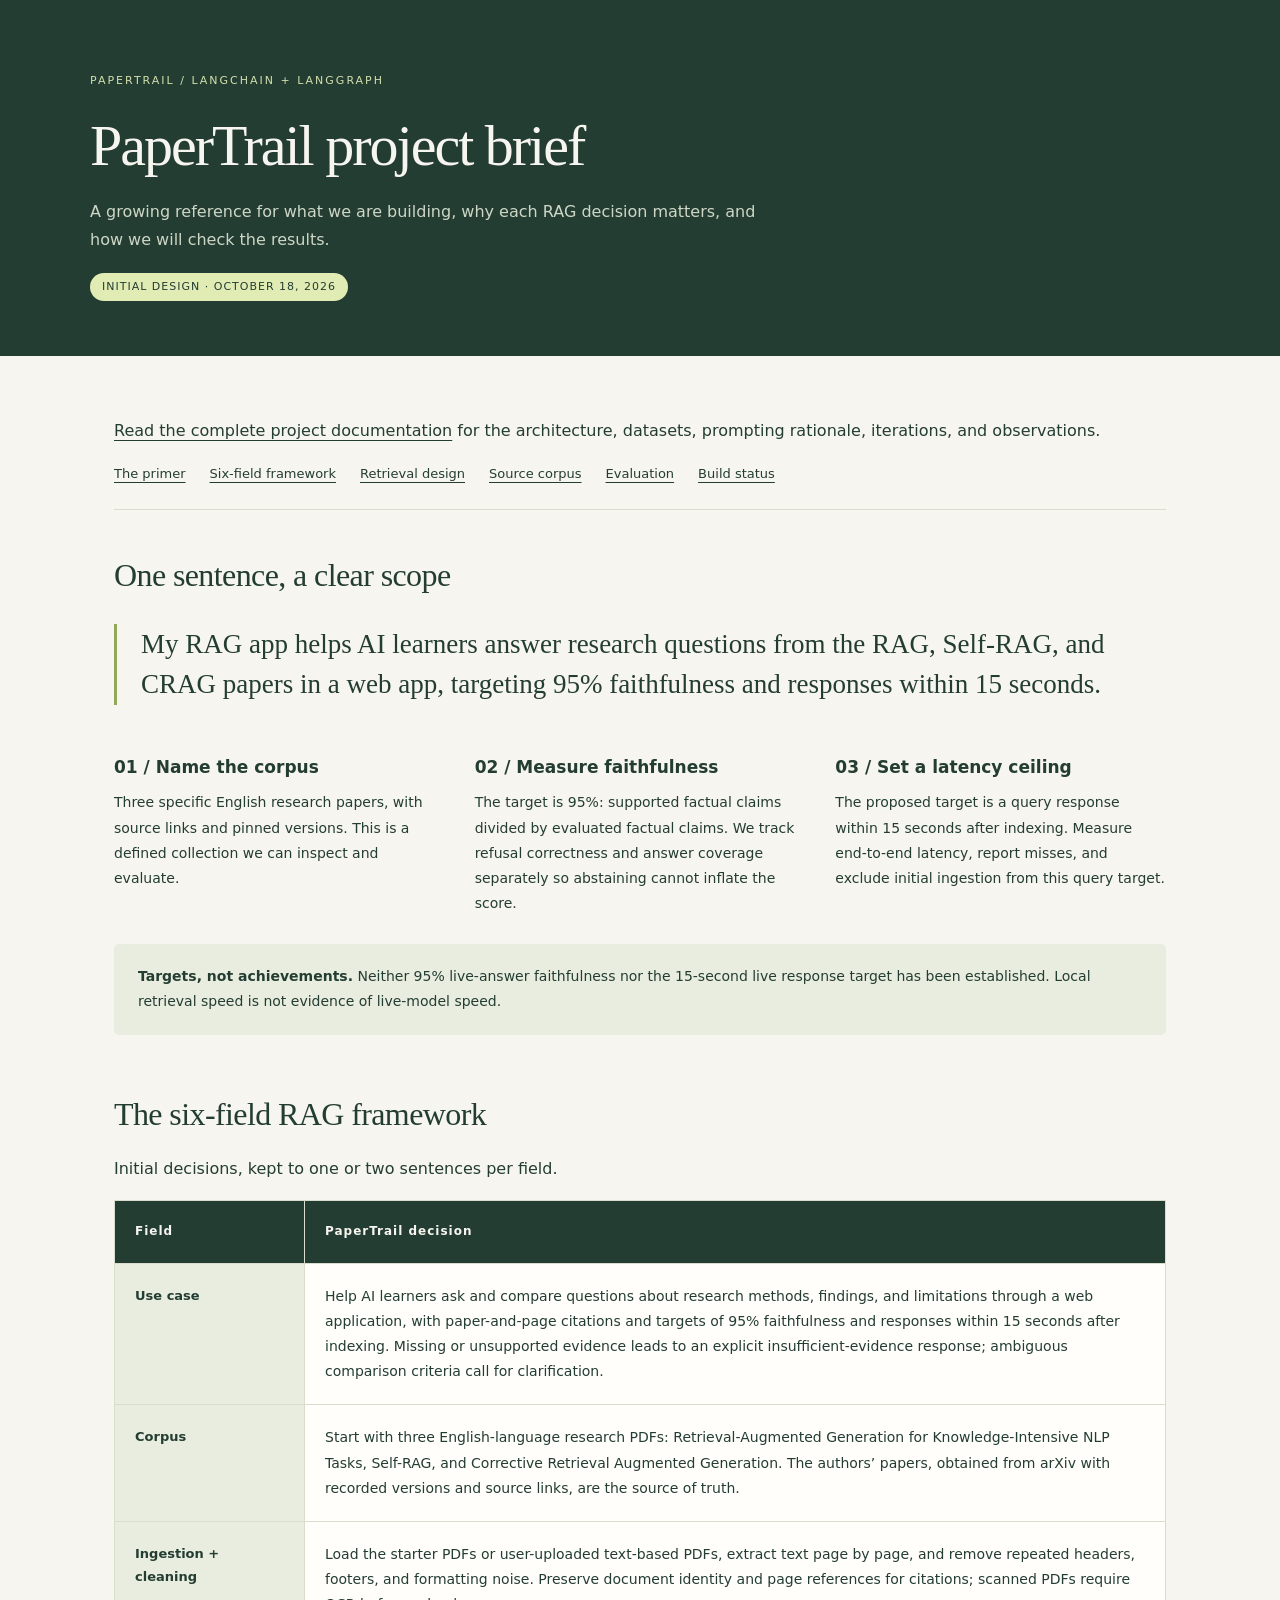
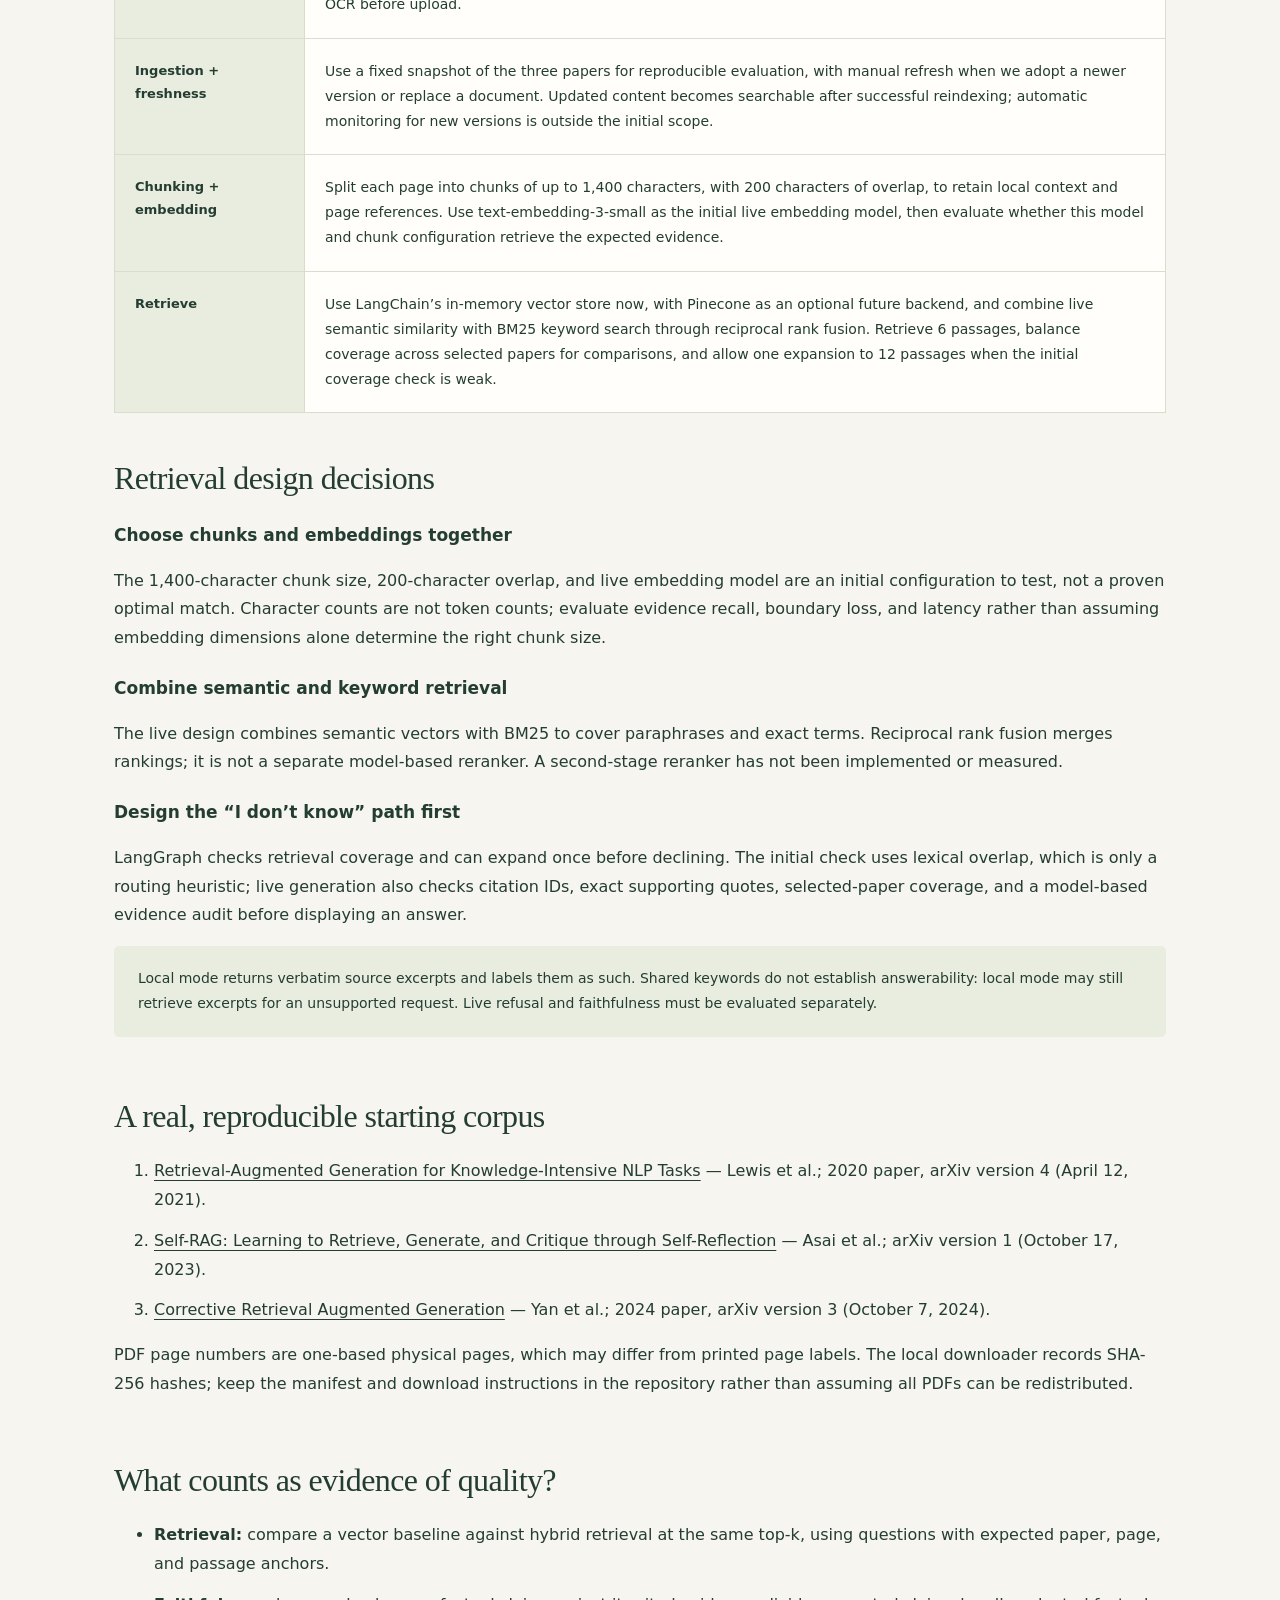
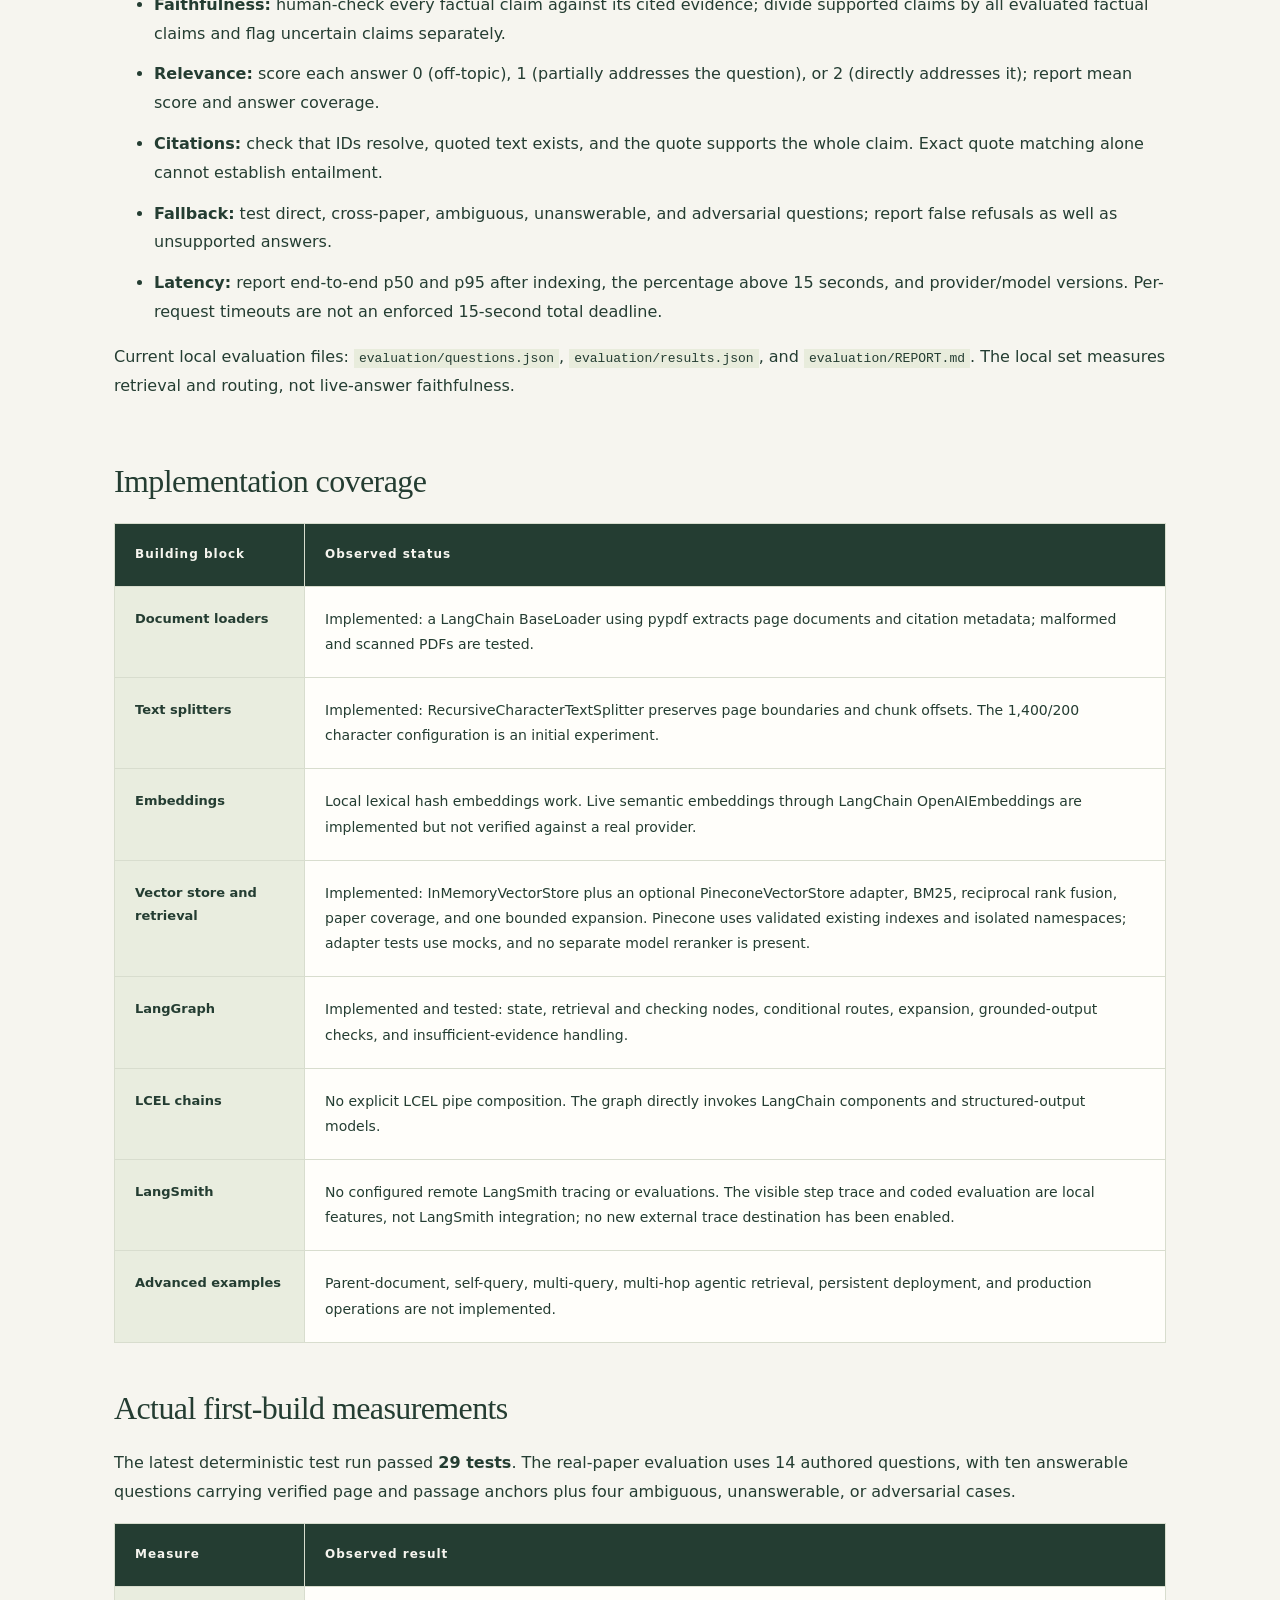
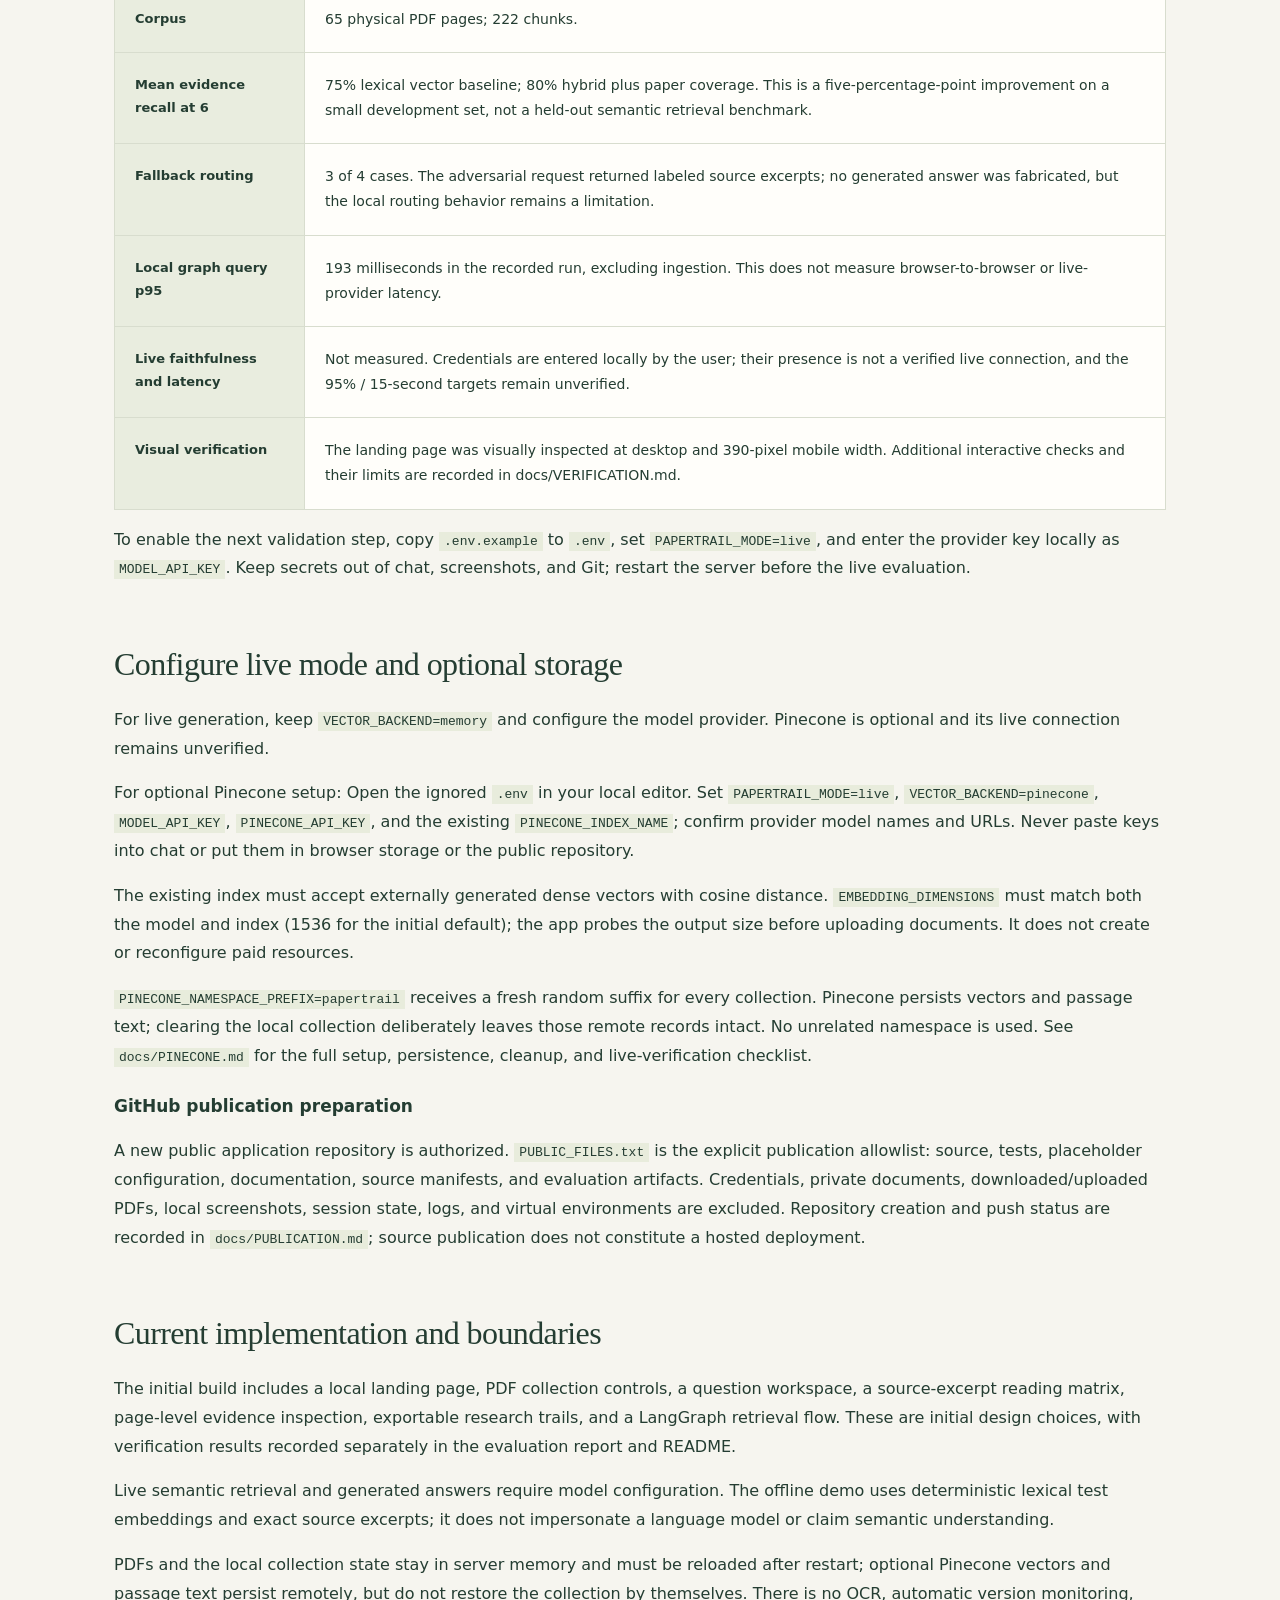
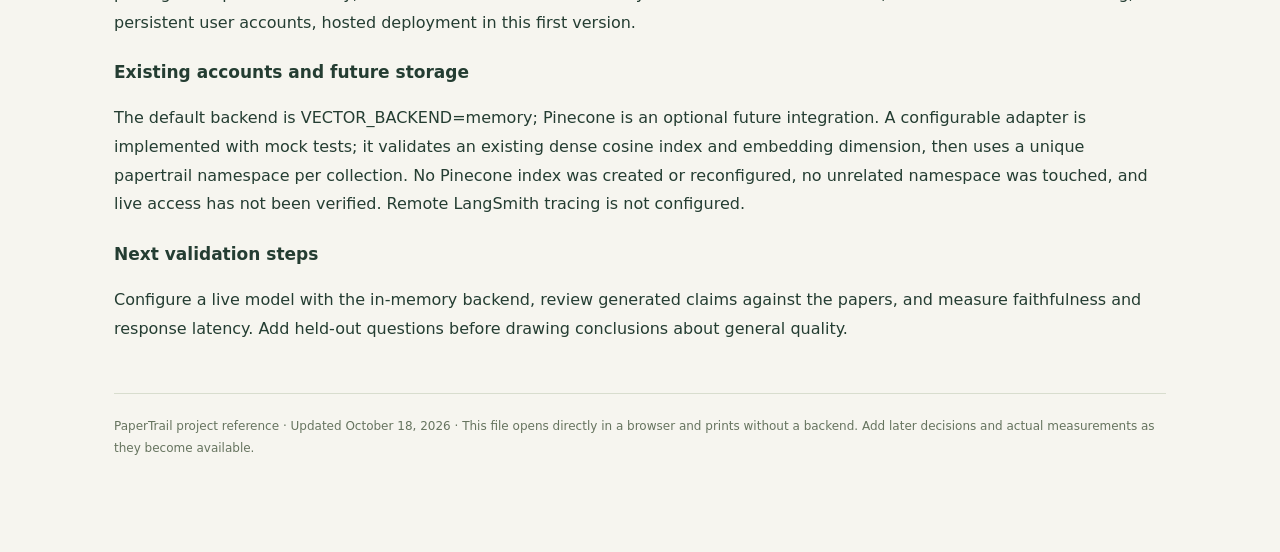
==== docs/project-brief.html @ 325f9eb8 "Build PaperTrail research workspace with cited retrieval and evaluation" ====
<!doctype html>
<html lang="en"><head><meta charset="utf-8"><meta name="viewport" content="width=device-width,initial-scale=1"><title>PaperTrail project brief</title><style>
:root{--ink:#243d32;--paper:#f6f5ef;--line:#d8ddce;--accent:#e1ecb5}*{box-sizing:border-box}body{margin:0;background:var(--paper);color:var(--ink);font:16px/1.8 system-ui,-apple-system,Segoe UI,sans-serif}header{background:var(--ink);color:var(--paper);padding:65px max(6%,calc((100vw - 1100px)/2)) 55px}header small{font-size:11px;letter-spacing:2px;color:#d2dfac}h1{font:normal 58px/1.1 Georgia,serif;letter-spacing:-2px;margin:20px 0}header p{max-width:700px;color:#ced7c6}main{max-width:1100px;margin:auto;padding:45px 24px 80px}nav{display:flex;gap:24px;flex-wrap:wrap;border-bottom:1px solid var(--line);padding-bottom:24px;font-size:13px}a{color:inherit;text-underline-offset:4px}section{padding-top:45px}h2{font:normal 32px/1.3 Georgia,serif;letter-spacing:-.6px;margin:0 0 20px}h3{font-size:17px;margin:20px 0 8px}.primer{font:normal 27px/1.5 Georgia,serif;border-left:3px solid #8fa85a;padding-left:24px}.note{background:#e9eddf;padding:20px 24px;font-size:14px;border-radius:5px}.rules{display:grid;grid-template-columns:repeat(3,1fr);gap:30px}.rules p{font-size:14px;margin-top:5px}table{width:100%;border-collapse:collapse;font-size:14px}th,td{text-align:left;vertical-align:top;padding:20px;border:1px solid var(--line)}thead th{background:var(--ink);color:var(--paper);font-size:12px;letter-spacing:1px}tbody th{width:190px;background:#e9eddf;font-size:13px}tbody td{background:#fffefa}li{margin-bottom:12px}code{background:#e8ecdc;padding:2px 5px;font-size:13px}.status{font-size:11px;text-transform:uppercase;letter-spacing:1px;display:inline-block;background:var(--accent);color:var(--ink);border-radius:20px;padding:4px 12px}.footer{font-size:12px;border-top:1px solid var(--line);margin-top:50px;padding-top:22px;color:#66745f}@media(max-width:700px){header{padding:40px 24px}h1{font-size:43px}.rules{display:block}.primer{font-size:23px}main{padding:30px 18px}table{font-size:12px}th,td{padding:12px}tbody th{width:100px}h2{font-size:28px}}@media print{body{background:white;font-size:11pt}header{background:white;color:var(--ink);padding:20px 0}header p,header small{color:var(--ink)}h1{font-size:32pt}main{padding:0}nav{display:none}section{padding-top:20px}h2{font-size:21pt}table{font-size:10pt}tr,.note{break-inside:avoid}thead{display:table-header-group}a{color:inherit}h2,h3{break-after:avoid}}
</style></head><body><header><small>PAPERTRAIL / LANGCHAIN + LANGGRAPH</small><h1>PaperTrail project brief</h1><p>A growing reference for what we are building, why each RAG decision matters, and how we will check the results.</p><span class="status">Initial design · October 18, 2026</span></header><main>
<p><a href="https://github.com/krish339-ai/evidence-atlas-rag/blob/main/docs/PROJECT_DOCUMENTATION.md">Read the complete project documentation</a> for the architecture, datasets, prompting rationale, iterations, and observations.</p><nav aria-label="Contents"><a href="#primer">The primer</a><a href="#framework">Six-field framework</a><a href="#tips">Retrieval design</a><a href="#sources">Source corpus</a><a href="#evaluation">Evaluation</a><a href="#status">Build status</a></nav>
<section id="primer"><h2>One sentence, a clear scope</h2><p class="primer">My RAG app helps AI learners answer research questions from the RAG, Self-RAG, and CRAG papers in a web app, targeting 95% faithfulness and responses within 15 seconds.</p><div class="rules"><div><h3>01 / Name the corpus</h3><p>Three specific English research papers, with source links and pinned versions. This is a defined collection we can inspect and evaluate.</p></div><div><h3>02 / Measure faithfulness</h3><p>The target is 95%: supported factual claims divided by evaluated factual claims. We track refusal correctness and answer coverage separately so abstaining cannot inflate the score.</p></div><div><h3>03 / Set a latency ceiling</h3><p>The proposed target is a query response within 15 seconds after indexing. Measure end-to-end latency, report misses, and exclude initial ingestion from this query target.</p></div></div><p class="note"><strong>Targets, not achievements.</strong> Neither 95% live-answer faithfulness nor the 15-second live response target has been established. Local retrieval speed is not evidence of live-model speed.</p></section>
<section id="framework"><h2>The six-field RAG framework</h2><p>Initial decisions, kept to one or two sentences per field.</p><table><thead><tr><th scope="col">Field</th><th scope="col">PaperTrail decision</th></tr></thead><tbody>
<tr><th scope="row">Use case</th><td>Help AI learners ask and compare questions about research methods, findings, and limitations through a web application, with paper-and-page citations and targets of 95% faithfulness and responses within 15 seconds after indexing. Missing or unsupported evidence leads to an explicit insufficient-evidence response; ambiguous comparison criteria call for clarification.</td></tr>
<tr><th scope="row">Corpus</th><td>Start with three English-language research PDFs: Retrieval-Augmented Generation for Knowledge-Intensive NLP Tasks, Self-RAG, and Corrective Retrieval Augmented Generation. The authors’ papers, obtained from arXiv with recorded versions and source links, are the source of truth.</td></tr>
<tr><th scope="row">Ingestion + cleaning</th><td>Load the starter PDFs or user-uploaded text-based PDFs, extract text page by page, and remove repeated headers, footers, and formatting noise. Preserve document identity and page references for citations; scanned PDFs require OCR before upload.</td></tr>
<tr><th scope="row">Ingestion + freshness</th><td>Use a fixed snapshot of the three papers for reproducible evaluation, with manual refresh when we adopt a newer version or replace a document. Updated content becomes searchable after successful reindexing; automatic monitoring for new versions is outside the initial scope.</td></tr>
<tr><th scope="row">Chunking + embedding</th><td>Split each page into chunks of up to 1,400 characters, with 200 characters of overlap, to retain local context and page references. Use text-embedding-3-small as the initial live embedding model, then evaluate whether this model and chunk configuration retrieve the expected evidence.</td></tr>
<tr><th scope="row">Retrieve</th><td>Use LangChain’s in-memory vector store now, with Pinecone as an optional future backend, and combine live semantic similarity with BM25 keyword search through reciprocal rank fusion. Retrieve 6 passages, balance coverage across selected papers for comparisons, and allow one expansion to 12 passages when the initial coverage check is weak.</td></tr>
</tbody></table></section>
<section id="tips"><h2>Retrieval design decisions</h2><h3>Choose chunks and embeddings together</h3><p>The 1,400-character chunk size, 200-character overlap, and live embedding model are an initial configuration to test, not a proven optimal match. Character counts are not token counts; evaluate evidence recall, boundary loss, and latency rather than assuming embedding dimensions alone determine the right chunk size.</p><h3>Combine semantic and keyword retrieval</h3><p>The live design combines semantic vectors with BM25 to cover paraphrases and exact terms. Reciprocal rank fusion merges rankings; it is not a separate model-based reranker. A second-stage reranker has not been implemented or measured.</p><h3>Design the “I don’t know” path first</h3><p>LangGraph checks retrieval coverage and can expand once before declining. The initial check uses lexical overlap, which is only a routing heuristic; live generation also checks citation IDs, exact supporting quotes, selected-paper coverage, and a model-based evidence audit before displaying an answer.</p><p class="note">Local mode returns verbatim source excerpts and labels them as such. Shared keywords do not establish answerability: local mode may still retrieve excerpts for an unsupported request. Live refusal and faithfulness must be evaluated separately.</p></section>
<section id="sources"><h2>A real, reproducible starting corpus</h2><ol><li><a href="https://arxiv.org/abs/2005.11401v4">Retrieval-Augmented Generation for Knowledge-Intensive NLP Tasks</a> — Lewis et al.; 2020 paper, arXiv version 4 (April 12, 2021).</li><li><a href="https://arxiv.org/abs/2310.11511v1">Self-RAG: Learning to Retrieve, Generate, and Critique through Self-Reflection</a> — Asai et al.; arXiv version 1 (October 17, 2023).</li><li><a href="https://arxiv.org/abs/2401.15884v3">Corrective Retrieval Augmented Generation</a> — Yan et al.; 2024 paper, arXiv version 3 (October 7, 2024).</li></ol><p>PDF page numbers are one-based physical pages, which may differ from printed page labels. The local downloader records SHA-256 hashes; keep the manifest and download instructions in the repository rather than assuming all PDFs can be redistributed.</p></section>
<section id="evaluation"><h2>What counts as evidence of quality?</h2><ul><li><strong>Retrieval:</strong> compare a vector baseline against hybrid retrieval at the same top-k, using questions with expected paper, page, and passage anchors.</li><li><strong>Faithfulness:</strong> human-check every factual claim against its cited evidence; divide supported claims by all evaluated factual claims and flag uncertain claims separately.</li><li><strong>Relevance:</strong> score each answer 0 (off-topic), 1 (partially addresses the question), or 2 (directly addresses it); report mean score and answer coverage.</li><li><strong>Citations:</strong> check that IDs resolve, quoted text exists, and the quote supports the whole claim. Exact quote matching alone cannot establish entailment.</li><li><strong>Fallback:</strong> test direct, cross-paper, ambiguous, unanswerable, and adversarial questions; report false refusals as well as unsupported answers.</li><li><strong>Latency:</strong> report end-to-end p50 and p95 after indexing, the percentage above 15 seconds, and provider/model versions. Per-request timeouts are not an enforced 15-second total deadline.</li></ul><p>Current local evaluation files: <code>evaluation/questions.json</code>, <code>evaluation/results.json</code>, and <code>evaluation/REPORT.md</code>. The local set measures retrieval and routing, not live-answer faithfulness.</p></section>
<section id="coverage"><h2>Implementation coverage</h2><table><thead><tr><th>Building block</th><th>Observed status</th></tr></thead><tbody><tr><th>Document loaders</th><td>Implemented: a LangChain BaseLoader using pypdf extracts page documents and citation metadata; malformed and scanned PDFs are tested.</td></tr><tr><th>Text splitters</th><td>Implemented: RecursiveCharacterTextSplitter preserves page boundaries and chunk offsets. The 1,400/200 character configuration is an initial experiment.</td></tr><tr><th>Embeddings</th><td>Local lexical hash embeddings work. Live semantic embeddings through LangChain OpenAIEmbeddings are implemented but not verified against a real provider.</td></tr><tr><th>Vector store and retrieval</th><td>Implemented: InMemoryVectorStore plus an optional PineconeVectorStore adapter, BM25, reciprocal rank fusion, paper coverage, and one bounded expansion. Pinecone uses validated existing indexes and isolated namespaces; adapter tests use mocks, and no separate model reranker is present.</td></tr><tr><th>LangGraph</th><td>Implemented and tested: state, retrieval and checking nodes, conditional routes, expansion, grounded-output checks, and insufficient-evidence handling.</td></tr><tr><th>LCEL chains</th><td>No explicit LCEL pipe composition. The graph directly invokes LangChain components and structured-output models.</td></tr><tr><th>LangSmith</th><td>No configured remote LangSmith tracing or evaluations. The visible step trace and coded evaluation are local features, not LangSmith integration; no new external trace destination has been enabled.</td></tr><tr><th>Advanced examples</th><td>Parent-document, self-query, multi-query, multi-hop agentic retrieval, persistent deployment, and production operations are not implemented.</td></tr></tbody></table></section>
<section id="measurements"><h2>Actual first-build measurements</h2><p>The latest deterministic test run passed <strong>29 tests</strong>. The real-paper evaluation uses 14 authored questions, with ten answerable questions carrying verified page and passage anchors plus four ambiguous, unanswerable, or adversarial cases.</p><table><thead><tr><th>Measure</th><th>Observed result</th></tr></thead><tbody><tr><th>Corpus</th><td>65 physical PDF pages; 222 chunks.</td></tr><tr><th>Mean evidence recall at 6</th><td>75% lexical vector baseline; 80% hybrid plus paper coverage. This is a five-percentage-point improvement on a small development set, not a held-out semantic retrieval benchmark.</td></tr><tr><th>Fallback routing</th><td>3 of 4 cases. The adversarial request returned labeled source excerpts; no generated answer was fabricated, but the local routing behavior remains a limitation.</td></tr><tr><th>Local graph query p95</th><td>193 milliseconds in the recorded run, excluding ingestion. This does not measure browser-to-browser or live-provider latency.</td></tr><tr><th>Live faithfulness and latency</th><td>Not measured. Credentials are entered locally by the user; their presence is not a verified live connection, and the 95% / 15-second targets remain unverified.</td></tr><tr><th>Visual verification</th><td>The landing page was visually inspected at desktop and 390-pixel mobile width. Additional interactive checks and their limits are recorded in docs/VERIFICATION.md.</td></tr></tbody></table><p>To enable the next validation step, copy <code>.env.example</code> to <code>.env</code>, set <code>PAPERTRAIL_MODE=live</code>, and enter the provider key locally as <code>MODEL_API_KEY</code>. Keep secrets out of chat, screenshots, and Git; restart the server before the live evaluation.</p></section><section id="configuration"><h2>Configure live mode and optional storage</h2><p>For live generation, keep <code>VECTOR_BACKEND=memory</code> and configure the model provider. Pinecone is optional and its live connection remains unverified.</p><p>For optional Pinecone setup: Open the ignored <code>.env</code> in your local editor. Set <code>PAPERTRAIL_MODE=live</code>, <code>VECTOR_BACKEND=pinecone</code>, <code>MODEL_API_KEY</code>, <code>PINECONE_API_KEY</code>, and the existing <code>PINECONE_INDEX_NAME</code>; confirm provider model names and URLs. Never paste keys into chat or put them in browser storage or the public repository.</p><p>The existing index must accept externally generated dense vectors with cosine distance. <code>EMBEDDING_DIMENSIONS</code> must match both the model and index (1536 for the initial default); the app probes the output size before uploading documents. It does not create or reconfigure paid resources.</p><p><code>PINECONE_NAMESPACE_PREFIX=papertrail</code> receives a fresh random suffix for every collection. Pinecone persists vectors and passage text; clearing the local collection deliberately leaves those remote records intact. No unrelated namespace is used. See <code>docs/PINECONE.md</code> for the full setup, persistence, cleanup, and live-verification checklist.</p><h3>GitHub publication preparation</h3><p>A new public application repository is authorized. <code>PUBLIC_FILES.txt</code> is the explicit publication allowlist: source, tests, placeholder configuration, documentation, source manifests, and evaluation artifacts. Credentials, private documents, downloaded/uploaded PDFs, local screenshots, session state, logs, and virtual environments are excluded. Repository creation and push status are recorded in <code>docs/PUBLICATION.md</code>; source publication does not constitute a hosted deployment.</p></section><section id="status"><h2>Current implementation and boundaries</h2><p>The initial build includes a local landing page, PDF collection controls, a question workspace, a source-excerpt reading matrix, page-level evidence inspection, exportable research trails, and a LangGraph retrieval flow. These are initial design choices, with verification results recorded separately in the evaluation report and README.</p><p>Live semantic retrieval and generated answers require model configuration. The offline demo uses deterministic lexical test embeddings and exact source excerpts; it does not impersonate a language model or claim semantic understanding.</p><p>PDFs and the local collection state stay in server memory and must be reloaded after restart; optional Pinecone vectors and passage text persist remotely, but do not restore the collection by themselves. There is no OCR, automatic version monitoring, persistent user accounts, hosted deployment in this first version.</p><h3>Existing accounts and future storage</h3><p>The default backend is VECTOR_BACKEND=memory; Pinecone is an optional future integration. A configurable adapter is implemented with mock tests; it validates an existing dense cosine index and embedding dimension, then uses a unique papertrail namespace per collection. No Pinecone index was created or reconfigured, no unrelated namespace was touched, and live access has not been verified. Remote LangSmith tracing is not configured.</p><h3>Next validation steps</h3><p>Configure a live model with the in-memory backend, review generated claims against the papers, and measure faithfulness and response latency. Add held-out questions before drawing conclusions about general quality.</p></section>
<p class="footer">PaperTrail project reference · Updated October 18, 2026 · This file opens directly in a browser and prints without a backend. Add later decisions and actual measurements as they become available.</p>
</main></body></html>
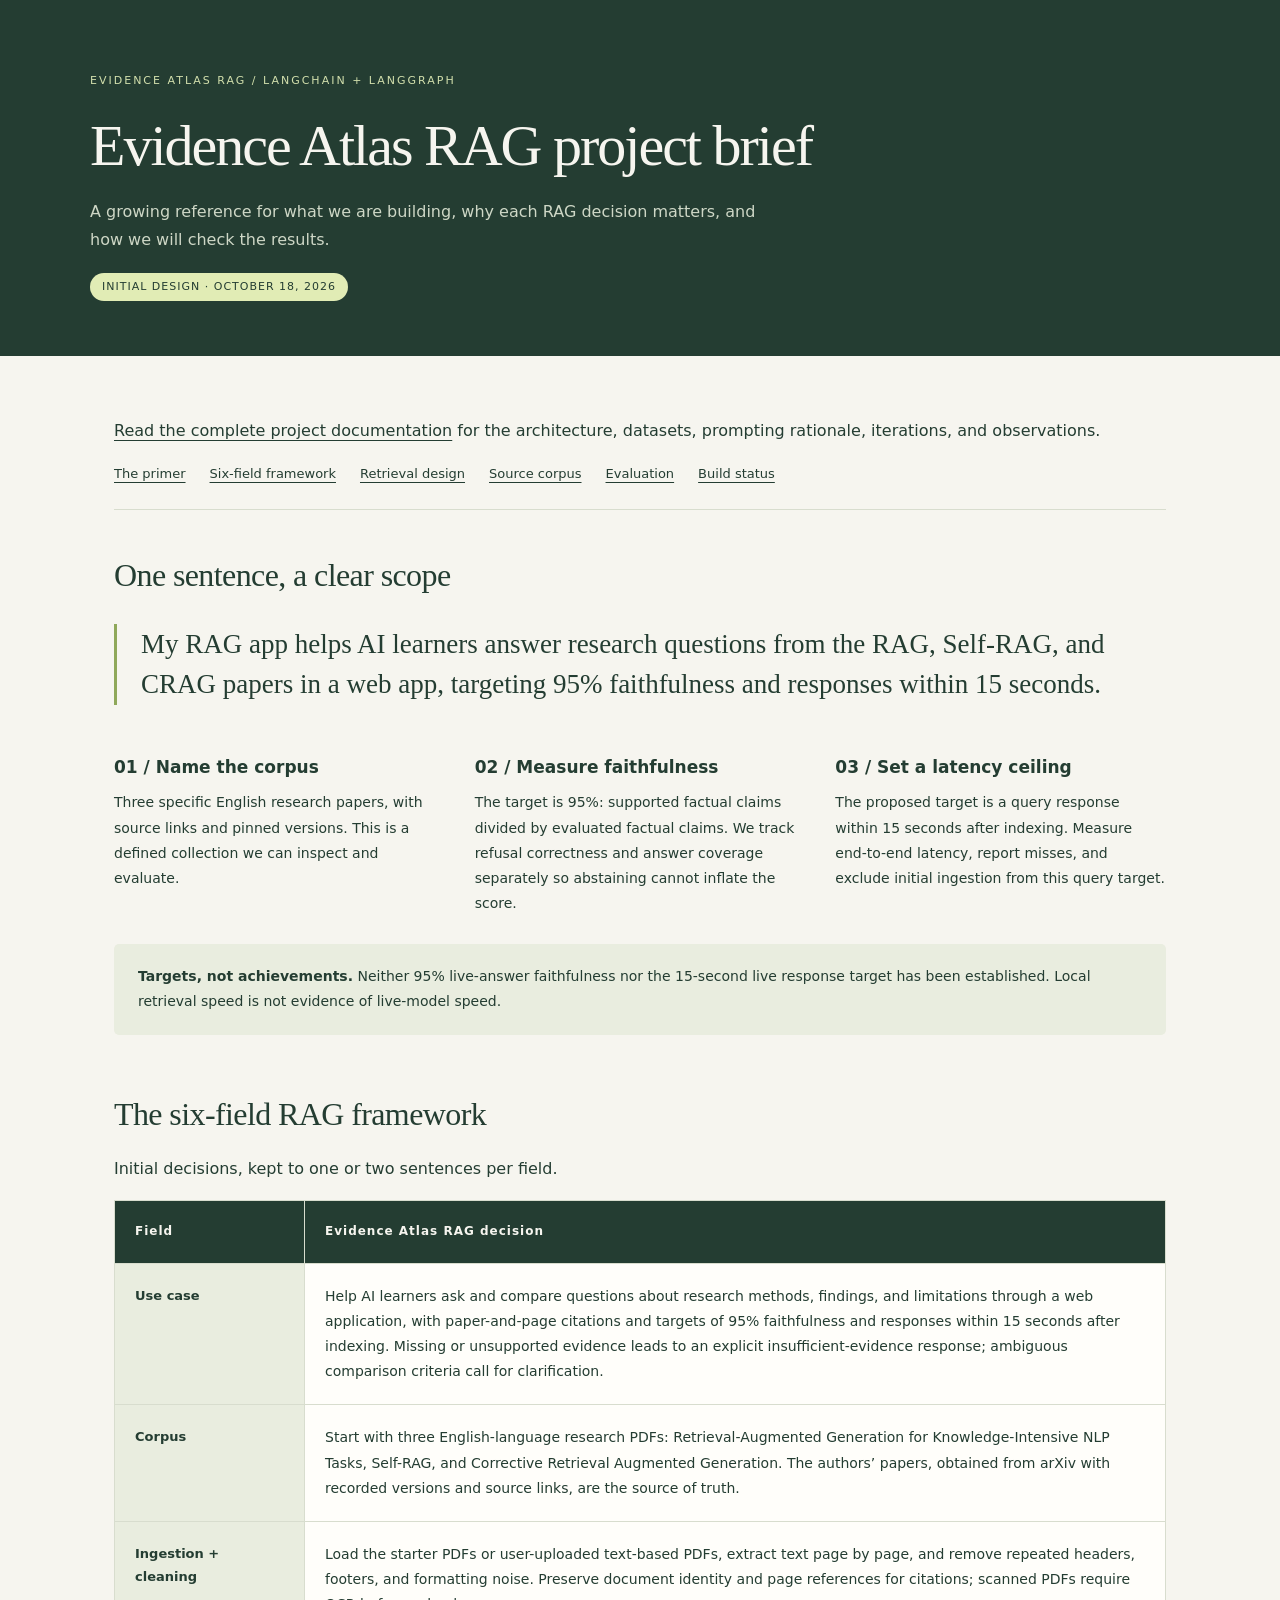
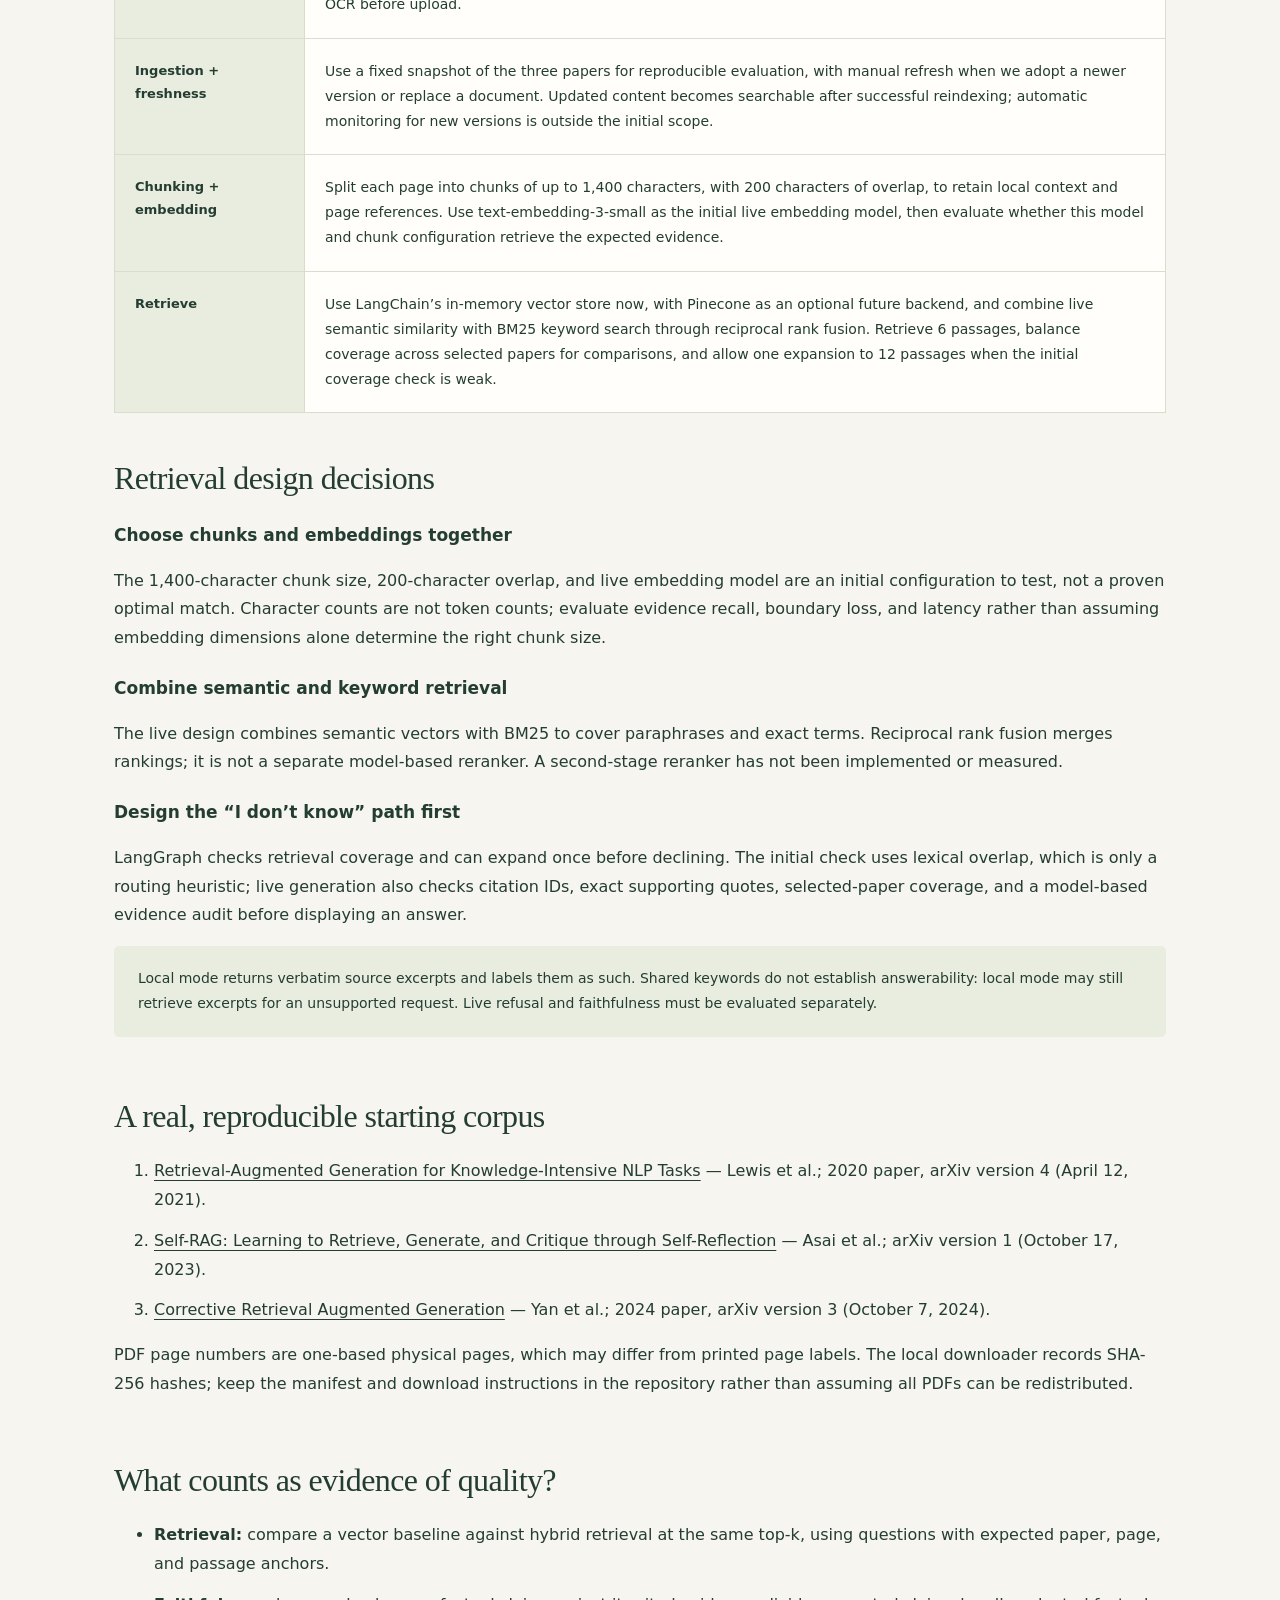
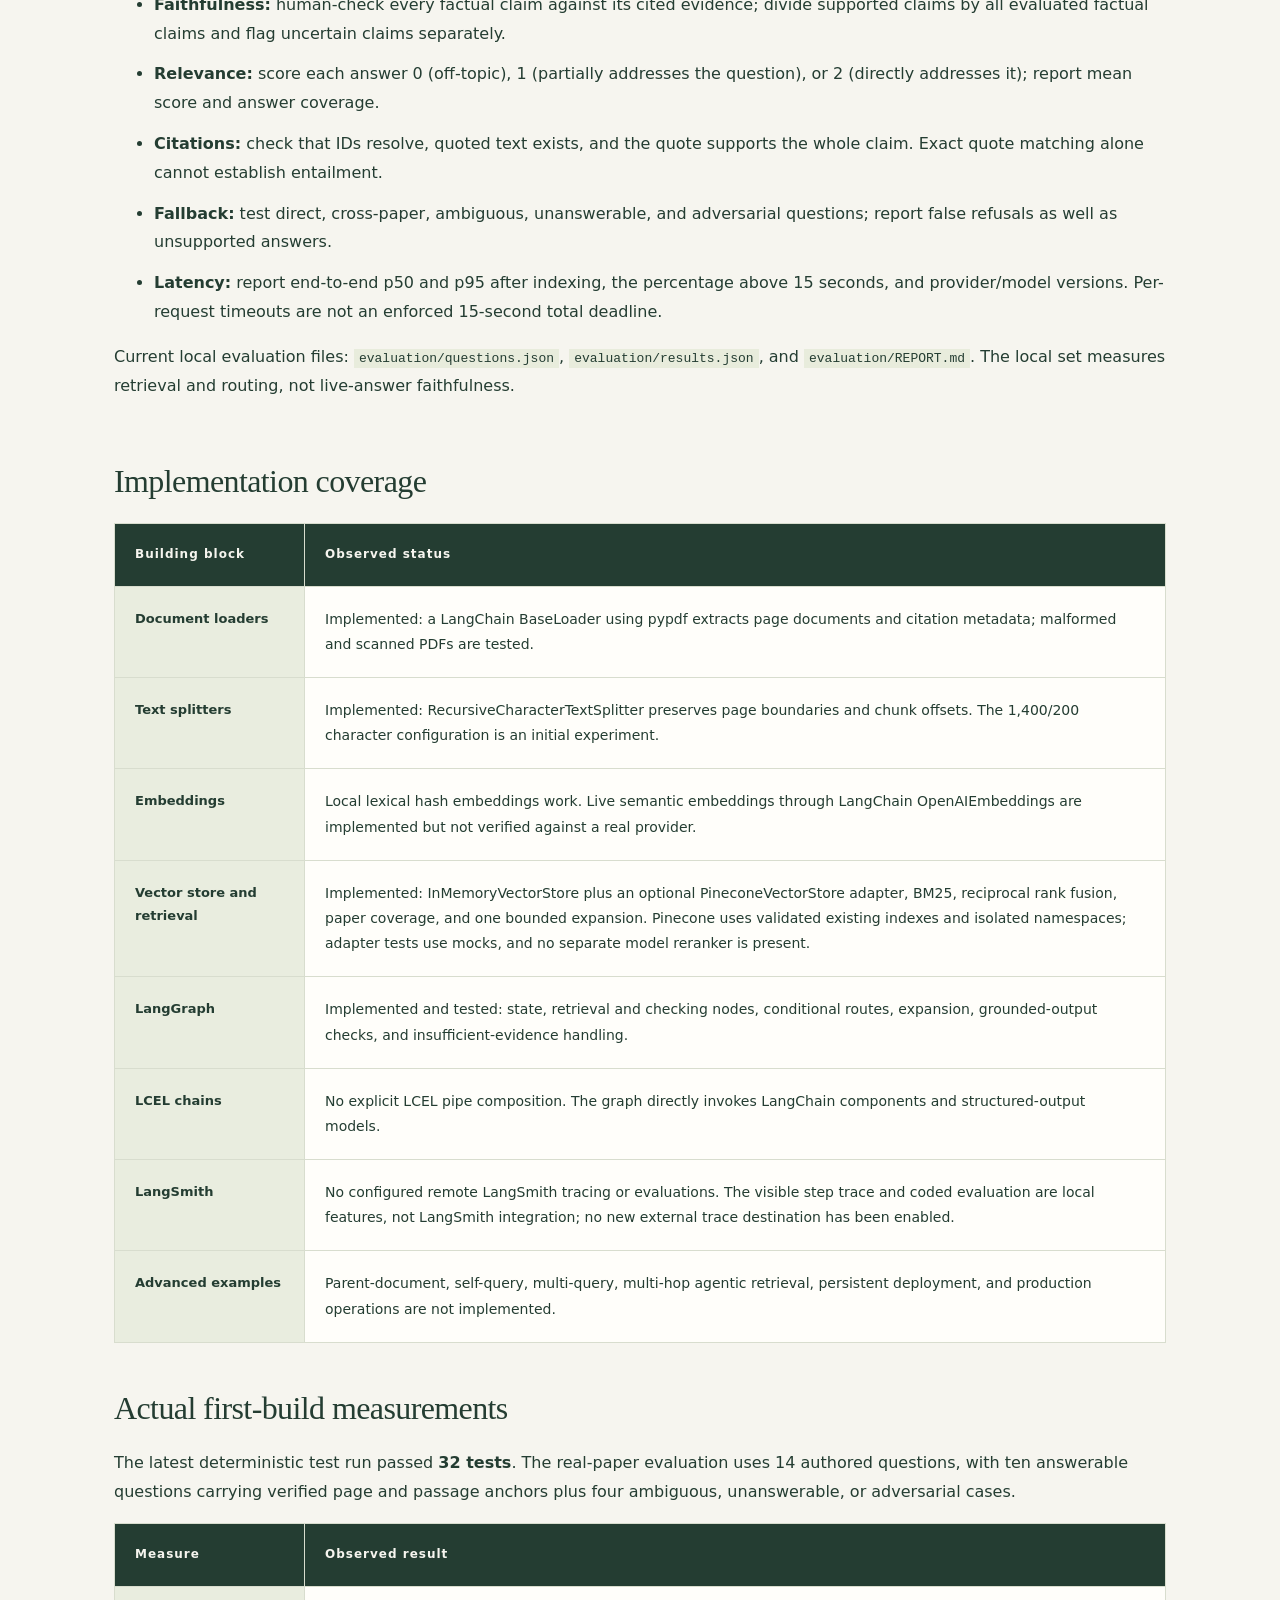
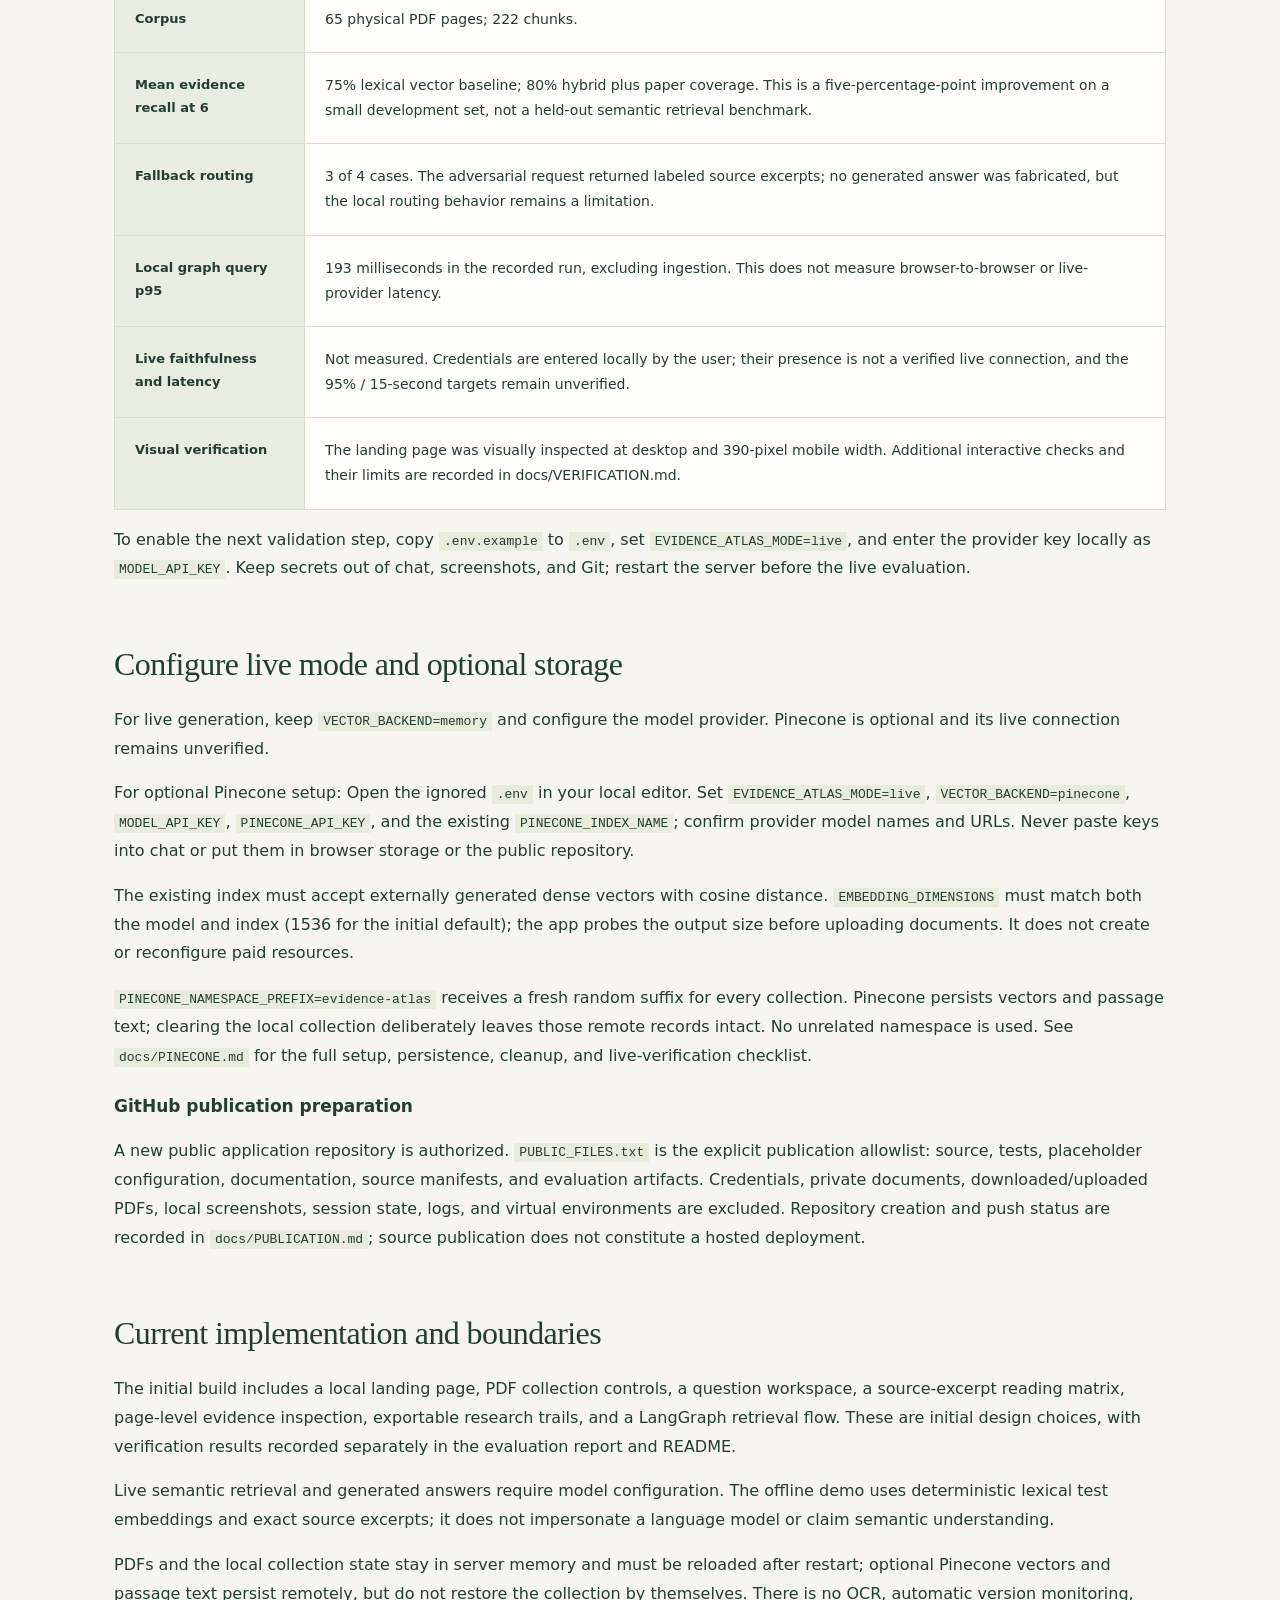
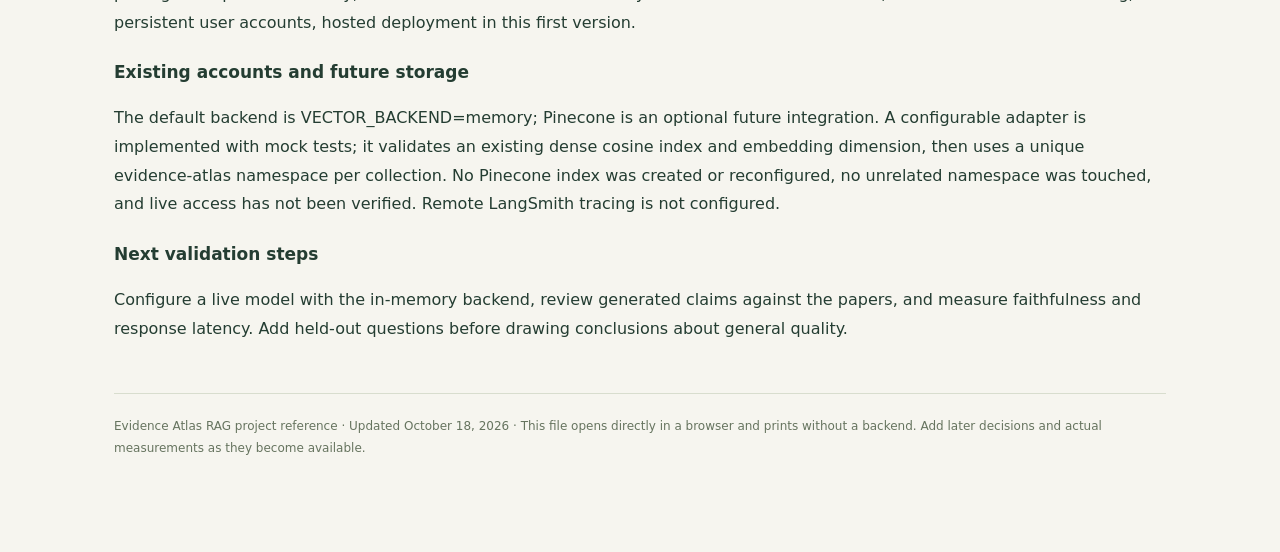
==== commit e00ed806: "Use Evidence Atlas RAG branding throughout the product and docs" ====
--- a/docs/project-brief.html
+++ b/docs/project-brief.html
@@ -1,10 +1,10 @@
 <!doctype html>
-<html lang="en"><head><meta charset="utf-8"><meta name="viewport" content="width=device-width,initial-scale=1"><title>PaperTrail project brief</title><style>
+<html lang="en"><head><meta charset="utf-8"><meta name="viewport" content="width=device-width,initial-scale=1"><title>Evidence Atlas RAG project brief</title><style>
 :root{--ink:#243d32;--paper:#f6f5ef;--line:#d8ddce;--accent:#e1ecb5}*{box-sizing:border-box}body{margin:0;background:var(--paper);color:var(--ink);font:16px/1.8 system-ui,-apple-system,Segoe UI,sans-serif}header{background:var(--ink);color:var(--paper);padding:65px max(6%,calc((100vw - 1100px)/2)) 55px}header small{font-size:11px;letter-spacing:2px;color:#d2dfac}h1{font:normal 58px/1.1 Georgia,serif;letter-spacing:-2px;margin:20px 0}header p{max-width:700px;color:#ced7c6}main{max-width:1100px;margin:auto;padding:45px 24px 80px}nav{display:flex;gap:24px;flex-wrap:wrap;border-bottom:1px solid var(--line);padding-bottom:24px;font-size:13px}a{color:inherit;text-underline-offset:4px}section{padding-top:45px}h2{font:normal 32px/1.3 Georgia,serif;letter-spacing:-.6px;margin:0 0 20px}h3{font-size:17px;margin:20px 0 8px}.primer{font:normal 27px/1.5 Georgia,serif;border-left:3px solid #8fa85a;padding-left:24px}.note{background:#e9eddf;padding:20px 24px;font-size:14px;border-radius:5px}.rules{display:grid;grid-template-columns:repeat(3,1fr);gap:30px}.rules p{font-size:14px;margin-top:5px}table{width:100%;border-collapse:collapse;font-size:14px}th,td{text-align:left;vertical-align:top;padding:20px;border:1px solid var(--line)}thead th{background:var(--ink);color:var(--paper);font-size:12px;letter-spacing:1px}tbody th{width:190px;background:#e9eddf;font-size:13px}tbody td{background:#fffefa}li{margin-bottom:12px}code{background:#e8ecdc;padding:2px 5px;font-size:13px}.status{font-size:11px;text-transform:uppercase;letter-spacing:1px;display:inline-block;background:var(--accent);color:var(--ink);border-radius:20px;padding:4px 12px}.footer{font-size:12px;border-top:1px solid var(--line);margin-top:50px;padding-top:22px;color:#66745f}@media(max-width:700px){header{padding:40px 24px}h1{font-size:43px}.rules{display:block}.primer{font-size:23px}main{padding:30px 18px}table{font-size:12px}th,td{padding:12px}tbody th{width:100px}h2{font-size:28px}}@media print{body{background:white;font-size:11pt}header{background:white;color:var(--ink);padding:20px 0}header p,header small{color:var(--ink)}h1{font-size:32pt}main{padding:0}nav{display:none}section{padding-top:20px}h2{font-size:21pt}table{font-size:10pt}tr,.note{break-inside:avoid}thead{display:table-header-group}a{color:inherit}h2,h3{break-after:avoid}}
-</style></head><body><header><small>PAPERTRAIL / LANGCHAIN + LANGGRAPH</small><h1>PaperTrail project brief</h1><p>A growing reference for what we are building, why each RAG decision matters, and how we will check the results.</p><span class="status">Initial design · October 18, 2026</span></header><main>
+</style></head><body><header><small>EVIDENCE ATLAS RAG / LANGCHAIN + LANGGRAPH</small><h1>Evidence Atlas RAG project brief</h1><p>A growing reference for what we are building, why each RAG decision matters, and how we will check the results.</p><span class="status">Initial design · October 18, 2026</span></header><main>
 <p><a href="https://github.com/krish339-ai/evidence-atlas-rag/blob/main/docs/PROJECT_DOCUMENTATION.md">Read the complete project documentation</a> for the architecture, datasets, prompting rationale, iterations, and observations.</p><nav aria-label="Contents"><a href="#primer">The primer</a><a href="#framework">Six-field framework</a><a href="#tips">Retrieval design</a><a href="#sources">Source corpus</a><a href="#evaluation">Evaluation</a><a href="#status">Build status</a></nav>
 <section id="primer"><h2>One sentence, a clear scope</h2><p class="primer">My RAG app helps AI learners answer research questions from the RAG, Self-RAG, and CRAG papers in a web app, targeting 95% faithfulness and responses within 15 seconds.</p><div class="rules"><div><h3>01 / Name the corpus</h3><p>Three specific English research papers, with source links and pinned versions. This is a defined collection we can inspect and evaluate.</p></div><div><h3>02 / Measure faithfulness</h3><p>The target is 95%: supported factual claims divided by evaluated factual claims. We track refusal correctness and answer coverage separately so abstaining cannot inflate the score.</p></div><div><h3>03 / Set a latency ceiling</h3><p>The proposed target is a query response within 15 seconds after indexing. Measure end-to-end latency, report misses, and exclude initial ingestion from this query target.</p></div></div><p class="note"><strong>Targets, not achievements.</strong> Neither 95% live-answer faithfulness nor the 15-second live response target has been established. Local retrieval speed is not evidence of live-model speed.</p></section>
-<section id="framework"><h2>The six-field RAG framework</h2><p>Initial decisions, kept to one or two sentences per field.</p><table><thead><tr><th scope="col">Field</th><th scope="col">PaperTrail decision</th></tr></thead><tbody>
+<section id="framework"><h2>The six-field RAG framework</h2><p>Initial decisions, kept to one or two sentences per field.</p><table><thead><tr><th scope="col">Field</th><th scope="col">Evidence Atlas RAG decision</th></tr></thead><tbody>
 <tr><th scope="row">Use case</th><td>Help AI learners ask and compare questions about research methods, findings, and limitations through a web application, with paper-and-page citations and targets of 95% faithfulness and responses within 15 seconds after indexing. Missing or unsupported evidence leads to an explicit insufficient-evidence response; ambiguous comparison criteria call for clarification.</td></tr>
 <tr><th scope="row">Corpus</th><td>Start with three English-language research PDFs: Retrieval-Augmented Generation for Knowledge-Intensive NLP Tasks, Self-RAG, and Corrective Retrieval Augmented Generation. The authors’ papers, obtained from arXiv with recorded versions and source links, are the source of truth.</td></tr>
 <tr><th scope="row">Ingestion + cleaning</th><td>Load the starter PDFs or user-uploaded text-based PDFs, extract text page by page, and remove repeated headers, footers, and formatting noise. Preserve document identity and page references for citations; scanned PDFs require OCR before upload.</td></tr>
@@ -16,6 +16,6 @@
 <section id="sources"><h2>A real, reproducible starting corpus</h2><ol><li><a href="https://arxiv.org/abs/2005.11401v4">Retrieval-Augmented Generation for Knowledge-Intensive NLP Tasks</a> — Lewis et al.; 2020 paper, arXiv version 4 (April 12, 2021).</li><li><a href="https://arxiv.org/abs/2310.11511v1">Self-RAG: Learning to Retrieve, Generate, and Critique through Self-Reflection</a> — Asai et al.; arXiv version 1 (October 17, 2023).</li><li><a href="https://arxiv.org/abs/2401.15884v3">Corrective Retrieval Augmented Generation</a> — Yan et al.; 2024 paper, arXiv version 3 (October 7, 2024).</li></ol><p>PDF page numbers are one-based physical pages, which may differ from printed page labels. The local downloader records SHA-256 hashes; keep the manifest and download instructions in the repository rather than assuming all PDFs can be redistributed.</p></section>
 <section id="evaluation"><h2>What counts as evidence of quality?</h2><ul><li><strong>Retrieval:</strong> compare a vector baseline against hybrid retrieval at the same top-k, using questions with expected paper, page, and passage anchors.</li><li><strong>Faithfulness:</strong> human-check every factual claim against its cited evidence; divide supported claims by all evaluated factual claims and flag uncertain claims separately.</li><li><strong>Relevance:</strong> score each answer 0 (off-topic), 1 (partially addresses the question), or 2 (directly addresses it); report mean score and answer coverage.</li><li><strong>Citations:</strong> check that IDs resolve, quoted text exists, and the quote supports the whole claim. Exact quote matching alone cannot establish entailment.</li><li><strong>Fallback:</strong> test direct, cross-paper, ambiguous, unanswerable, and adversarial questions; report false refusals as well as unsupported answers.</li><li><strong>Latency:</strong> report end-to-end p50 and p95 after indexing, the percentage above 15 seconds, and provider/model versions. Per-request timeouts are not an enforced 15-second total deadline.</li></ul><p>Current local evaluation files: <code>evaluation/questions.json</code>, <code>evaluation/results.json</code>, and <code>evaluation/REPORT.md</code>. The local set measures retrieval and routing, not live-answer faithfulness.</p></section>
 <section id="coverage"><h2>Implementation coverage</h2><table><thead><tr><th>Building block</th><th>Observed status</th></tr></thead><tbody><tr><th>Document loaders</th><td>Implemented: a LangChain BaseLoader using pypdf extracts page documents and citation metadata; malformed and scanned PDFs are tested.</td></tr><tr><th>Text splitters</th><td>Implemented: RecursiveCharacterTextSplitter preserves page boundaries and chunk offsets. The 1,400/200 character configuration is an initial experiment.</td></tr><tr><th>Embeddings</th><td>Local lexical hash embeddings work. Live semantic embeddings through LangChain OpenAIEmbeddings are implemented but not verified against a real provider.</td></tr><tr><th>Vector store and retrieval</th><td>Implemented: InMemoryVectorStore plus an optional PineconeVectorStore adapter, BM25, reciprocal rank fusion, paper coverage, and one bounded expansion. Pinecone uses validated existing indexes and isolated namespaces; adapter tests use mocks, and no separate model reranker is present.</td></tr><tr><th>LangGraph</th><td>Implemented and tested: state, retrieval and checking nodes, conditional routes, expansion, grounded-output checks, and insufficient-evidence handling.</td></tr><tr><th>LCEL chains</th><td>No explicit LCEL pipe composition. The graph directly invokes LangChain components and structured-output models.</td></tr><tr><th>LangSmith</th><td>No configured remote LangSmith tracing or evaluations. The visible step trace and coded evaluation are local features, not LangSmith integration; no new external trace destination has been enabled.</td></tr><tr><th>Advanced examples</th><td>Parent-document, self-query, multi-query, multi-hop agentic retrieval, persistent deployment, and production operations are not implemented.</td></tr></tbody></table></section>
-<section id="measurements"><h2>Actual first-build measurements</h2><p>The latest deterministic test run passed <strong>29 tests</strong>. The real-paper evaluation uses 14 authored questions, with ten answerable questions carrying verified page and passage anchors plus four ambiguous, unanswerable, or adversarial cases.</p><table><thead><tr><th>Measure</th><th>Observed result</th></tr></thead><tbody><tr><th>Corpus</th><td>65 physical PDF pages; 222 chunks.</td></tr><tr><th>Mean evidence recall at 6</th><td>75% lexical vector baseline; 80% hybrid plus paper coverage. This is a five-percentage-point improvement on a small development set, not a held-out semantic retrieval benchmark.</td></tr><tr><th>Fallback routing</th><td>3 of 4 cases. The adversarial request returned labeled source excerpts; no generated answer was fabricated, but the local routing behavior remains a limitation.</td></tr><tr><th>Local graph query p95</th><td>193 milliseconds in the recorded run, excluding ingestion. This does not measure browser-to-browser or live-provider latency.</td></tr><tr><th>Live faithfulness and latency</th><td>Not measured. Credentials are entered locally by the user; their presence is not a verified live connection, and the 95% / 15-second targets remain unverified.</td></tr><tr><th>Visual verification</th><td>The landing page was visually inspected at desktop and 390-pixel mobile width. Additional interactive checks and their limits are recorded in docs/VERIFICATION.md.</td></tr></tbody></table><p>To enable the next validation step, copy <code>.env.example</code> to <code>.env</code>, set <code>PAPERTRAIL_MODE=live</code>, and enter the provider key locally as <code>MODEL_API_KEY</code>. Keep secrets out of chat, screenshots, and Git; restart the server before the live evaluation.</p></section><section id="configuration"><h2>Configure live mode and optional storage</h2><p>For live generation, keep <code>VECTOR_BACKEND=memory</code> and configure the model provider. Pinecone is optional and its live connection remains unverified.</p><p>For optional Pinecone setup: Open the ignored <code>.env</code> in your local editor. Set <code>PAPERTRAIL_MODE=live</code>, <code>VECTOR_BACKEND=pinecone</code>, <code>MODEL_API_KEY</code>, <code>PINECONE_API_KEY</code>, and the existing <code>PINECONE_INDEX_NAME</code>; confirm provider model names and URLs. Never paste keys into chat or put them in browser storage or the public repository.</p><p>The existing index must accept externally generated dense vectors with cosine distance. <code>EMBEDDING_DIMENSIONS</code> must match both the model and index (1536 for the initial default); the app probes the output size before uploading documents. It does not create or reconfigure paid resources.</p><p><code>PINECONE_NAMESPACE_PREFIX=papertrail</code> receives a fresh random suffix for every collection. Pinecone persists vectors and passage text; clearing the local collection deliberately leaves those remote records intact. No unrelated namespace is used. See <code>docs/PINECONE.md</code> for the full setup, persistence, cleanup, and live-verification checklist.</p><h3>GitHub publication preparation</h3><p>A new public application repository is authorized. <code>PUBLIC_FILES.txt</code> is the explicit publication allowlist: source, tests, placeholder configuration, documentation, source manifests, and evaluation artifacts. Credentials, private documents, downloaded/uploaded PDFs, local screenshots, session state, logs, and virtual environments are excluded. Repository creation and push status are recorded in <code>docs/PUBLICATION.md</code>; source publication does not constitute a hosted deployment.</p></section><section id="status"><h2>Current implementation and boundaries</h2><p>The initial build includes a local landing page, PDF collection controls, a question workspace, a source-excerpt reading matrix, page-level evidence inspection, exportable research trails, and a LangGraph retrieval flow. These are initial design choices, with verification results recorded separately in the evaluation report and README.</p><p>Live semantic retrieval and generated answers require model configuration. The offline demo uses deterministic lexical test embeddings and exact source excerpts; it does not impersonate a language model or claim semantic understanding.</p><p>PDFs and the local collection state stay in server memory and must be reloaded after restart; optional Pinecone vectors and passage text persist remotely, but do not restore the collection by themselves. There is no OCR, automatic version monitoring, persistent user accounts, hosted deployment in this first version.</p><h3>Existing accounts and future storage</h3><p>The default backend is VECTOR_BACKEND=memory; Pinecone is an optional future integration. A configurable adapter is implemented with mock tests; it validates an existing dense cosine index and embedding dimension, then uses a unique papertrail namespace per collection. No Pinecone index was created or reconfigured, no unrelated namespace was touched, and live access has not been verified. Remote LangSmith tracing is not configured.</p><h3>Next validation steps</h3><p>Configure a live model with the in-memory backend, review generated claims against the papers, and measure faithfulness and response latency. Add held-out questions before drawing conclusions about general quality.</p></section>
-<p class="footer">PaperTrail project reference · Updated October 18, 2026 · This file opens directly in a browser and prints without a backend. Add later decisions and actual measurements as they become available.</p>
+<section id="measurements"><h2>Actual first-build measurements</h2><p>The latest deterministic test run passed <strong>32 tests</strong>. The real-paper evaluation uses 14 authored questions, with ten answerable questions carrying verified page and passage anchors plus four ambiguous, unanswerable, or adversarial cases.</p><table><thead><tr><th>Measure</th><th>Observed result</th></tr></thead><tbody><tr><th>Corpus</th><td>65 physical PDF pages; 222 chunks.</td></tr><tr><th>Mean evidence recall at 6</th><td>75% lexical vector baseline; 80% hybrid plus paper coverage. This is a five-percentage-point improvement on a small development set, not a held-out semantic retrieval benchmark.</td></tr><tr><th>Fallback routing</th><td>3 of 4 cases. The adversarial request returned labeled source excerpts; no generated answer was fabricated, but the local routing behavior remains a limitation.</td></tr><tr><th>Local graph query p95</th><td>193 milliseconds in the recorded run, excluding ingestion. This does not measure browser-to-browser or live-provider latency.</td></tr><tr><th>Live faithfulness and latency</th><td>Not measured. Credentials are entered locally by the user; their presence is not a verified live connection, and the 95% / 15-second targets remain unverified.</td></tr><tr><th>Visual verification</th><td>The landing page was visually inspected at desktop and 390-pixel mobile width. Additional interactive checks and their limits are recorded in docs/VERIFICATION.md.</td></tr></tbody></table><p>To enable the next validation step, copy <code>.env.example</code> to <code>.env</code>, set <code>EVIDENCE_ATLAS_MODE=live</code>, and enter the provider key locally as <code>MODEL_API_KEY</code>. Keep secrets out of chat, screenshots, and Git; restart the server before the live evaluation.</p></section><section id="configuration"><h2>Configure live mode and optional storage</h2><p>For live generation, keep <code>VECTOR_BACKEND=memory</code> and configure the model provider. Pinecone is optional and its live connection remains unverified.</p><p>For optional Pinecone setup: Open the ignored <code>.env</code> in your local editor. Set <code>EVIDENCE_ATLAS_MODE=live</code>, <code>VECTOR_BACKEND=pinecone</code>, <code>MODEL_API_KEY</code>, <code>PINECONE_API_KEY</code>, and the existing <code>PINECONE_INDEX_NAME</code>; confirm provider model names and URLs. Never paste keys into chat or put them in browser storage or the public repository.</p><p>The existing index must accept externally generated dense vectors with cosine distance. <code>EMBEDDING_DIMENSIONS</code> must match both the model and index (1536 for the initial default); the app probes the output size before uploading documents. It does not create or reconfigure paid resources.</p><p><code>PINECONE_NAMESPACE_PREFIX=evidence-atlas</code> receives a fresh random suffix for every collection. Pinecone persists vectors and passage text; clearing the local collection deliberately leaves those remote records intact. No unrelated namespace is used. See <code>docs/PINECONE.md</code> for the full setup, persistence, cleanup, and live-verification checklist.</p><h3>GitHub publication preparation</h3><p>A new public application repository is authorized. <code>PUBLIC_FILES.txt</code> is the explicit publication allowlist: source, tests, placeholder configuration, documentation, source manifests, and evaluation artifacts. Credentials, private documents, downloaded/uploaded PDFs, local screenshots, session state, logs, and virtual environments are excluded. Repository creation and push status are recorded in <code>docs/PUBLICATION.md</code>; source publication does not constitute a hosted deployment.</p></section><section id="status"><h2>Current implementation and boundaries</h2><p>The initial build includes a local landing page, PDF collection controls, a question workspace, a source-excerpt reading matrix, page-level evidence inspection, exportable research trails, and a LangGraph retrieval flow. These are initial design choices, with verification results recorded separately in the evaluation report and README.</p><p>Live semantic retrieval and generated answers require model configuration. The offline demo uses deterministic lexical test embeddings and exact source excerpts; it does not impersonate a language model or claim semantic understanding.</p><p>PDFs and the local collection state stay in server memory and must be reloaded after restart; optional Pinecone vectors and passage text persist remotely, but do not restore the collection by themselves. There is no OCR, automatic version monitoring, persistent user accounts, hosted deployment in this first version.</p><h3>Existing accounts and future storage</h3><p>The default backend is VECTOR_BACKEND=memory; Pinecone is an optional future integration. A configurable adapter is implemented with mock tests; it validates an existing dense cosine index and embedding dimension, then uses a unique evidence-atlas namespace per collection. No Pinecone index was created or reconfigured, no unrelated namespace was touched, and live access has not been verified. Remote LangSmith tracing is not configured.</p><h3>Next validation steps</h3><p>Configure a live model with the in-memory backend, review generated claims against the papers, and measure faithfulness and response latency. Add held-out questions before drawing conclusions about general quality.</p></section>
+<p class="footer">Evidence Atlas RAG project reference · Updated October 18, 2026 · This file opens directly in a browser and prints without a backend. Add later decisions and actual measurements as they become available.</p>
 </main></body></html>
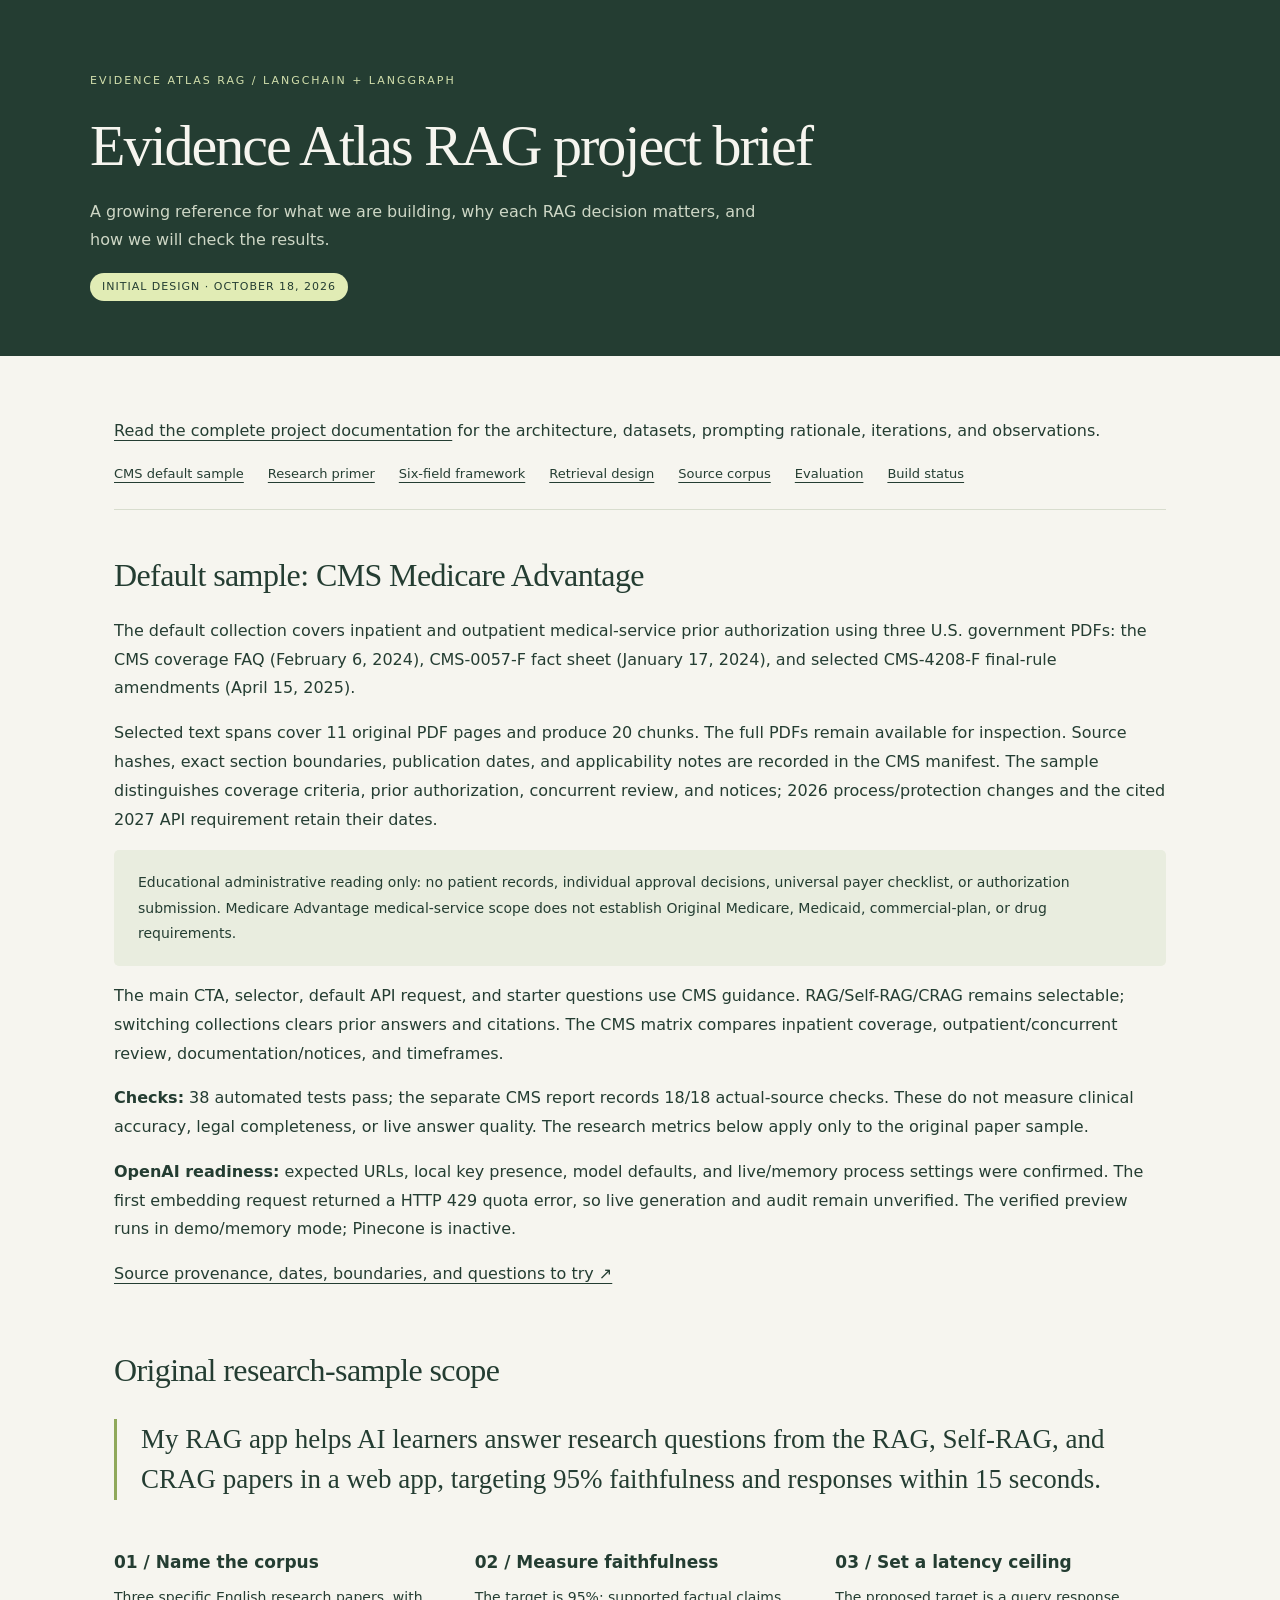
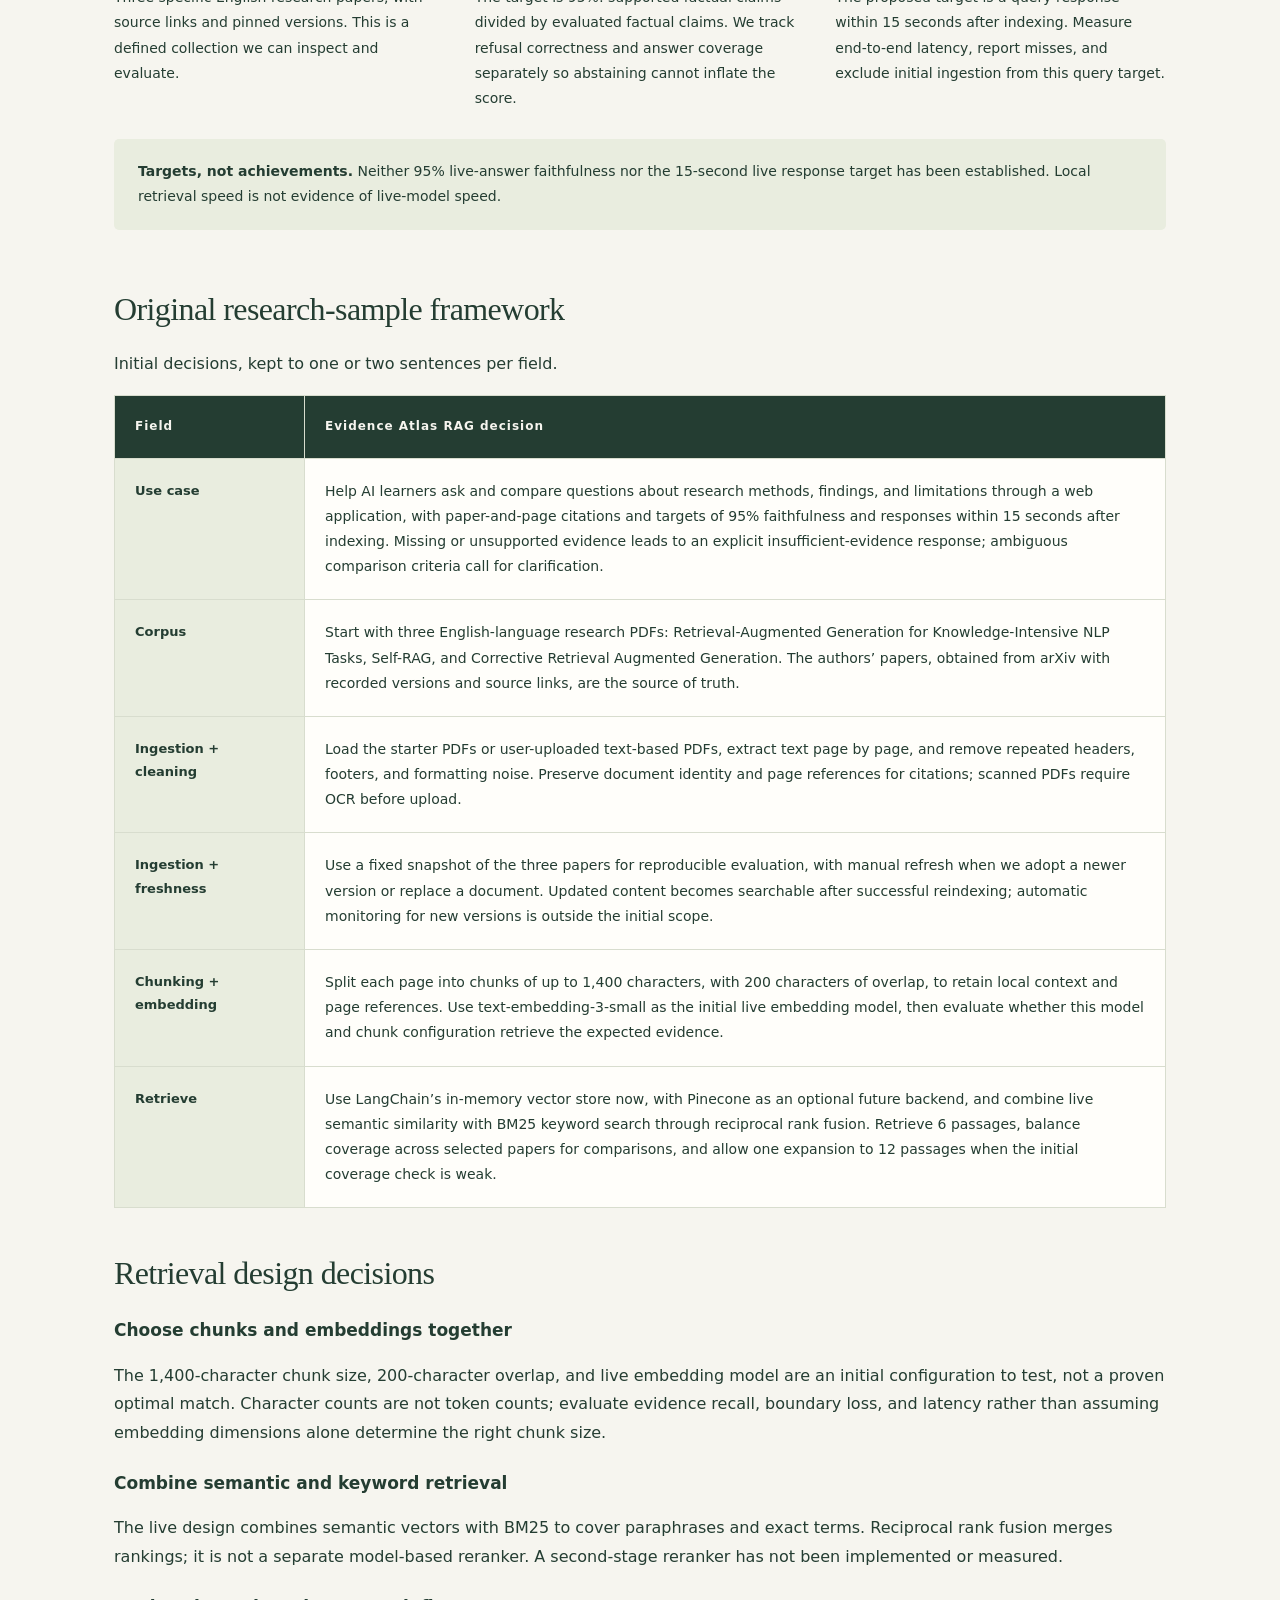
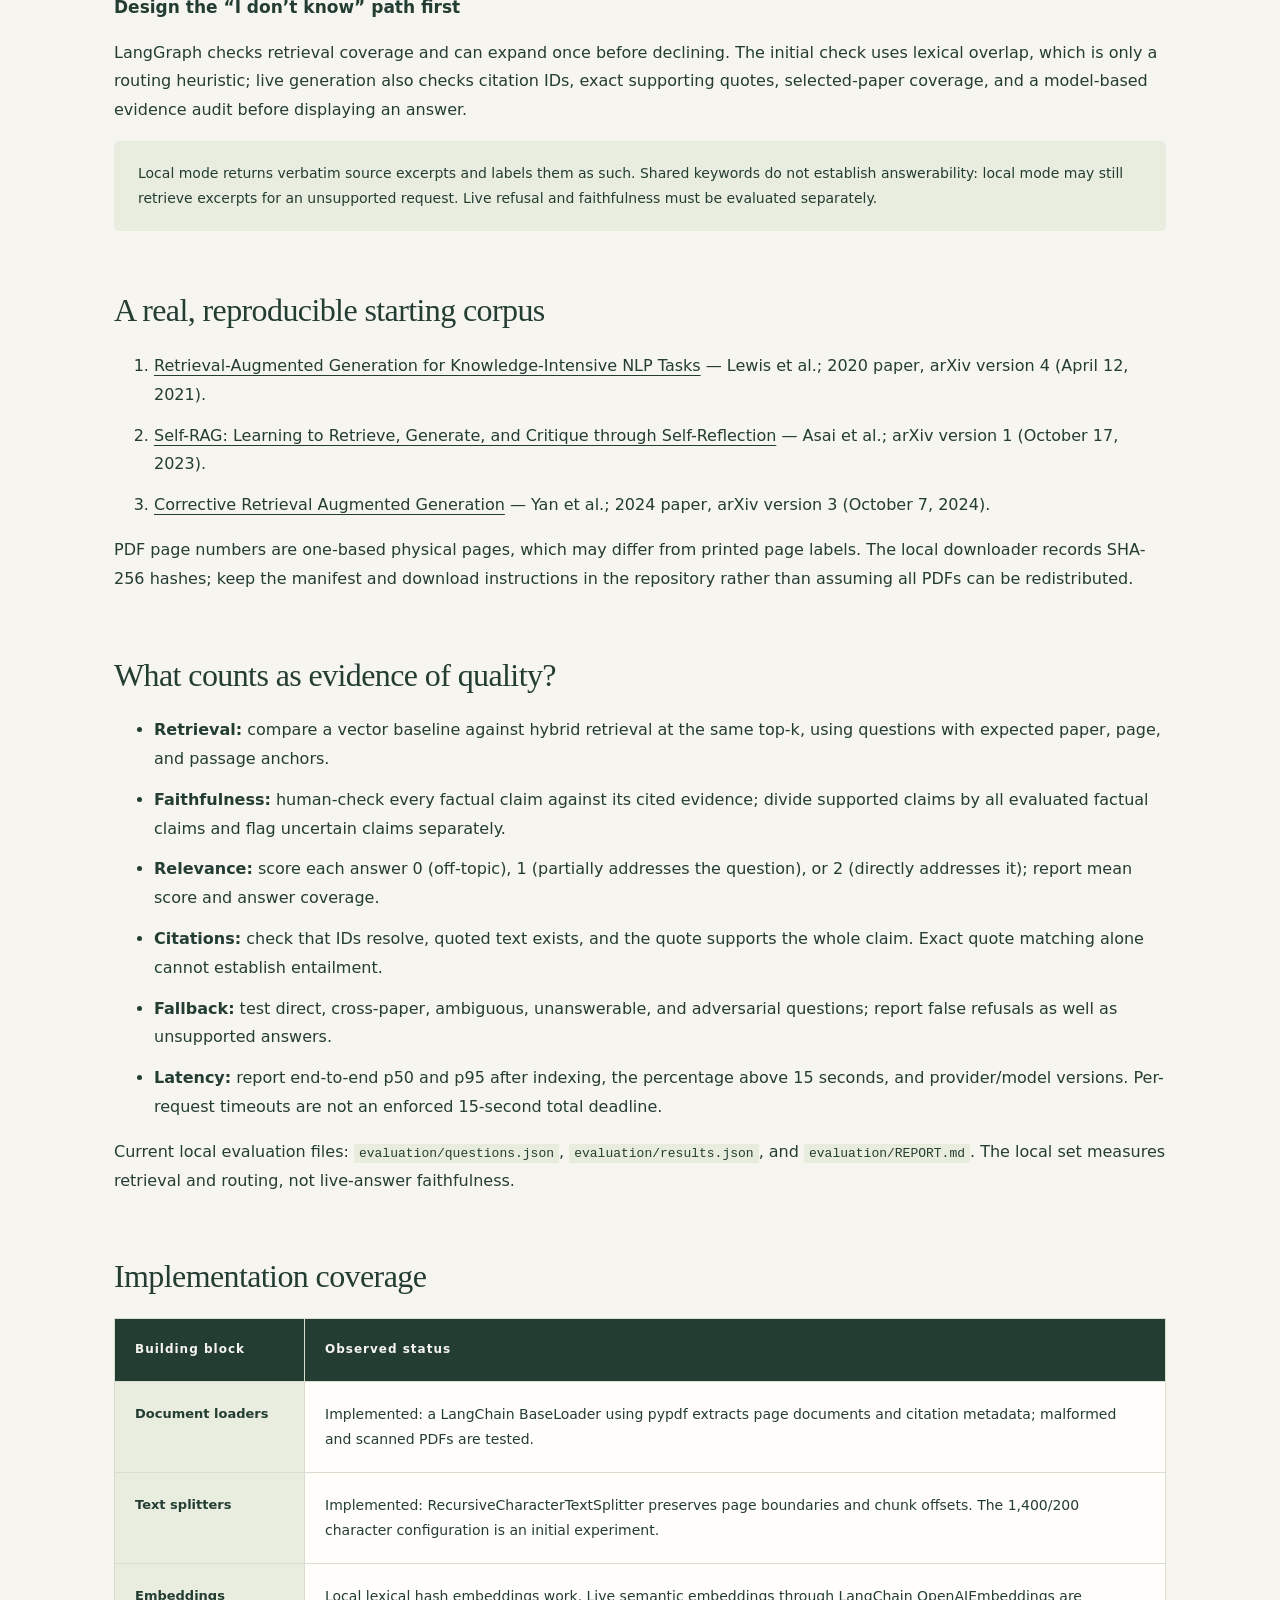
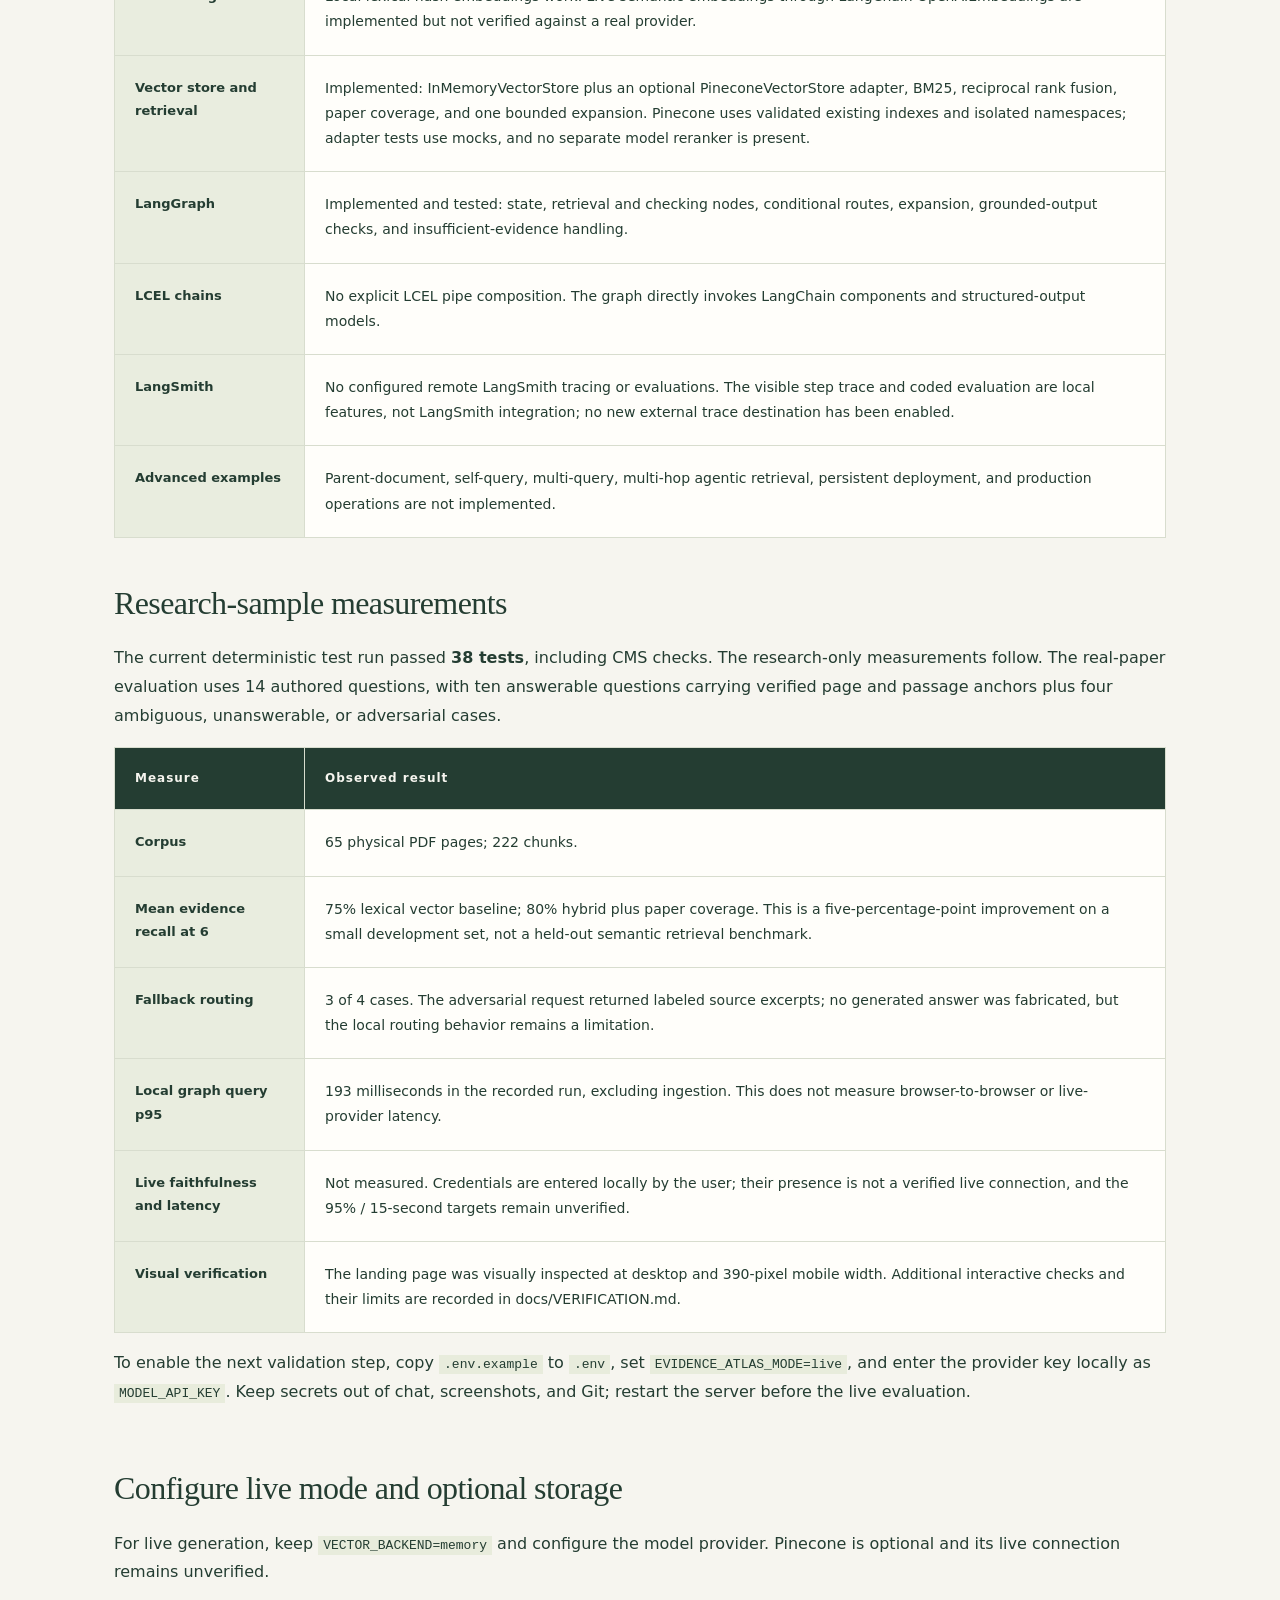
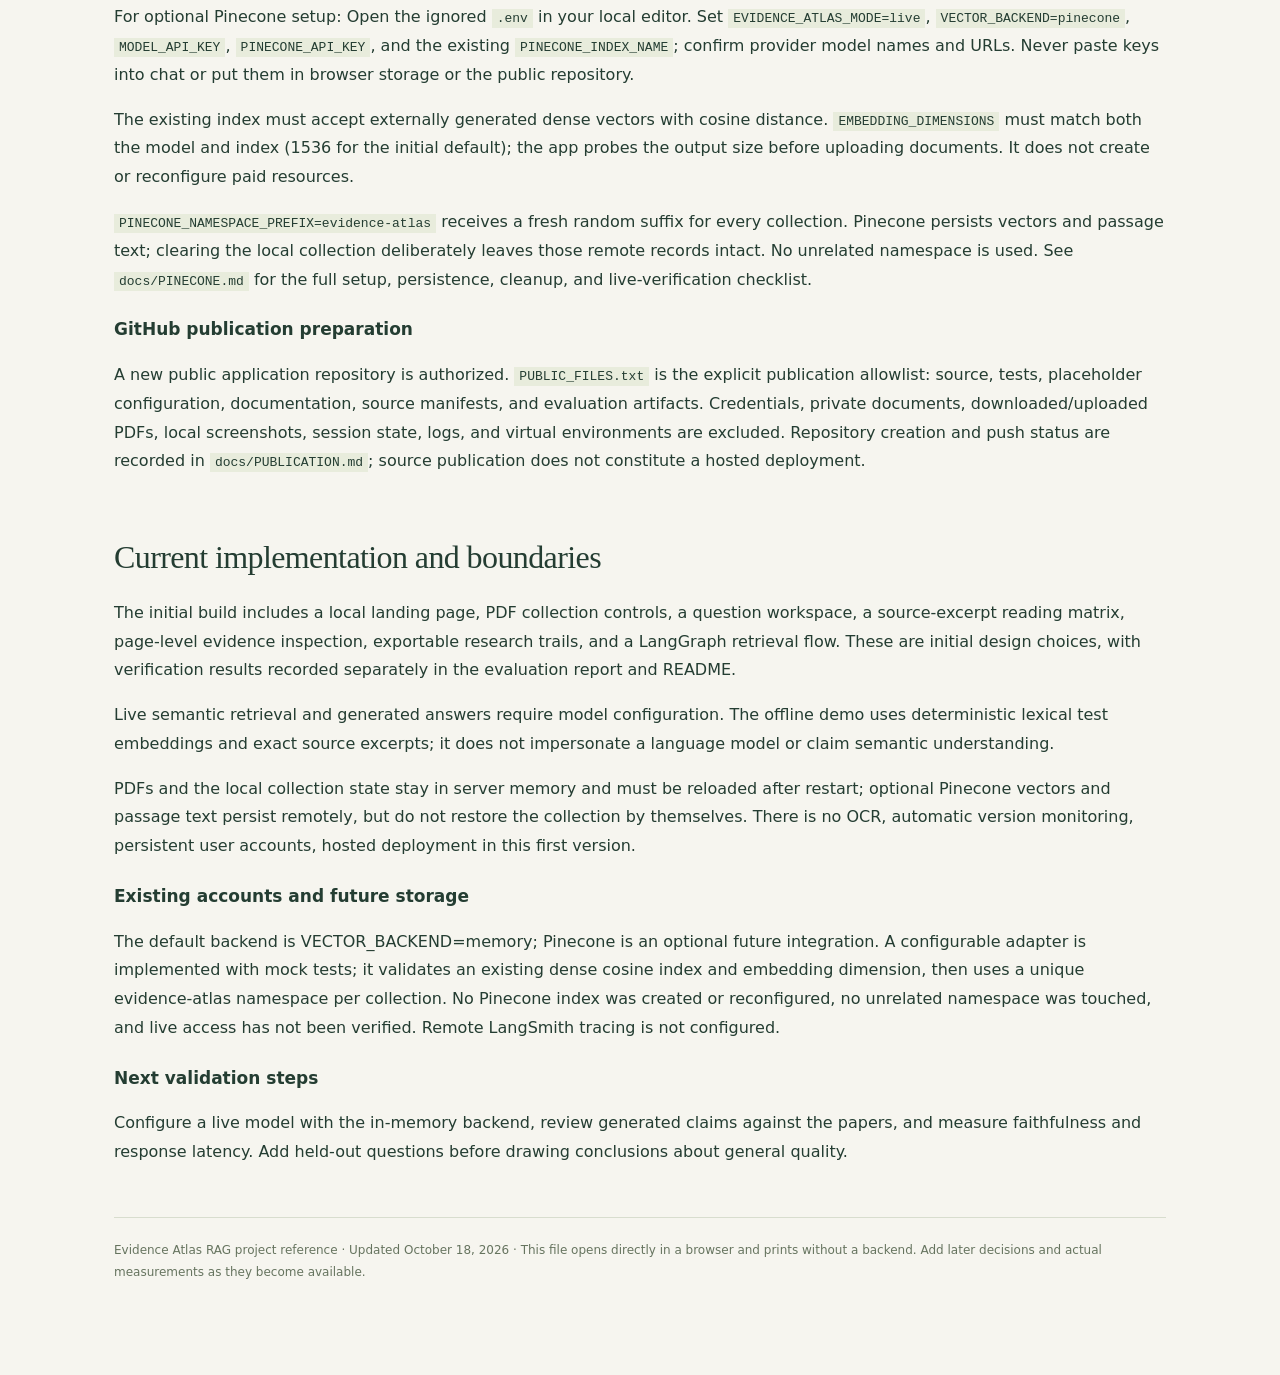
==== commit 48c802ee: "Add default CMS Medicare Advantage inpatient and outpatient evidence sample" ====
--- a/docs/project-brief.html
+++ b/docs/project-brief.html
@@ -2,9 +2,10 @@
 <html lang="en"><head><meta charset="utf-8"><meta name="viewport" content="width=device-width,initial-scale=1"><title>Evidence Atlas RAG project brief</title><style>
 :root{--ink:#243d32;--paper:#f6f5ef;--line:#d8ddce;--accent:#e1ecb5}*{box-sizing:border-box}body{margin:0;background:var(--paper);color:var(--ink);font:16px/1.8 system-ui,-apple-system,Segoe UI,sans-serif}header{background:var(--ink);color:var(--paper);padding:65px max(6%,calc((100vw - 1100px)/2)) 55px}header small{font-size:11px;letter-spacing:2px;color:#d2dfac}h1{font:normal 58px/1.1 Georgia,serif;letter-spacing:-2px;margin:20px 0}header p{max-width:700px;color:#ced7c6}main{max-width:1100px;margin:auto;padding:45px 24px 80px}nav{display:flex;gap:24px;flex-wrap:wrap;border-bottom:1px solid var(--line);padding-bottom:24px;font-size:13px}a{color:inherit;text-underline-offset:4px}section{padding-top:45px}h2{font:normal 32px/1.3 Georgia,serif;letter-spacing:-.6px;margin:0 0 20px}h3{font-size:17px;margin:20px 0 8px}.primer{font:normal 27px/1.5 Georgia,serif;border-left:3px solid #8fa85a;padding-left:24px}.note{background:#e9eddf;padding:20px 24px;font-size:14px;border-radius:5px}.rules{display:grid;grid-template-columns:repeat(3,1fr);gap:30px}.rules p{font-size:14px;margin-top:5px}table{width:100%;border-collapse:collapse;font-size:14px}th,td{text-align:left;vertical-align:top;padding:20px;border:1px solid var(--line)}thead th{background:var(--ink);color:var(--paper);font-size:12px;letter-spacing:1px}tbody th{width:190px;background:#e9eddf;font-size:13px}tbody td{background:#fffefa}li{margin-bottom:12px}code{background:#e8ecdc;padding:2px 5px;font-size:13px}.status{font-size:11px;text-transform:uppercase;letter-spacing:1px;display:inline-block;background:var(--accent);color:var(--ink);border-radius:20px;padding:4px 12px}.footer{font-size:12px;border-top:1px solid var(--line);margin-top:50px;padding-top:22px;color:#66745f}@media(max-width:700px){header{padding:40px 24px}h1{font-size:43px}.rules{display:block}.primer{font-size:23px}main{padding:30px 18px}table{font-size:12px}th,td{padding:12px}tbody th{width:100px}h2{font-size:28px}}@media print{body{background:white;font-size:11pt}header{background:white;color:var(--ink);padding:20px 0}header p,header small{color:var(--ink)}h1{font-size:32pt}main{padding:0}nav{display:none}section{padding-top:20px}h2{font-size:21pt}table{font-size:10pt}tr,.note{break-inside:avoid}thead{display:table-header-group}a{color:inherit}h2,h3{break-after:avoid}}
 </style></head><body><header><small>EVIDENCE ATLAS RAG / LANGCHAIN + LANGGRAPH</small><h1>Evidence Atlas RAG project brief</h1><p>A growing reference for what we are building, why each RAG decision matters, and how we will check the results.</p><span class="status">Initial design · October 18, 2026</span></header><main>
-<p><a href="https://github.com/krish339-ai/evidence-atlas-rag/blob/main/docs/PROJECT_DOCUMENTATION.md">Read the complete project documentation</a> for the architecture, datasets, prompting rationale, iterations, and observations.</p><nav aria-label="Contents"><a href="#primer">The primer</a><a href="#framework">Six-field framework</a><a href="#tips">Retrieval design</a><a href="#sources">Source corpus</a><a href="#evaluation">Evaluation</a><a href="#status">Build status</a></nav>
-<section id="primer"><h2>One sentence, a clear scope</h2><p class="primer">My RAG app helps AI learners answer research questions from the RAG, Self-RAG, and CRAG papers in a web app, targeting 95% faithfulness and responses within 15 seconds.</p><div class="rules"><div><h3>01 / Name the corpus</h3><p>Three specific English research papers, with source links and pinned versions. This is a defined collection we can inspect and evaluate.</p></div><div><h3>02 / Measure faithfulness</h3><p>The target is 95%: supported factual claims divided by evaluated factual claims. We track refusal correctness and answer coverage separately so abstaining cannot inflate the score.</p></div><div><h3>03 / Set a latency ceiling</h3><p>The proposed target is a query response within 15 seconds after indexing. Measure end-to-end latency, report misses, and exclude initial ingestion from this query target.</p></div></div><p class="note"><strong>Targets, not achievements.</strong> Neither 95% live-answer faithfulness nor the 15-second live response target has been established. Local retrieval speed is not evidence of live-model speed.</p></section>
-<section id="framework"><h2>The six-field RAG framework</h2><p>Initial decisions, kept to one or two sentences per field.</p><table><thead><tr><th scope="col">Field</th><th scope="col">Evidence Atlas RAG decision</th></tr></thead><tbody>
+<p><a href="https://github.com/krish339-ai/evidence-atlas-rag/blob/main/docs/PROJECT_DOCUMENTATION.md">Read the complete project documentation</a> for the architecture, datasets, prompting rationale, iterations, and observations.</p><nav aria-label="Contents"><a href="#healthcare">CMS default sample</a><a href="#primer">Research primer</a><a href="#framework">Six-field framework</a><a href="#tips">Retrieval design</a><a href="#sources">Source corpus</a><a href="#evaluation">Evaluation</a><a href="#status">Build status</a></nav>
+<section id="healthcare"><h2>Default sample: CMS Medicare Advantage</h2><p>The default collection covers inpatient and outpatient medical-service prior authorization using three U.S. government PDFs: the CMS coverage FAQ (February 6, 2024), CMS-0057-F fact sheet (January 17, 2024), and selected CMS-4208-F final-rule amendments (April 15, 2025).</p><p>Selected text spans cover 11 original PDF pages and produce 20 chunks. The full PDFs remain available for inspection. Source hashes, exact section boundaries, publication dates, and applicability notes are recorded in the CMS manifest. The sample distinguishes coverage criteria, prior authorization, concurrent review, and notices; 2026 process/protection changes and the cited 2027 API requirement retain their dates.</p><p class="note">Educational administrative reading only: no patient records, individual approval decisions, universal payer checklist, or authorization submission. Medicare Advantage medical-service scope does not establish Original Medicare, Medicaid, commercial-plan, or drug requirements.</p><p>The main CTA, selector, default API request, and starter questions use CMS guidance. RAG/Self-RAG/CRAG remains selectable; switching collections clears prior answers and citations. The CMS matrix compares inpatient coverage, outpatient/concurrent review, documentation/notices, and timeframes.</p><p><strong>Checks:</strong> 38 automated tests pass; the separate CMS report records 18/18 actual-source checks. These do not measure clinical accuracy, legal completeness, or live answer quality. The research metrics below apply only to the original paper sample.</p><p><strong>OpenAI readiness:</strong> expected URLs, local key presence, model defaults, and live/memory process settings were confirmed. The first embedding request returned a HTTP 429 quota error, so live generation and audit remain unverified. The verified preview runs in demo/memory mode; Pinecone is inactive.</p><p><a href="https://github.com/krish339-ai/evidence-atlas-rag/blob/main/docs/HEALTHCARE_SAMPLE.md">Source provenance, dates, boundaries, and questions to try ↗</a></p></section>
+<section id="primer"><h2>Original research-sample scope</h2><p class="primer">My RAG app helps AI learners answer research questions from the RAG, Self-RAG, and CRAG papers in a web app, targeting 95% faithfulness and responses within 15 seconds.</p><div class="rules"><div><h3>01 / Name the corpus</h3><p>Three specific English research papers, with source links and pinned versions. This is a defined collection we can inspect and evaluate.</p></div><div><h3>02 / Measure faithfulness</h3><p>The target is 95%: supported factual claims divided by evaluated factual claims. We track refusal correctness and answer coverage separately so abstaining cannot inflate the score.</p></div><div><h3>03 / Set a latency ceiling</h3><p>The proposed target is a query response within 15 seconds after indexing. Measure end-to-end latency, report misses, and exclude initial ingestion from this query target.</p></div></div><p class="note"><strong>Targets, not achievements.</strong> Neither 95% live-answer faithfulness nor the 15-second live response target has been established. Local retrieval speed is not evidence of live-model speed.</p></section>
+<section id="framework"><h2>Original research-sample framework</h2><p>Initial decisions, kept to one or two sentences per field.</p><table><thead><tr><th scope="col">Field</th><th scope="col">Evidence Atlas RAG decision</th></tr></thead><tbody>
 <tr><th scope="row">Use case</th><td>Help AI learners ask and compare questions about research methods, findings, and limitations through a web application, with paper-and-page citations and targets of 95% faithfulness and responses within 15 seconds after indexing. Missing or unsupported evidence leads to an explicit insufficient-evidence response; ambiguous comparison criteria call for clarification.</td></tr>
 <tr><th scope="row">Corpus</th><td>Start with three English-language research PDFs: Retrieval-Augmented Generation for Knowledge-Intensive NLP Tasks, Self-RAG, and Corrective Retrieval Augmented Generation. The authors’ papers, obtained from arXiv with recorded versions and source links, are the source of truth.</td></tr>
 <tr><th scope="row">Ingestion + cleaning</th><td>Load the starter PDFs or user-uploaded text-based PDFs, extract text page by page, and remove repeated headers, footers, and formatting noise. Preserve document identity and page references for citations; scanned PDFs require OCR before upload.</td></tr>
@@ -16,6 +17,6 @@
 <section id="sources"><h2>A real, reproducible starting corpus</h2><ol><li><a href="https://arxiv.org/abs/2005.11401v4">Retrieval-Augmented Generation for Knowledge-Intensive NLP Tasks</a> — Lewis et al.; 2020 paper, arXiv version 4 (April 12, 2021).</li><li><a href="https://arxiv.org/abs/2310.11511v1">Self-RAG: Learning to Retrieve, Generate, and Critique through Self-Reflection</a> — Asai et al.; arXiv version 1 (October 17, 2023).</li><li><a href="https://arxiv.org/abs/2401.15884v3">Corrective Retrieval Augmented Generation</a> — Yan et al.; 2024 paper, arXiv version 3 (October 7, 2024).</li></ol><p>PDF page numbers are one-based physical pages, which may differ from printed page labels. The local downloader records SHA-256 hashes; keep the manifest and download instructions in the repository rather than assuming all PDFs can be redistributed.</p></section>
 <section id="evaluation"><h2>What counts as evidence of quality?</h2><ul><li><strong>Retrieval:</strong> compare a vector baseline against hybrid retrieval at the same top-k, using questions with expected paper, page, and passage anchors.</li><li><strong>Faithfulness:</strong> human-check every factual claim against its cited evidence; divide supported claims by all evaluated factual claims and flag uncertain claims separately.</li><li><strong>Relevance:</strong> score each answer 0 (off-topic), 1 (partially addresses the question), or 2 (directly addresses it); report mean score and answer coverage.</li><li><strong>Citations:</strong> check that IDs resolve, quoted text exists, and the quote supports the whole claim. Exact quote matching alone cannot establish entailment.</li><li><strong>Fallback:</strong> test direct, cross-paper, ambiguous, unanswerable, and adversarial questions; report false refusals as well as unsupported answers.</li><li><strong>Latency:</strong> report end-to-end p50 and p95 after indexing, the percentage above 15 seconds, and provider/model versions. Per-request timeouts are not an enforced 15-second total deadline.</li></ul><p>Current local evaluation files: <code>evaluation/questions.json</code>, <code>evaluation/results.json</code>, and <code>evaluation/REPORT.md</code>. The local set measures retrieval and routing, not live-answer faithfulness.</p></section>
 <section id="coverage"><h2>Implementation coverage</h2><table><thead><tr><th>Building block</th><th>Observed status</th></tr></thead><tbody><tr><th>Document loaders</th><td>Implemented: a LangChain BaseLoader using pypdf extracts page documents and citation metadata; malformed and scanned PDFs are tested.</td></tr><tr><th>Text splitters</th><td>Implemented: RecursiveCharacterTextSplitter preserves page boundaries and chunk offsets. The 1,400/200 character configuration is an initial experiment.</td></tr><tr><th>Embeddings</th><td>Local lexical hash embeddings work. Live semantic embeddings through LangChain OpenAIEmbeddings are implemented but not verified against a real provider.</td></tr><tr><th>Vector store and retrieval</th><td>Implemented: InMemoryVectorStore plus an optional PineconeVectorStore adapter, BM25, reciprocal rank fusion, paper coverage, and one bounded expansion. Pinecone uses validated existing indexes and isolated namespaces; adapter tests use mocks, and no separate model reranker is present.</td></tr><tr><th>LangGraph</th><td>Implemented and tested: state, retrieval and checking nodes, conditional routes, expansion, grounded-output checks, and insufficient-evidence handling.</td></tr><tr><th>LCEL chains</th><td>No explicit LCEL pipe composition. The graph directly invokes LangChain components and structured-output models.</td></tr><tr><th>LangSmith</th><td>No configured remote LangSmith tracing or evaluations. The visible step trace and coded evaluation are local features, not LangSmith integration; no new external trace destination has been enabled.</td></tr><tr><th>Advanced examples</th><td>Parent-document, self-query, multi-query, multi-hop agentic retrieval, persistent deployment, and production operations are not implemented.</td></tr></tbody></table></section>
-<section id="measurements"><h2>Actual first-build measurements</h2><p>The latest deterministic test run passed <strong>32 tests</strong>. The real-paper evaluation uses 14 authored questions, with ten answerable questions carrying verified page and passage anchors plus four ambiguous, unanswerable, or adversarial cases.</p><table><thead><tr><th>Measure</th><th>Observed result</th></tr></thead><tbody><tr><th>Corpus</th><td>65 physical PDF pages; 222 chunks.</td></tr><tr><th>Mean evidence recall at 6</th><td>75% lexical vector baseline; 80% hybrid plus paper coverage. This is a five-percentage-point improvement on a small development set, not a held-out semantic retrieval benchmark.</td></tr><tr><th>Fallback routing</th><td>3 of 4 cases. The adversarial request returned labeled source excerpts; no generated answer was fabricated, but the local routing behavior remains a limitation.</td></tr><tr><th>Local graph query p95</th><td>193 milliseconds in the recorded run, excluding ingestion. This does not measure browser-to-browser or live-provider latency.</td></tr><tr><th>Live faithfulness and latency</th><td>Not measured. Credentials are entered locally by the user; their presence is not a verified live connection, and the 95% / 15-second targets remain unverified.</td></tr><tr><th>Visual verification</th><td>The landing page was visually inspected at desktop and 390-pixel mobile width. Additional interactive checks and their limits are recorded in docs/VERIFICATION.md.</td></tr></tbody></table><p>To enable the next validation step, copy <code>.env.example</code> to <code>.env</code>, set <code>EVIDENCE_ATLAS_MODE=live</code>, and enter the provider key locally as <code>MODEL_API_KEY</code>. Keep secrets out of chat, screenshots, and Git; restart the server before the live evaluation.</p></section><section id="configuration"><h2>Configure live mode and optional storage</h2><p>For live generation, keep <code>VECTOR_BACKEND=memory</code> and configure the model provider. Pinecone is optional and its live connection remains unverified.</p><p>For optional Pinecone setup: Open the ignored <code>.env</code> in your local editor. Set <code>EVIDENCE_ATLAS_MODE=live</code>, <code>VECTOR_BACKEND=pinecone</code>, <code>MODEL_API_KEY</code>, <code>PINECONE_API_KEY</code>, and the existing <code>PINECONE_INDEX_NAME</code>; confirm provider model names and URLs. Never paste keys into chat or put them in browser storage or the public repository.</p><p>The existing index must accept externally generated dense vectors with cosine distance. <code>EMBEDDING_DIMENSIONS</code> must match both the model and index (1536 for the initial default); the app probes the output size before uploading documents. It does not create or reconfigure paid resources.</p><p><code>PINECONE_NAMESPACE_PREFIX=evidence-atlas</code> receives a fresh random suffix for every collection. Pinecone persists vectors and passage text; clearing the local collection deliberately leaves those remote records intact. No unrelated namespace is used. See <code>docs/PINECONE.md</code> for the full setup, persistence, cleanup, and live-verification checklist.</p><h3>GitHub publication preparation</h3><p>A new public application repository is authorized. <code>PUBLIC_FILES.txt</code> is the explicit publication allowlist: source, tests, placeholder configuration, documentation, source manifests, and evaluation artifacts. Credentials, private documents, downloaded/uploaded PDFs, local screenshots, session state, logs, and virtual environments are excluded. Repository creation and push status are recorded in <code>docs/PUBLICATION.md</code>; source publication does not constitute a hosted deployment.</p></section><section id="status"><h2>Current implementation and boundaries</h2><p>The initial build includes a local landing page, PDF collection controls, a question workspace, a source-excerpt reading matrix, page-level evidence inspection, exportable research trails, and a LangGraph retrieval flow. These are initial design choices, with verification results recorded separately in the evaluation report and README.</p><p>Live semantic retrieval and generated answers require model configuration. The offline demo uses deterministic lexical test embeddings and exact source excerpts; it does not impersonate a language model or claim semantic understanding.</p><p>PDFs and the local collection state stay in server memory and must be reloaded after restart; optional Pinecone vectors and passage text persist remotely, but do not restore the collection by themselves. There is no OCR, automatic version monitoring, persistent user accounts, hosted deployment in this first version.</p><h3>Existing accounts and future storage</h3><p>The default backend is VECTOR_BACKEND=memory; Pinecone is an optional future integration. A configurable adapter is implemented with mock tests; it validates an existing dense cosine index and embedding dimension, then uses a unique evidence-atlas namespace per collection. No Pinecone index was created or reconfigured, no unrelated namespace was touched, and live access has not been verified. Remote LangSmith tracing is not configured.</p><h3>Next validation steps</h3><p>Configure a live model with the in-memory backend, review generated claims against the papers, and measure faithfulness and response latency. Add held-out questions before drawing conclusions about general quality.</p></section>
+<section id="measurements"><h2>Research-sample measurements</h2><p>The current deterministic test run passed <strong>38 tests</strong>, including CMS checks. The research-only measurements follow. The real-paper evaluation uses 14 authored questions, with ten answerable questions carrying verified page and passage anchors plus four ambiguous, unanswerable, or adversarial cases.</p><table><thead><tr><th>Measure</th><th>Observed result</th></tr></thead><tbody><tr><th>Corpus</th><td>65 physical PDF pages; 222 chunks.</td></tr><tr><th>Mean evidence recall at 6</th><td>75% lexical vector baseline; 80% hybrid plus paper coverage. This is a five-percentage-point improvement on a small development set, not a held-out semantic retrieval benchmark.</td></tr><tr><th>Fallback routing</th><td>3 of 4 cases. The adversarial request returned labeled source excerpts; no generated answer was fabricated, but the local routing behavior remains a limitation.</td></tr><tr><th>Local graph query p95</th><td>193 milliseconds in the recorded run, excluding ingestion. This does not measure browser-to-browser or live-provider latency.</td></tr><tr><th>Live faithfulness and latency</th><td>Not measured. Credentials are entered locally by the user; their presence is not a verified live connection, and the 95% / 15-second targets remain unverified.</td></tr><tr><th>Visual verification</th><td>The landing page was visually inspected at desktop and 390-pixel mobile width. Additional interactive checks and their limits are recorded in docs/VERIFICATION.md.</td></tr></tbody></table><p>To enable the next validation step, copy <code>.env.example</code> to <code>.env</code>, set <code>EVIDENCE_ATLAS_MODE=live</code>, and enter the provider key locally as <code>MODEL_API_KEY</code>. Keep secrets out of chat, screenshots, and Git; restart the server before the live evaluation.</p></section><section id="configuration"><h2>Configure live mode and optional storage</h2><p>For live generation, keep <code>VECTOR_BACKEND=memory</code> and configure the model provider. Pinecone is optional and its live connection remains unverified.</p><p>For optional Pinecone setup: Open the ignored <code>.env</code> in your local editor. Set <code>EVIDENCE_ATLAS_MODE=live</code>, <code>VECTOR_BACKEND=pinecone</code>, <code>MODEL_API_KEY</code>, <code>PINECONE_API_KEY</code>, and the existing <code>PINECONE_INDEX_NAME</code>; confirm provider model names and URLs. Never paste keys into chat or put them in browser storage or the public repository.</p><p>The existing index must accept externally generated dense vectors with cosine distance. <code>EMBEDDING_DIMENSIONS</code> must match both the model and index (1536 for the initial default); the app probes the output size before uploading documents. It does not create or reconfigure paid resources.</p><p><code>PINECONE_NAMESPACE_PREFIX=evidence-atlas</code> receives a fresh random suffix for every collection. Pinecone persists vectors and passage text; clearing the local collection deliberately leaves those remote records intact. No unrelated namespace is used. See <code>docs/PINECONE.md</code> for the full setup, persistence, cleanup, and live-verification checklist.</p><h3>GitHub publication preparation</h3><p>A new public application repository is authorized. <code>PUBLIC_FILES.txt</code> is the explicit publication allowlist: source, tests, placeholder configuration, documentation, source manifests, and evaluation artifacts. Credentials, private documents, downloaded/uploaded PDFs, local screenshots, session state, logs, and virtual environments are excluded. Repository creation and push status are recorded in <code>docs/PUBLICATION.md</code>; source publication does not constitute a hosted deployment.</p></section><section id="status"><h2>Current implementation and boundaries</h2><p>The initial build includes a local landing page, PDF collection controls, a question workspace, a source-excerpt reading matrix, page-level evidence inspection, exportable research trails, and a LangGraph retrieval flow. These are initial design choices, with verification results recorded separately in the evaluation report and README.</p><p>Live semantic retrieval and generated answers require model configuration. The offline demo uses deterministic lexical test embeddings and exact source excerpts; it does not impersonate a language model or claim semantic understanding.</p><p>PDFs and the local collection state stay in server memory and must be reloaded after restart; optional Pinecone vectors and passage text persist remotely, but do not restore the collection by themselves. There is no OCR, automatic version monitoring, persistent user accounts, hosted deployment in this first version.</p><h3>Existing accounts and future storage</h3><p>The default backend is VECTOR_BACKEND=memory; Pinecone is an optional future integration. A configurable adapter is implemented with mock tests; it validates an existing dense cosine index and embedding dimension, then uses a unique evidence-atlas namespace per collection. No Pinecone index was created or reconfigured, no unrelated namespace was touched, and live access has not been verified. Remote LangSmith tracing is not configured.</p><h3>Next validation steps</h3><p>Configure a live model with the in-memory backend, review generated claims against the papers, and measure faithfulness and response latency. Add held-out questions before drawing conclusions about general quality.</p></section>
 <p class="footer">Evidence Atlas RAG project reference · Updated October 18, 2026 · This file opens directly in a browser and prints without a backend. Add later decisions and actual measurements as they become available.</p>
 </main></body></html>
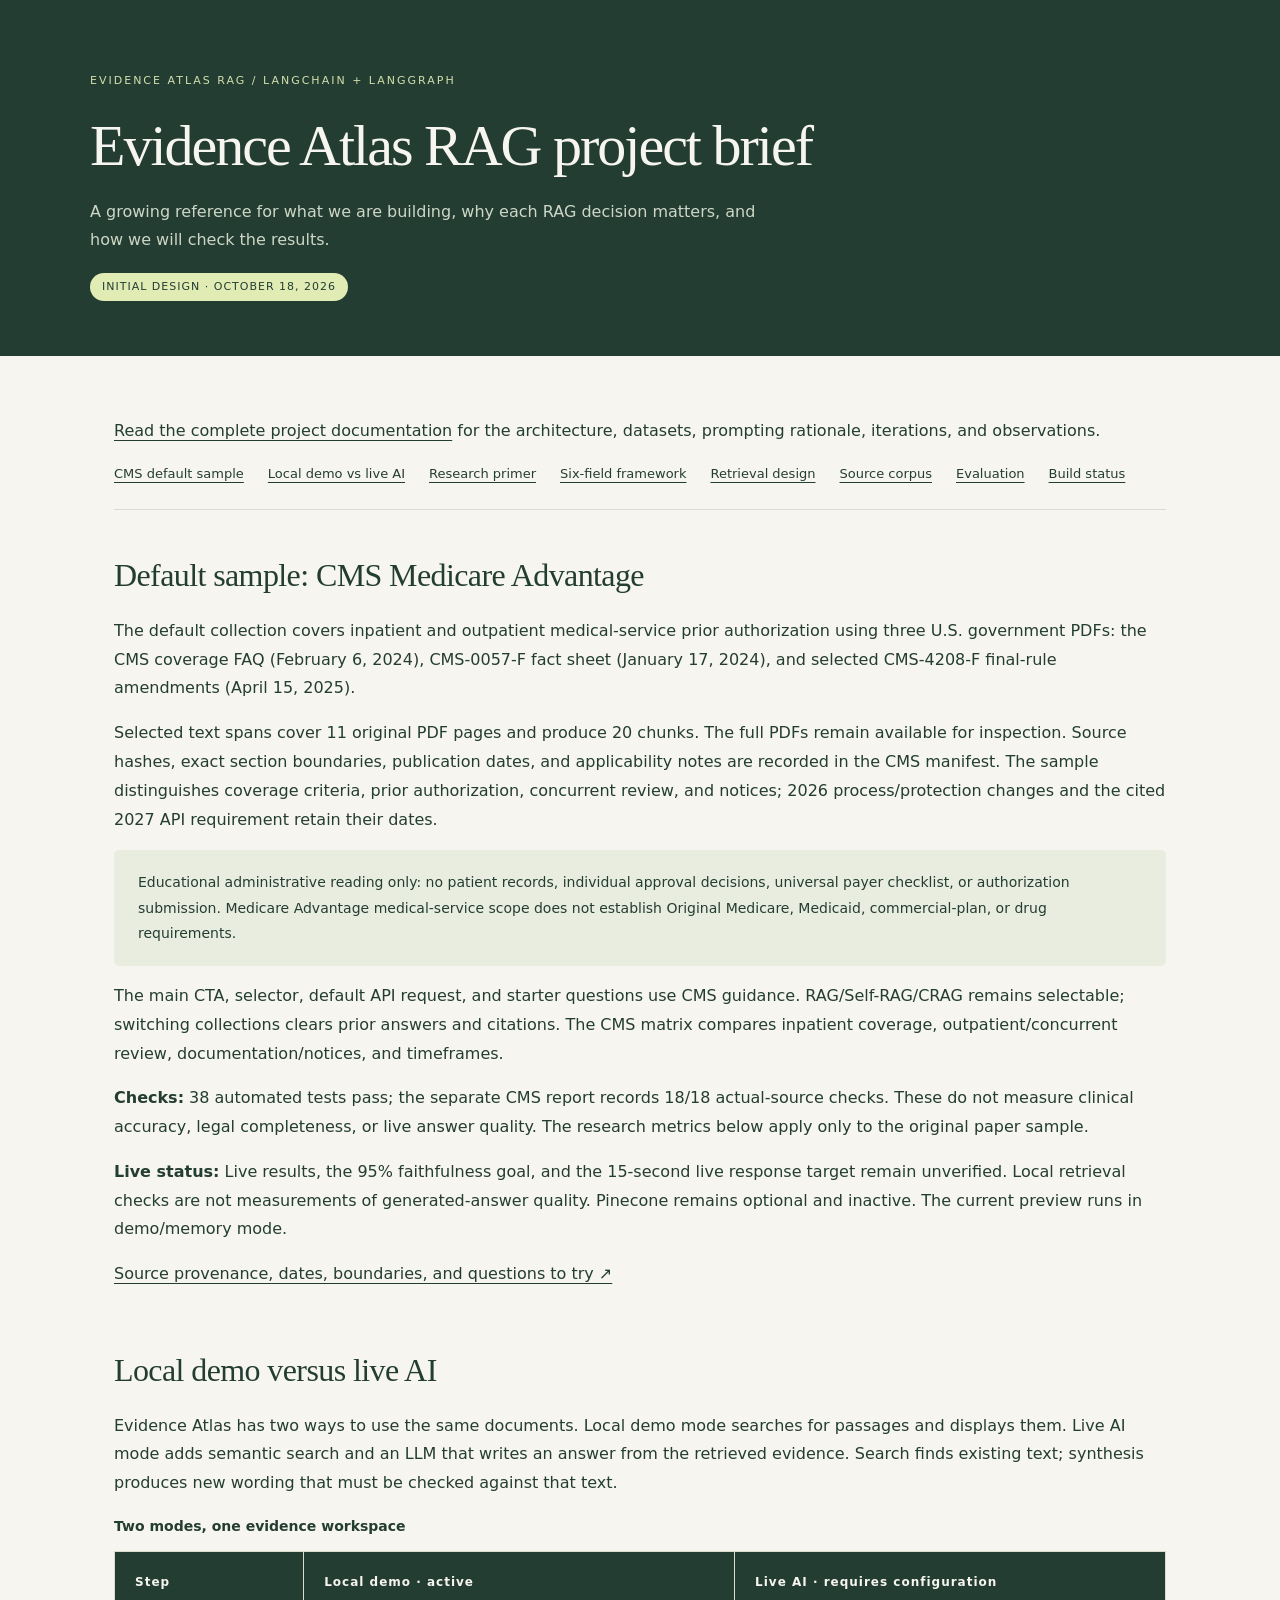
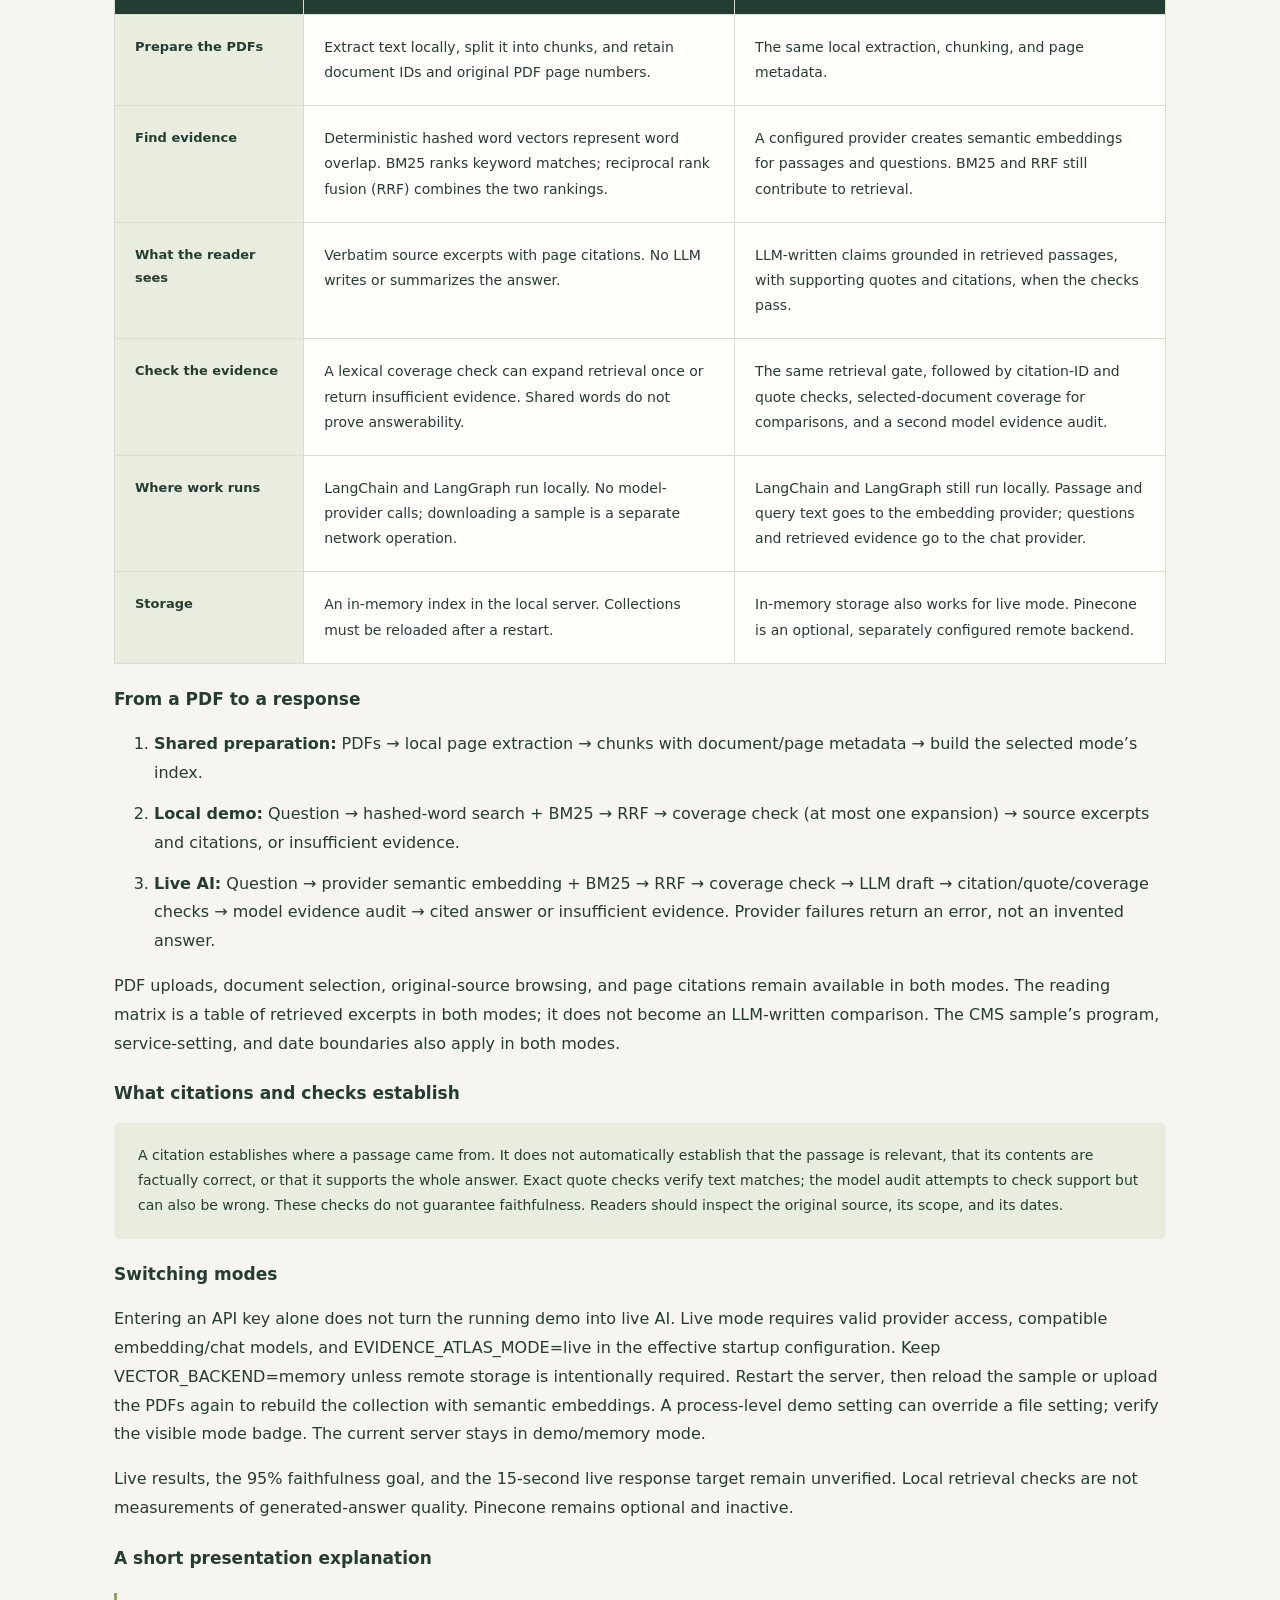
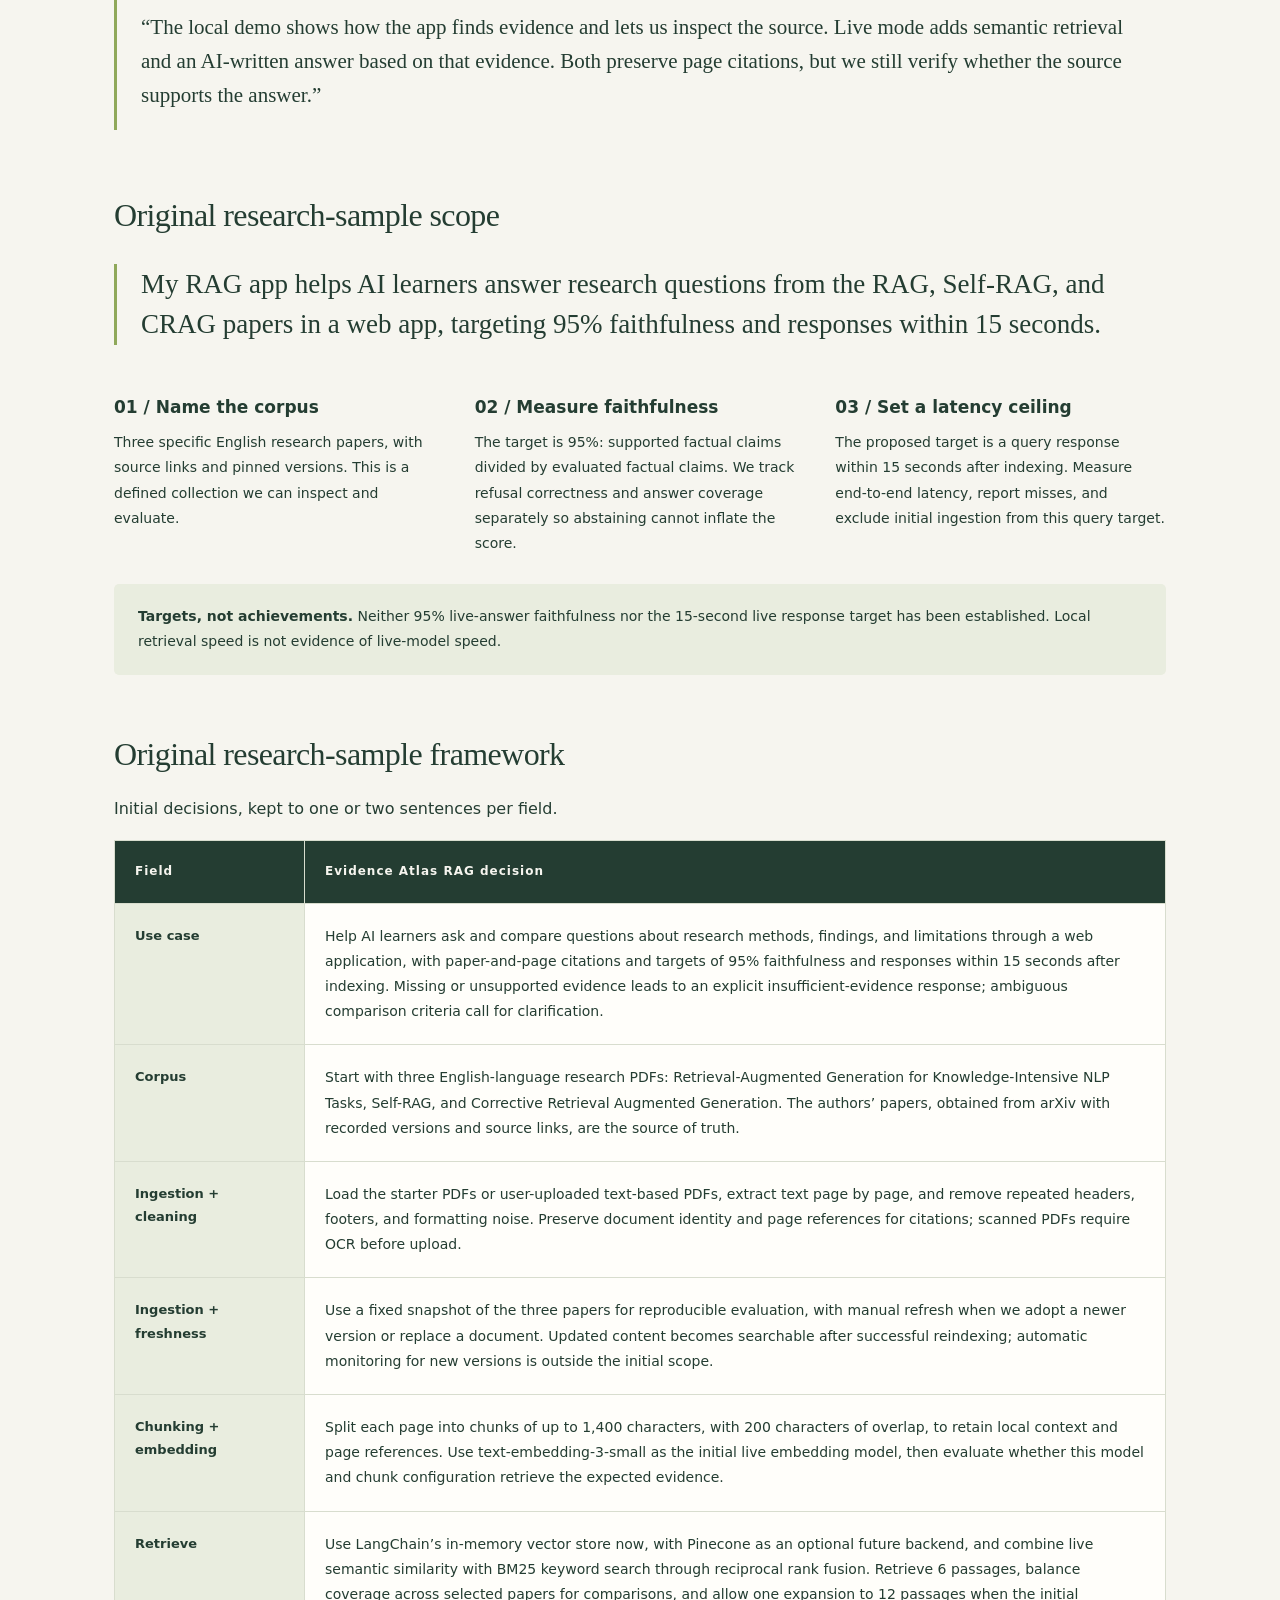
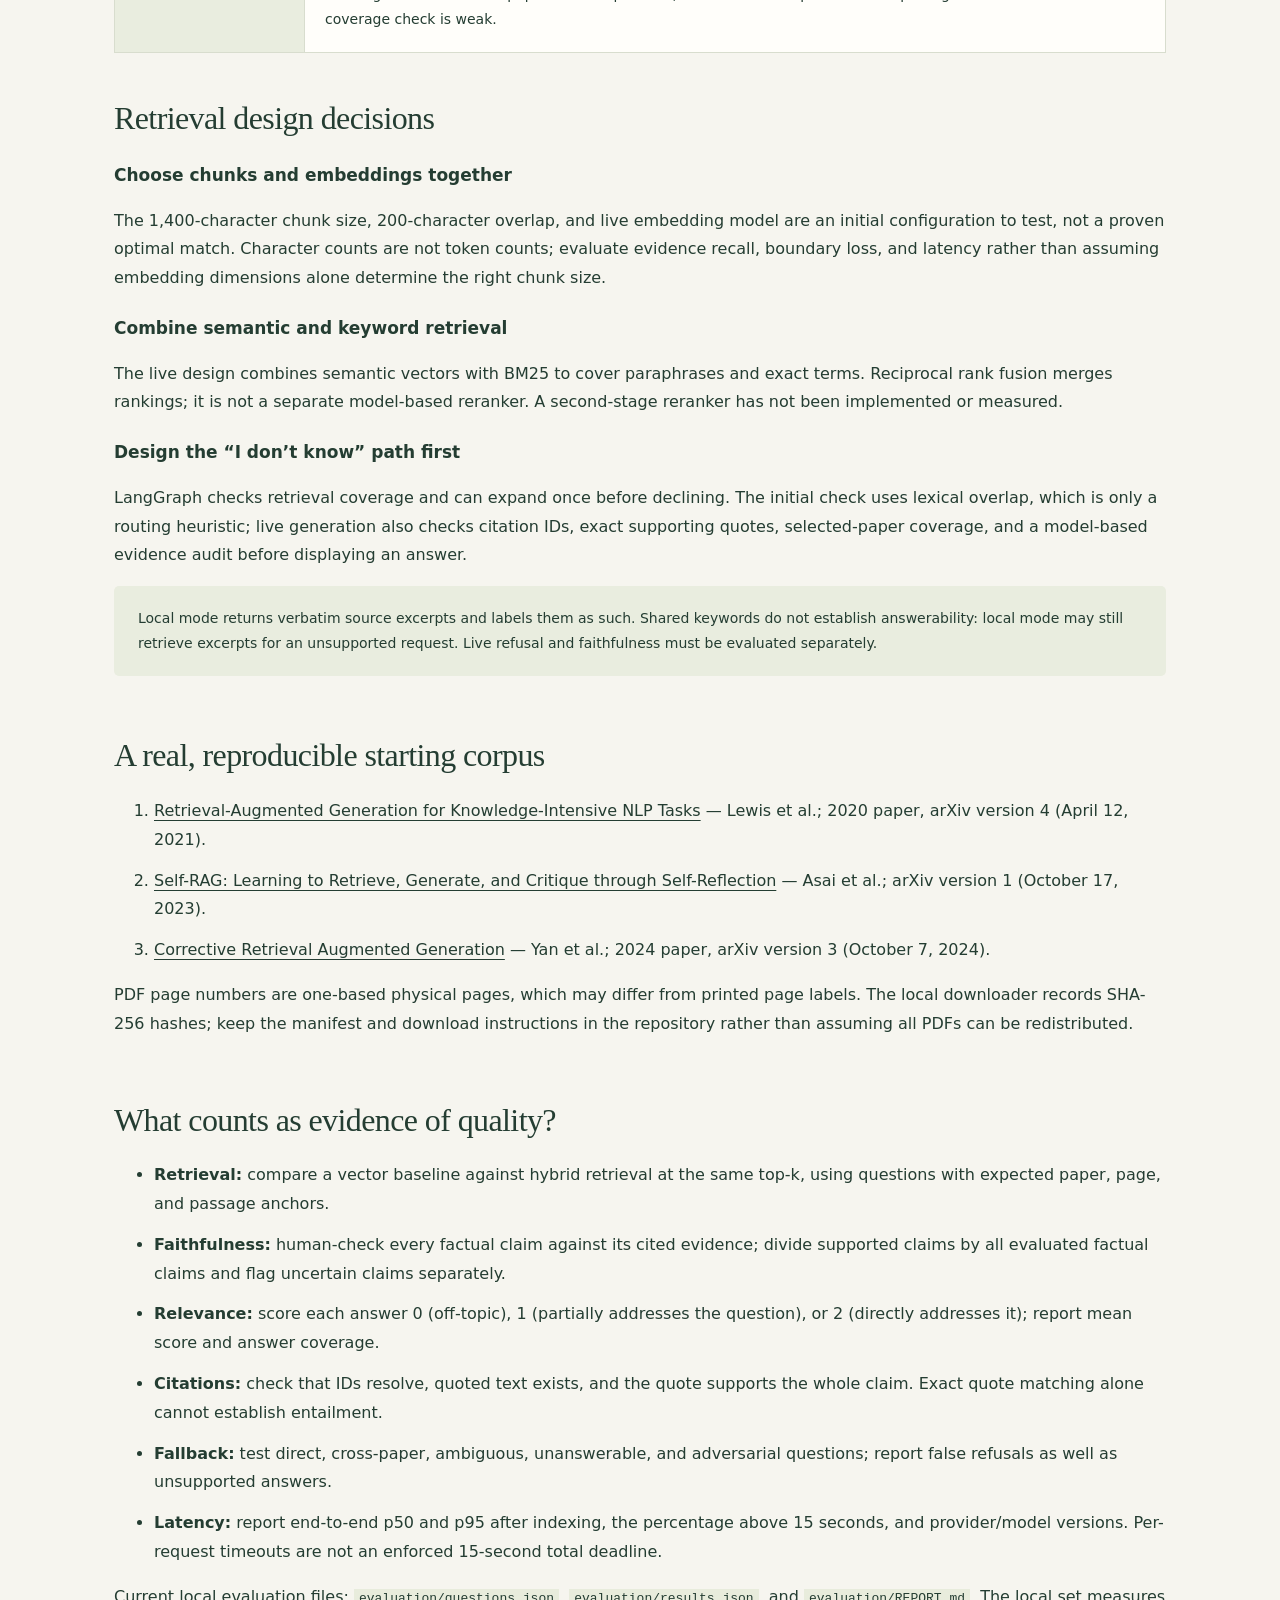
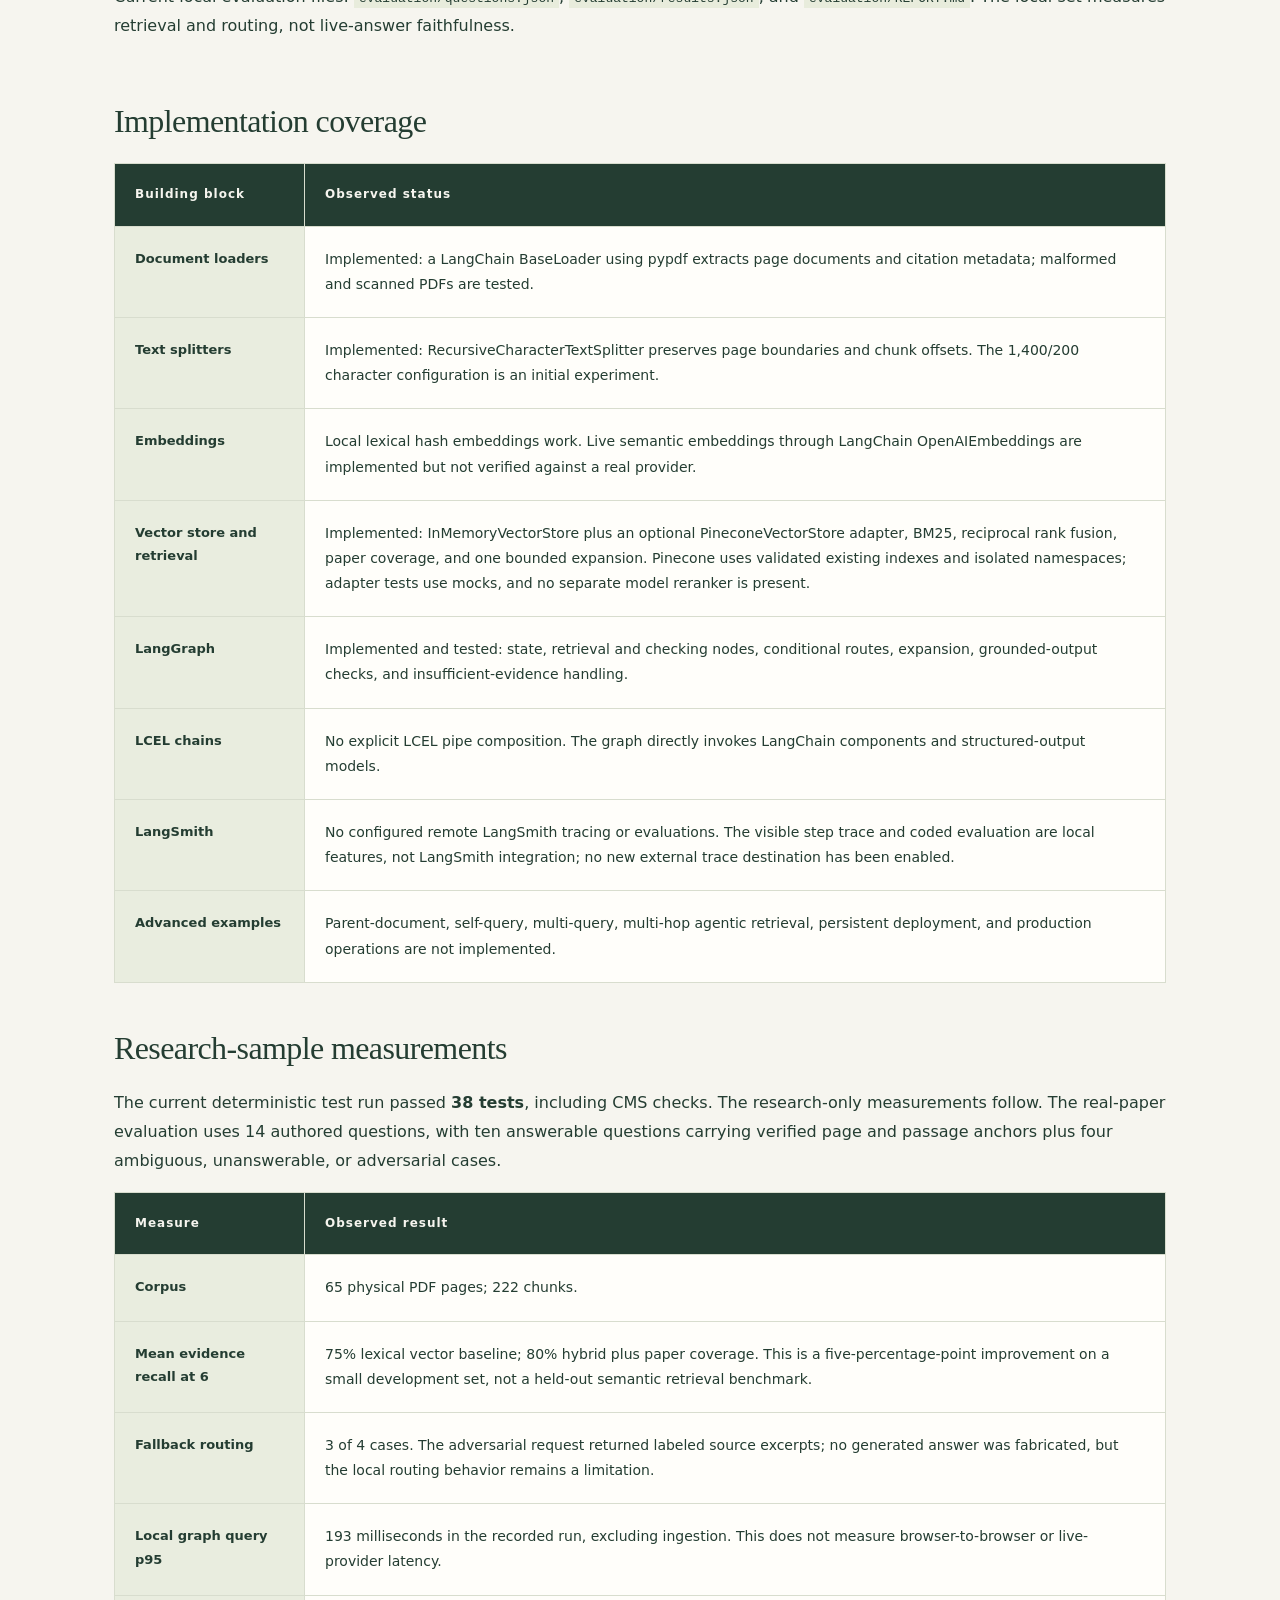
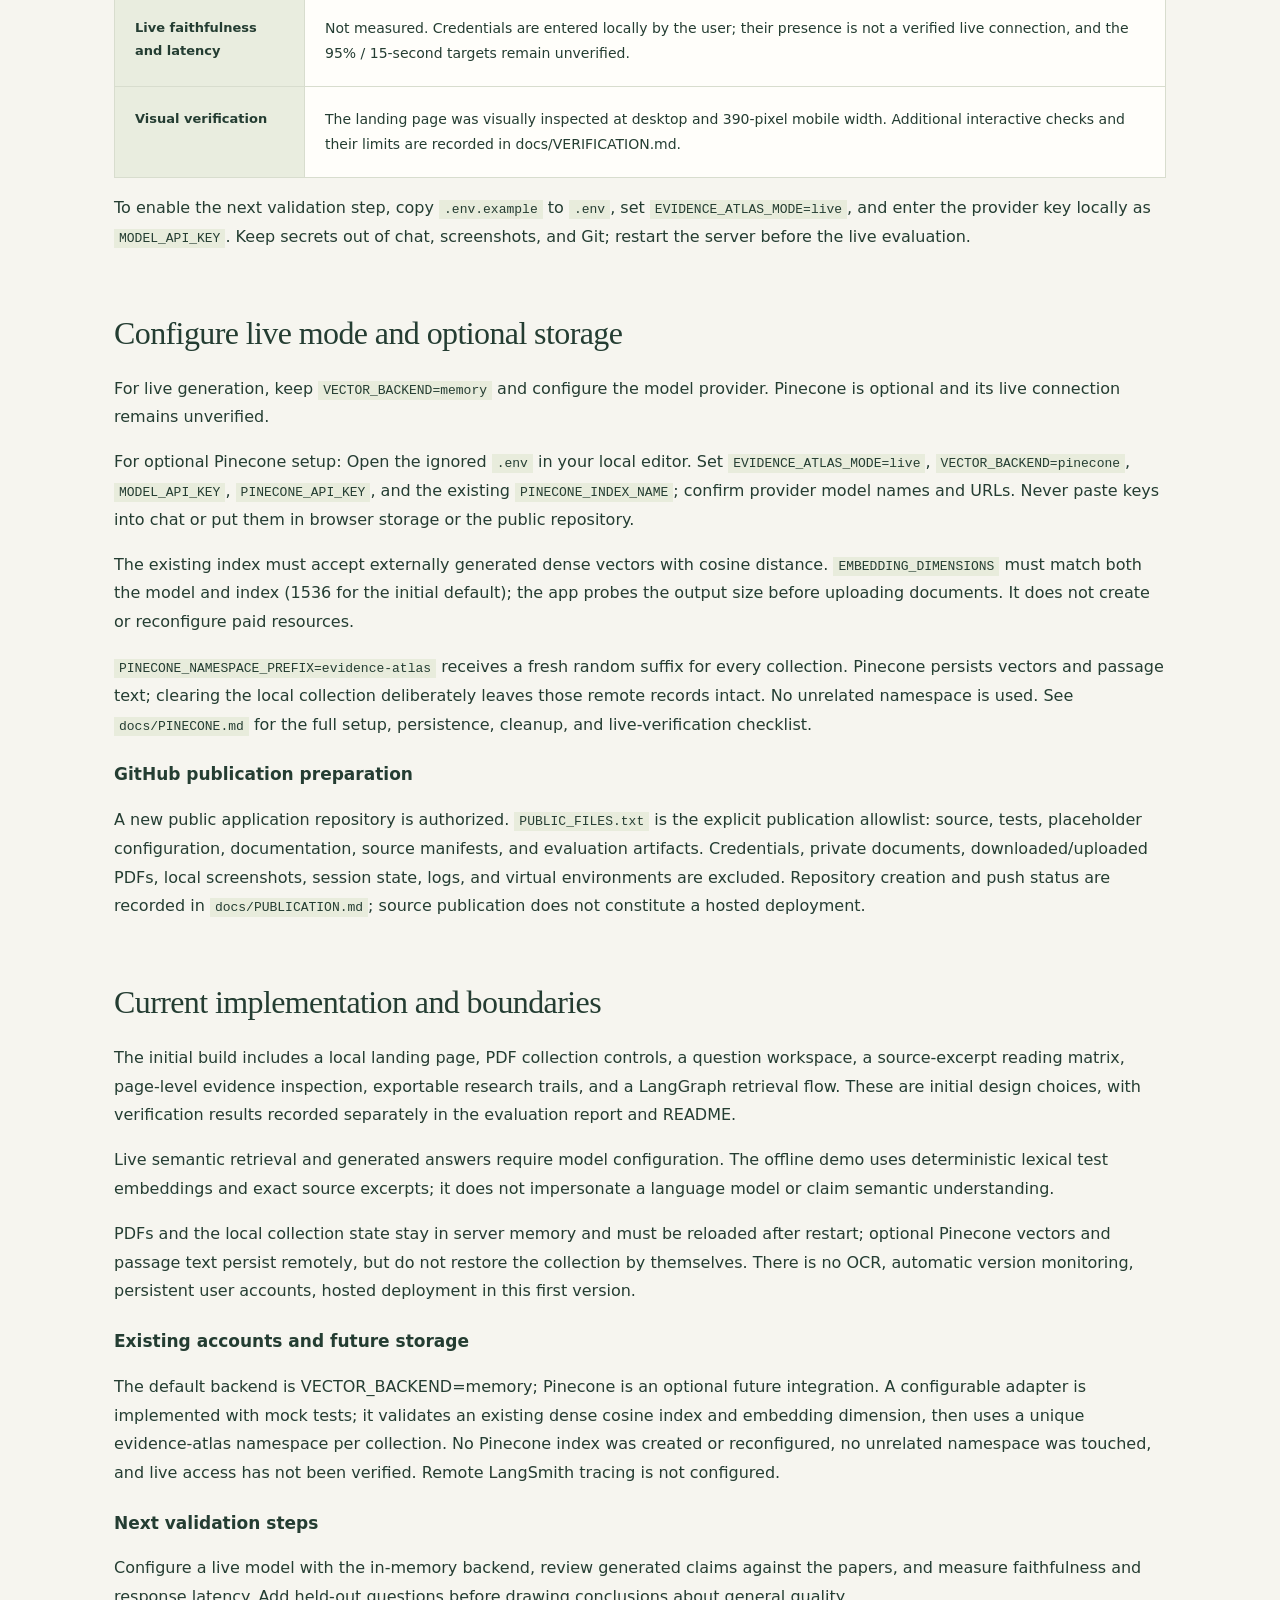
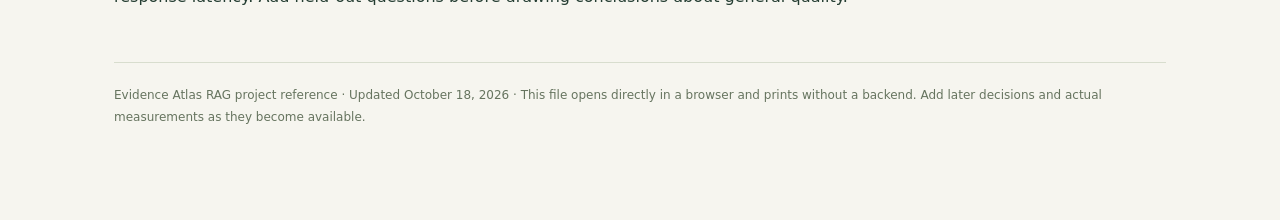
==== commit 071577d9: "Explain local demo and live AI workflows in project documentation" ====
--- a/docs/project-brief.html
+++ b/docs/project-brief.html
@@ -1,9 +1,19 @@
 <!doctype html>
 <html lang="en"><head><meta charset="utf-8"><meta name="viewport" content="width=device-width,initial-scale=1"><title>Evidence Atlas RAG project brief</title><style>
 :root{--ink:#243d32;--paper:#f6f5ef;--line:#d8ddce;--accent:#e1ecb5}*{box-sizing:border-box}body{margin:0;background:var(--paper);color:var(--ink);font:16px/1.8 system-ui,-apple-system,Segoe UI,sans-serif}header{background:var(--ink);color:var(--paper);padding:65px max(6%,calc((100vw - 1100px)/2)) 55px}header small{font-size:11px;letter-spacing:2px;color:#d2dfac}h1{font:normal 58px/1.1 Georgia,serif;letter-spacing:-2px;margin:20px 0}header p{max-width:700px;color:#ced7c6}main{max-width:1100px;margin:auto;padding:45px 24px 80px}nav{display:flex;gap:24px;flex-wrap:wrap;border-bottom:1px solid var(--line);padding-bottom:24px;font-size:13px}a{color:inherit;text-underline-offset:4px}section{padding-top:45px}h2{font:normal 32px/1.3 Georgia,serif;letter-spacing:-.6px;margin:0 0 20px}h3{font-size:17px;margin:20px 0 8px}.primer{font:normal 27px/1.5 Georgia,serif;border-left:3px solid #8fa85a;padding-left:24px}.note{background:#e9eddf;padding:20px 24px;font-size:14px;border-radius:5px}.rules{display:grid;grid-template-columns:repeat(3,1fr);gap:30px}.rules p{font-size:14px;margin-top:5px}table{width:100%;border-collapse:collapse;font-size:14px}th,td{text-align:left;vertical-align:top;padding:20px;border:1px solid var(--line)}thead th{background:var(--ink);color:var(--paper);font-size:12px;letter-spacing:1px}tbody th{width:190px;background:#e9eddf;font-size:13px}tbody td{background:#fffefa}li{margin-bottom:12px}code{background:#e8ecdc;padding:2px 5px;font-size:13px}.status{font-size:11px;text-transform:uppercase;letter-spacing:1px;display:inline-block;background:var(--accent);color:var(--ink);border-radius:20px;padding:4px 12px}.footer{font-size:12px;border-top:1px solid var(--line);margin-top:50px;padding-top:22px;color:#66745f}@media(max-width:700px){header{padding:40px 24px}h1{font-size:43px}.rules{display:block}.primer{font-size:23px}main{padding:30px 18px}table{font-size:12px}th,td{padding:12px}tbody th{width:100px}h2{font-size:28px}}@media print{body{background:white;font-size:11pt}header{background:white;color:var(--ink);padding:20px 0}header p,header small{color:var(--ink)}h1{font-size:32pt}main{padding:0}nav{display:none}section{padding-top:20px}h2{font-size:21pt}table{font-size:10pt}tr,.note{break-inside:avoid}thead{display:table-header-group}a{color:inherit}h2,h3{break-after:avoid}}
+.mode-comparison caption{text-align:left;font-weight:600;padding:0 0 12px}.mode-comparison tbody th{width:18%}.mode-comparison td{width:41%;overflow-wrap:anywhere}.mode-flow li{margin:12px 0}.mode-pitch{margin:20px 0;padding:18px 24px;border-left:3px solid #8fa85a;font:normal 21px/1.6 Georgia,serif}@media(max-width:650px){.mode-comparison th,.mode-comparison td{padding:8px}.mode-pitch{font-size:18px;padding:14px}}
 </style></head><body><header><small>EVIDENCE ATLAS RAG / LANGCHAIN + LANGGRAPH</small><h1>Evidence Atlas RAG project brief</h1><p>A growing reference for what we are building, why each RAG decision matters, and how we will check the results.</p><span class="status">Initial design · October 18, 2026</span></header><main>
-<p><a href="https://github.com/krish339-ai/evidence-atlas-rag/blob/main/docs/PROJECT_DOCUMENTATION.md">Read the complete project documentation</a> for the architecture, datasets, prompting rationale, iterations, and observations.</p><nav aria-label="Contents"><a href="#healthcare">CMS default sample</a><a href="#primer">Research primer</a><a href="#framework">Six-field framework</a><a href="#tips">Retrieval design</a><a href="#sources">Source corpus</a><a href="#evaluation">Evaluation</a><a href="#status">Build status</a></nav>
-<section id="healthcare"><h2>Default sample: CMS Medicare Advantage</h2><p>The default collection covers inpatient and outpatient medical-service prior authorization using three U.S. government PDFs: the CMS coverage FAQ (February 6, 2024), CMS-0057-F fact sheet (January 17, 2024), and selected CMS-4208-F final-rule amendments (April 15, 2025).</p><p>Selected text spans cover 11 original PDF pages and produce 20 chunks. The full PDFs remain available for inspection. Source hashes, exact section boundaries, publication dates, and applicability notes are recorded in the CMS manifest. The sample distinguishes coverage criteria, prior authorization, concurrent review, and notices; 2026 process/protection changes and the cited 2027 API requirement retain their dates.</p><p class="note">Educational administrative reading only: no patient records, individual approval decisions, universal payer checklist, or authorization submission. Medicare Advantage medical-service scope does not establish Original Medicare, Medicaid, commercial-plan, or drug requirements.</p><p>The main CTA, selector, default API request, and starter questions use CMS guidance. RAG/Self-RAG/CRAG remains selectable; switching collections clears prior answers and citations. The CMS matrix compares inpatient coverage, outpatient/concurrent review, documentation/notices, and timeframes.</p><p><strong>Checks:</strong> 38 automated tests pass; the separate CMS report records 18/18 actual-source checks. These do not measure clinical accuracy, legal completeness, or live answer quality. The research metrics below apply only to the original paper sample.</p><p><strong>OpenAI readiness:</strong> expected URLs, local key presence, model defaults, and live/memory process settings were confirmed. The first embedding request returned a HTTP 429 quota error, so live generation and audit remain unverified. The verified preview runs in demo/memory mode; Pinecone is inactive.</p><p><a href="https://github.com/krish339-ai/evidence-atlas-rag/blob/main/docs/HEALTHCARE_SAMPLE.md">Source provenance, dates, boundaries, and questions to try ↗</a></p></section>
+<p><a href="https://github.com/krish339-ai/evidence-atlas-rag/blob/main/docs/PROJECT_DOCUMENTATION.md">Read the complete project documentation</a> for the architecture, datasets, prompting rationale, iterations, and observations.</p><nav aria-label="Contents"><a href="#healthcare">CMS default sample</a><a href="#modes">Local demo vs live AI</a><a href="#primer">Research primer</a><a href="#framework">Six-field framework</a><a href="#tips">Retrieval design</a><a href="#sources">Source corpus</a><a href="#evaluation">Evaluation</a><a href="#status">Build status</a></nav>
+<section id="healthcare"><h2>Default sample: CMS Medicare Advantage</h2><p>The default collection covers inpatient and outpatient medical-service prior authorization using three U.S. government PDFs: the CMS coverage FAQ (February 6, 2024), CMS-0057-F fact sheet (January 17, 2024), and selected CMS-4208-F final-rule amendments (April 15, 2025).</p><p>Selected text spans cover 11 original PDF pages and produce 20 chunks. The full PDFs remain available for inspection. Source hashes, exact section boundaries, publication dates, and applicability notes are recorded in the CMS manifest. The sample distinguishes coverage criteria, prior authorization, concurrent review, and notices; 2026 process/protection changes and the cited 2027 API requirement retain their dates.</p><p class="note">Educational administrative reading only: no patient records, individual approval decisions, universal payer checklist, or authorization submission. Medicare Advantage medical-service scope does not establish Original Medicare, Medicaid, commercial-plan, or drug requirements.</p><p>The main CTA, selector, default API request, and starter questions use CMS guidance. RAG/Self-RAG/CRAG remains selectable; switching collections clears prior answers and citations. The CMS matrix compares inpatient coverage, outpatient/concurrent review, documentation/notices, and timeframes.</p><p><strong>Checks:</strong> 38 automated tests pass; the separate CMS report records 18/18 actual-source checks. These do not measure clinical accuracy, legal completeness, or live answer quality. The research metrics below apply only to the original paper sample.</p><p><strong>Live status:</strong> Live results, the 95% faithfulness goal, and the 15-second live response target remain unverified. Local retrieval checks are not measurements of generated-answer quality. Pinecone remains optional and inactive. The current preview runs in demo/memory mode.</p><p><a href="https://github.com/krish339-ai/evidence-atlas-rag/blob/main/docs/HEALTHCARE_SAMPLE.md">Source provenance, dates, boundaries, and questions to try ↗</a></p></section>
+<section id="modes"><h2>Local demo versus live AI</h2><p>Evidence Atlas has two ways to use the same documents. Local demo mode searches for passages and displays them. Live AI mode adds semantic search and an LLM that writes an answer from the retrieved evidence. Search finds existing text; synthesis produces new wording that must be checked against that text.</p>
+<table class="mode-comparison"><caption>Two modes, one evidence workspace</caption><thead><tr><th scope="col">Step</th><th scope="col">Local demo · active</th><th scope="col">Live AI · requires configuration</th></tr></thead><tbody>
+<tr><th scope="row">Prepare the PDFs</th><td>Extract text locally, split it into chunks, and retain document IDs and original PDF page numbers.</td><td>The same local extraction, chunking, and page metadata.</td></tr>
+<tr><th scope="row">Find evidence</th><td>Deterministic hashed word vectors represent word overlap. BM25 ranks keyword matches; reciprocal rank fusion (RRF) combines the two rankings.</td><td>A configured provider creates semantic embeddings for passages and questions. BM25 and RRF still contribute to retrieval.</td></tr>
+<tr><th scope="row">What the reader sees</th><td>Verbatim source excerpts with page citations. No LLM writes or summarizes the answer.</td><td>LLM-written claims grounded in retrieved passages, with supporting quotes and citations, when the checks pass.</td></tr>
+<tr><th scope="row">Check the evidence</th><td>A lexical coverage check can expand retrieval once or return insufficient evidence. Shared words do not prove answerability.</td><td>The same retrieval gate, followed by citation-ID and quote checks, selected-document coverage for comparisons, and a second model evidence audit.</td></tr>
+<tr><th scope="row">Where work runs</th><td>LangChain and LangGraph run locally. No model-provider calls; downloading a sample is a separate network operation.</td><td>LangChain and LangGraph still run locally. Passage and query text goes to the embedding provider; questions and retrieved evidence go to the chat provider.</td></tr>
+<tr><th scope="row">Storage</th><td>An in-memory index in the local server. Collections must be reloaded after a restart.</td><td>In-memory storage also works for live mode. Pinecone is an optional, separately configured remote backend.</td></tr>
+</tbody></table><h3>From a PDF to a response</h3><ol class="mode-flow"><li><strong>Shared preparation:</strong> PDFs → local page extraction → chunks with document/page metadata → build the selected mode’s index.</li><li><strong>Local demo:</strong> Question → hashed-word search + BM25 → RRF → coverage check (at most one expansion) → source excerpts and citations, or insufficient evidence.</li><li><strong>Live AI:</strong> Question → provider semantic embedding + BM25 → RRF → coverage check → LLM draft → citation/quote/coverage checks → model evidence audit → cited answer or insufficient evidence. Provider failures return an error, not an invented answer.</li></ol><p>PDF uploads, document selection, original-source browsing, and page citations remain available in both modes. The reading matrix is a table of retrieved excerpts in both modes; it does not become an LLM-written comparison. The CMS sample’s program, service-setting, and date boundaries also apply in both modes.</p><h3>What citations and checks establish</h3><p class="note">A citation establishes where a passage came from. It does not automatically establish that the passage is relevant, that its contents are factually correct, or that it supports the whole answer. Exact quote checks verify text matches; the model audit attempts to check support but can also be wrong. These checks do not guarantee faithfulness. Readers should inspect the original source, its scope, and its dates.</p><h3>Switching modes</h3><p>Entering an API key alone does not turn the running demo into live AI. Live mode requires valid provider access, compatible embedding/chat models, and EVIDENCE_ATLAS_MODE=live in the effective startup configuration. Keep VECTOR_BACKEND=memory unless remote storage is intentionally required. Restart the server, then reload the sample or upload the PDFs again to rebuild the collection with semantic embeddings. A process-level demo setting can override a file setting; verify the visible mode badge. The current server stays in demo/memory mode.</p><p>Live results, the 95% faithfulness goal, and the 15-second live response target remain unverified. Local retrieval checks are not measurements of generated-answer quality. Pinecone remains optional and inactive.</p><h3>A short presentation explanation</h3><blockquote class="mode-pitch">“The local demo shows how the app finds evidence and lets us inspect the source. Live mode adds semantic retrieval and an AI-written answer based on that evidence. Both preserve page citations, but we still verify whether the source supports the answer.”</blockquote></section>
 <section id="primer"><h2>Original research-sample scope</h2><p class="primer">My RAG app helps AI learners answer research questions from the RAG, Self-RAG, and CRAG papers in a web app, targeting 95% faithfulness and responses within 15 seconds.</p><div class="rules"><div><h3>01 / Name the corpus</h3><p>Three specific English research papers, with source links and pinned versions. This is a defined collection we can inspect and evaluate.</p></div><div><h3>02 / Measure faithfulness</h3><p>The target is 95%: supported factual claims divided by evaluated factual claims. We track refusal correctness and answer coverage separately so abstaining cannot inflate the score.</p></div><div><h3>03 / Set a latency ceiling</h3><p>The proposed target is a query response within 15 seconds after indexing. Measure end-to-end latency, report misses, and exclude initial ingestion from this query target.</p></div></div><p class="note"><strong>Targets, not achievements.</strong> Neither 95% live-answer faithfulness nor the 15-second live response target has been established. Local retrieval speed is not evidence of live-model speed.</p></section>
 <section id="framework"><h2>Original research-sample framework</h2><p>Initial decisions, kept to one or two sentences per field.</p><table><thead><tr><th scope="col">Field</th><th scope="col">Evidence Atlas RAG decision</th></tr></thead><tbody>
 <tr><th scope="row">Use case</th><td>Help AI learners ask and compare questions about research methods, findings, and limitations through a web application, with paper-and-page citations and targets of 95% faithfulness and responses within 15 seconds after indexing. Missing or unsupported evidence leads to an explicit insufficient-evidence response; ambiguous comparison criteria call for clarification.</td></tr>
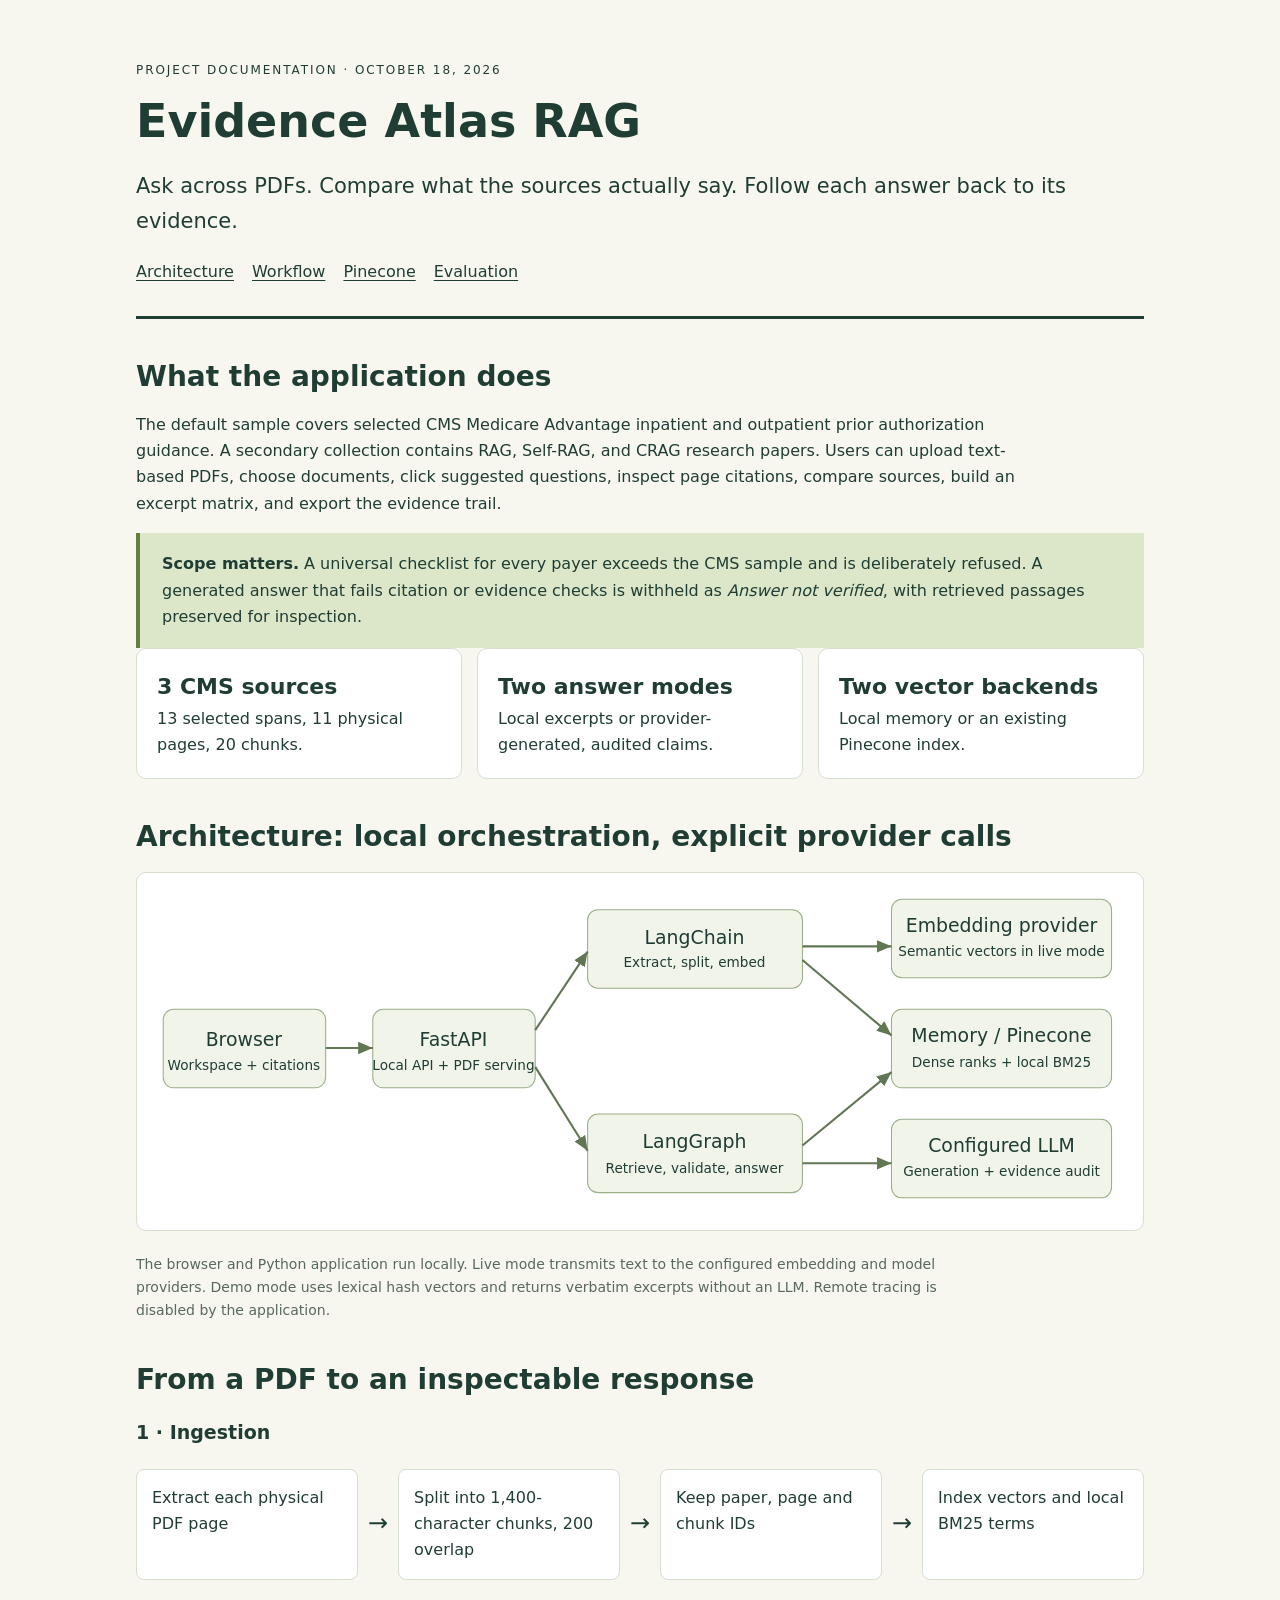
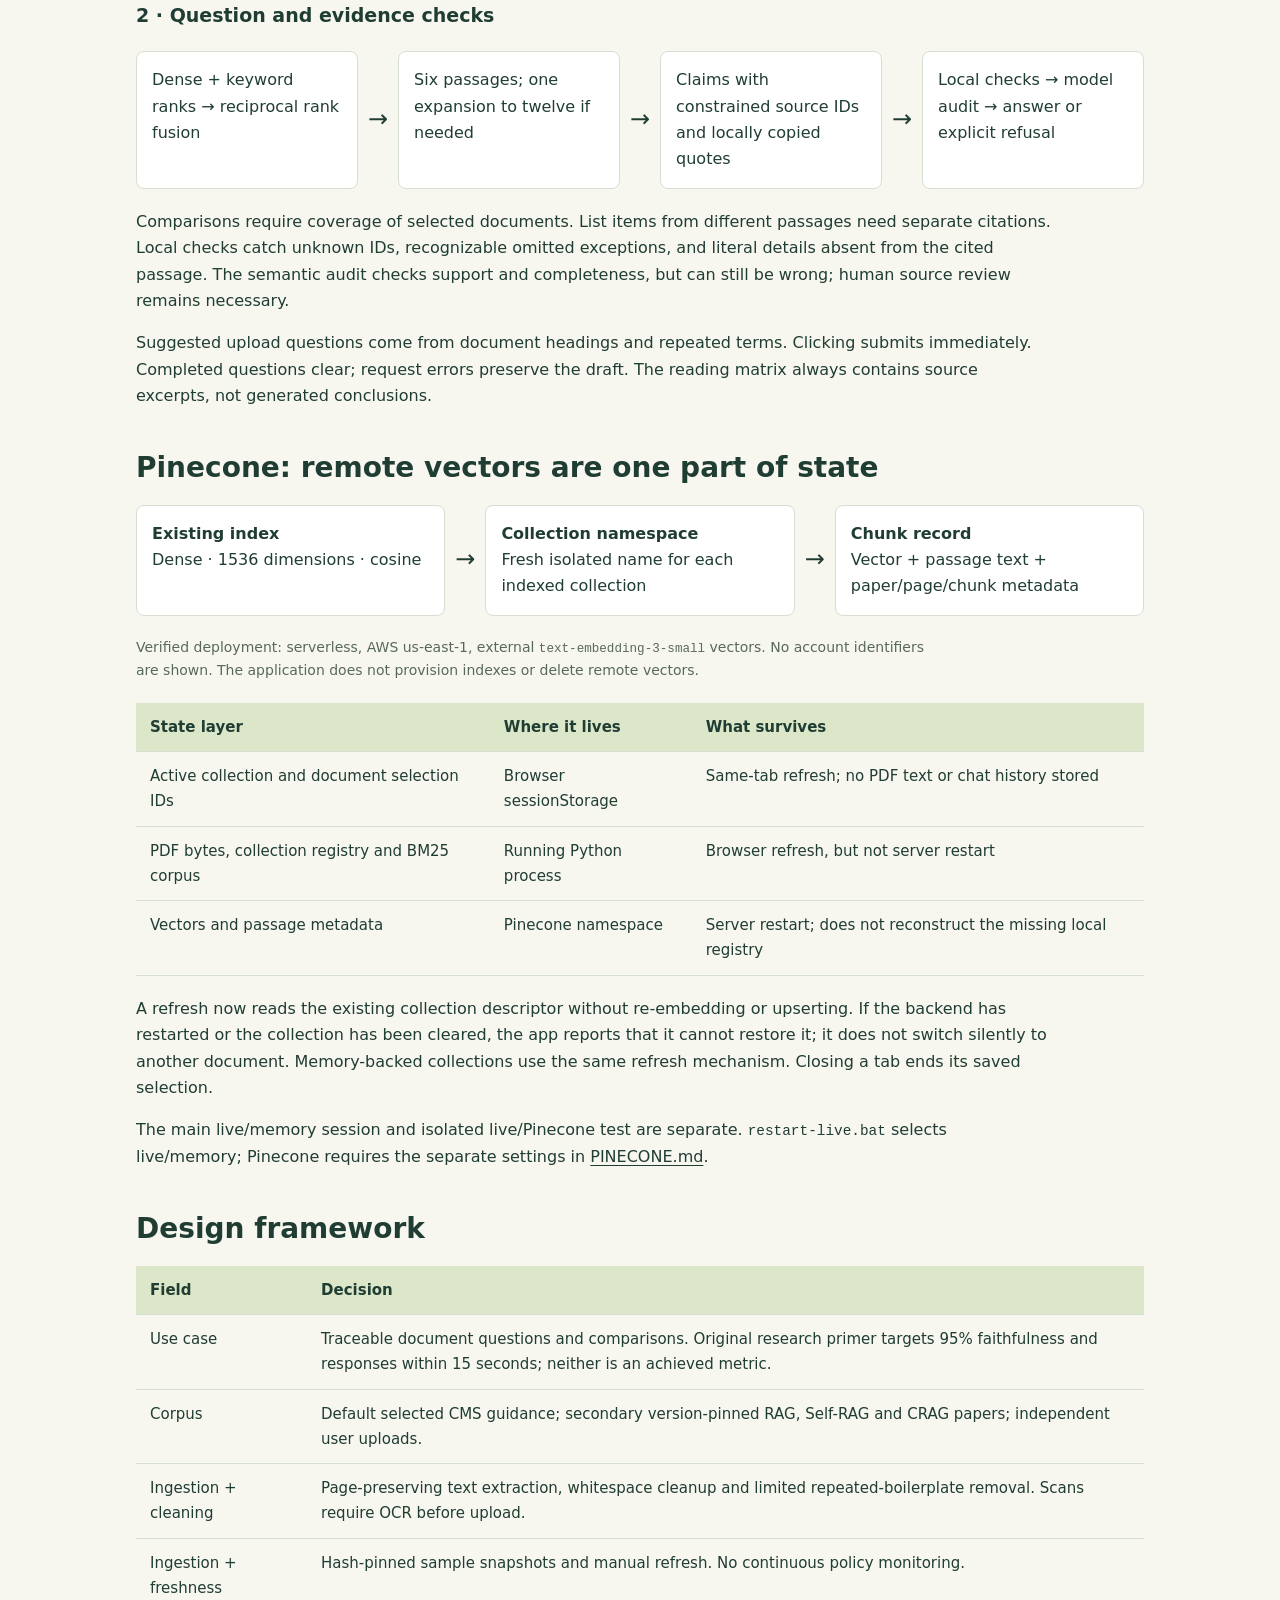
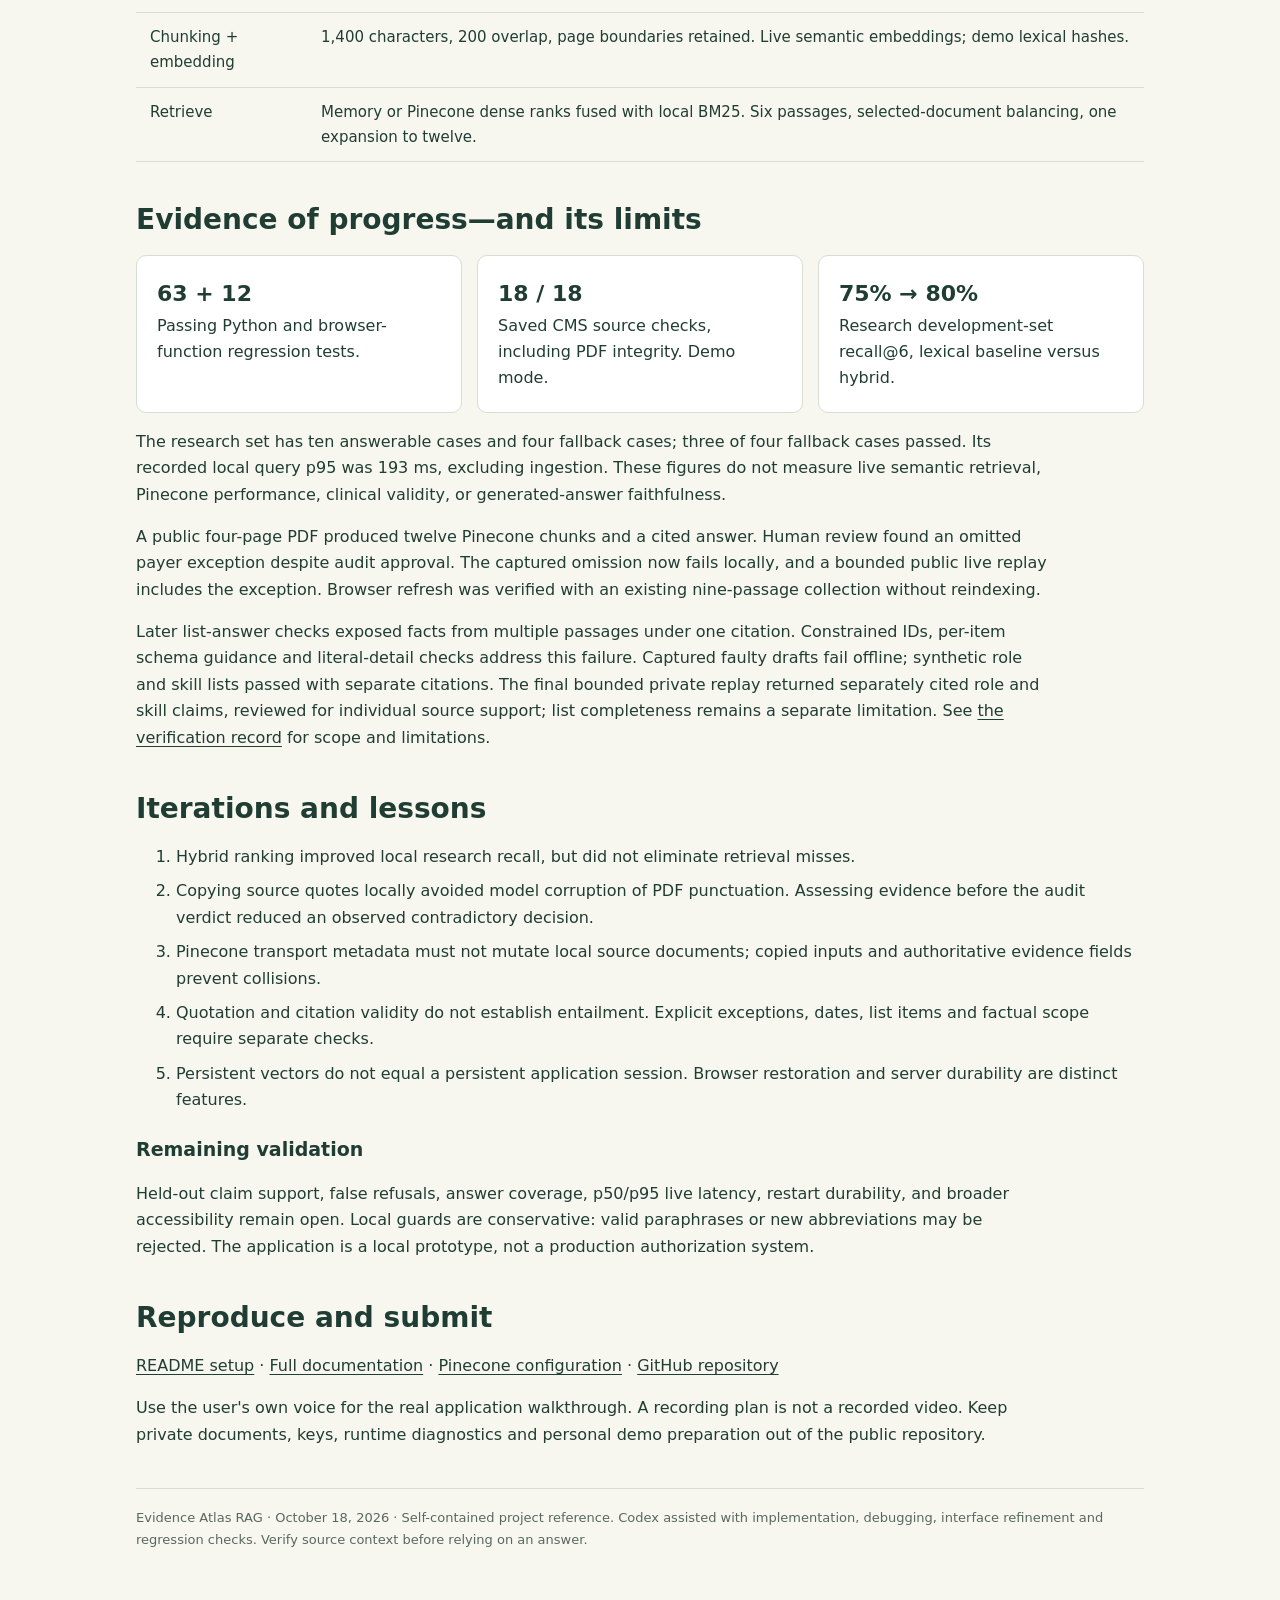
==== commit 4127a202: "Preserve evidence scope and citations and restore collections on refresh" ====
--- a/docs/project-brief.html
+++ b/docs/project-brief.html
@@ -1,32 +1,21 @@
 <!doctype html>
-<html lang="en"><head><meta charset="utf-8"><meta name="viewport" content="width=device-width,initial-scale=1"><title>Evidence Atlas RAG project brief</title><style>
-:root{--ink:#243d32;--paper:#f6f5ef;--line:#d8ddce;--accent:#e1ecb5}*{box-sizing:border-box}body{margin:0;background:var(--paper);color:var(--ink);font:16px/1.8 system-ui,-apple-system,Segoe UI,sans-serif}header{background:var(--ink);color:var(--paper);padding:65px max(6%,calc((100vw - 1100px)/2)) 55px}header small{font-size:11px;letter-spacing:2px;color:#d2dfac}h1{font:normal 58px/1.1 Georgia,serif;letter-spacing:-2px;margin:20px 0}header p{max-width:700px;color:#ced7c6}main{max-width:1100px;margin:auto;padding:45px 24px 80px}nav{display:flex;gap:24px;flex-wrap:wrap;border-bottom:1px solid var(--line);padding-bottom:24px;font-size:13px}a{color:inherit;text-underline-offset:4px}section{padding-top:45px}h2{font:normal 32px/1.3 Georgia,serif;letter-spacing:-.6px;margin:0 0 20px}h3{font-size:17px;margin:20px 0 8px}.primer{font:normal 27px/1.5 Georgia,serif;border-left:3px solid #8fa85a;padding-left:24px}.note{background:#e9eddf;padding:20px 24px;font-size:14px;border-radius:5px}.rules{display:grid;grid-template-columns:repeat(3,1fr);gap:30px}.rules p{font-size:14px;margin-top:5px}table{width:100%;border-collapse:collapse;font-size:14px}th,td{text-align:left;vertical-align:top;padding:20px;border:1px solid var(--line)}thead th{background:var(--ink);color:var(--paper);font-size:12px;letter-spacing:1px}tbody th{width:190px;background:#e9eddf;font-size:13px}tbody td{background:#fffefa}li{margin-bottom:12px}code{background:#e8ecdc;padding:2px 5px;font-size:13px}.status{font-size:11px;text-transform:uppercase;letter-spacing:1px;display:inline-block;background:var(--accent);color:var(--ink);border-radius:20px;padding:4px 12px}.footer{font-size:12px;border-top:1px solid var(--line);margin-top:50px;padding-top:22px;color:#66745f}@media(max-width:700px){header{padding:40px 24px}h1{font-size:43px}.rules{display:block}.primer{font-size:23px}main{padding:30px 18px}table{font-size:12px}th,td{padding:12px}tbody th{width:100px}h2{font-size:28px}}@media print{body{background:white;font-size:11pt}header{background:white;color:var(--ink);padding:20px 0}header p,header small{color:var(--ink)}h1{font-size:32pt}main{padding:0}nav{display:none}section{padding-top:20px}h2{font-size:21pt}table{font-size:10pt}tr,.note{break-inside:avoid}thead{display:table-header-group}a{color:inherit}h2,h3{break-after:avoid}}
-.mode-comparison caption{text-align:left;font-weight:600;padding:0 0 12px}.mode-comparison tbody th{width:18%}.mode-comparison td{width:41%;overflow-wrap:anywhere}.mode-flow li{margin:12px 0}.mode-pitch{margin:20px 0;padding:18px 24px;border-left:3px solid #8fa85a;font:normal 21px/1.6 Georgia,serif}@media(max-width:650px){.mode-comparison th,.mode-comparison td{padding:8px}.mode-pitch{font-size:18px;padding:14px}}
-</style></head><body><header><small>EVIDENCE ATLAS RAG / LANGCHAIN + LANGGRAPH</small><h1>Evidence Atlas RAG project brief</h1><p>A growing reference for what we are building, why each RAG decision matters, and how we will check the results.</p><span class="status">Initial design · October 18, 2026</span></header><main>
-<p><a href="https://github.com/krish339-ai/evidence-atlas-rag/blob/main/docs/PROJECT_DOCUMENTATION.md">Read the complete project documentation</a> for the architecture, datasets, prompting rationale, iterations, and observations.</p><nav aria-label="Contents"><a href="#healthcare">CMS default sample</a><a href="#modes">Local demo vs live AI</a><a href="#primer">Research primer</a><a href="#framework">Six-field framework</a><a href="#tips">Retrieval design</a><a href="#sources">Source corpus</a><a href="#evaluation">Evaluation</a><a href="#status">Build status</a></nav>
-<section id="healthcare"><h2>Default sample: CMS Medicare Advantage</h2><p>The default collection covers inpatient and outpatient medical-service prior authorization using three U.S. government PDFs: the CMS coverage FAQ (February 6, 2024), CMS-0057-F fact sheet (January 17, 2024), and selected CMS-4208-F final-rule amendments (April 15, 2025).</p><p>Selected text spans cover 11 original PDF pages and produce 20 chunks. The full PDFs remain available for inspection. Source hashes, exact section boundaries, publication dates, and applicability notes are recorded in the CMS manifest. The sample distinguishes coverage criteria, prior authorization, concurrent review, and notices; 2026 process/protection changes and the cited 2027 API requirement retain their dates.</p><p class="note">Educational administrative reading only: no patient records, individual approval decisions, universal payer checklist, or authorization submission. Medicare Advantage medical-service scope does not establish Original Medicare, Medicaid, commercial-plan, or drug requirements.</p><p>The main CTA, selector, default API request, and starter questions use CMS guidance. RAG/Self-RAG/CRAG remains selectable; switching collections clears prior answers and citations. The CMS matrix compares inpatient coverage, outpatient/concurrent review, documentation/notices, and timeframes.</p><p><strong>Checks:</strong> 38 automated tests pass; the separate CMS report records 18/18 actual-source checks. These do not measure clinical accuracy, legal completeness, or live answer quality. The research metrics below apply only to the original paper sample.</p><p><strong>Live status:</strong> Live results, the 95% faithfulness goal, and the 15-second live response target remain unverified. Local retrieval checks are not measurements of generated-answer quality. Pinecone remains optional and inactive. The current preview runs in demo/memory mode.</p><p><a href="https://github.com/krish339-ai/evidence-atlas-rag/blob/main/docs/HEALTHCARE_SAMPLE.md">Source provenance, dates, boundaries, and questions to try ↗</a></p></section>
-<section id="modes"><h2>Local demo versus live AI</h2><p>Evidence Atlas has two ways to use the same documents. Local demo mode searches for passages and displays them. Live AI mode adds semantic search and an LLM that writes an answer from the retrieved evidence. Search finds existing text; synthesis produces new wording that must be checked against that text.</p>
-<table class="mode-comparison"><caption>Two modes, one evidence workspace</caption><thead><tr><th scope="col">Step</th><th scope="col">Local demo · active</th><th scope="col">Live AI · requires configuration</th></tr></thead><tbody>
-<tr><th scope="row">Prepare the PDFs</th><td>Extract text locally, split it into chunks, and retain document IDs and original PDF page numbers.</td><td>The same local extraction, chunking, and page metadata.</td></tr>
-<tr><th scope="row">Find evidence</th><td>Deterministic hashed word vectors represent word overlap. BM25 ranks keyword matches; reciprocal rank fusion (RRF) combines the two rankings.</td><td>A configured provider creates semantic embeddings for passages and questions. BM25 and RRF still contribute to retrieval.</td></tr>
-<tr><th scope="row">What the reader sees</th><td>Verbatim source excerpts with page citations. No LLM writes or summarizes the answer.</td><td>LLM-written claims grounded in retrieved passages, with supporting quotes and citations, when the checks pass.</td></tr>
-<tr><th scope="row">Check the evidence</th><td>A lexical coverage check can expand retrieval once or return insufficient evidence. Shared words do not prove answerability.</td><td>The same retrieval gate, followed by citation-ID and quote checks, selected-document coverage for comparisons, and a second model evidence audit.</td></tr>
-<tr><th scope="row">Where work runs</th><td>LangChain and LangGraph run locally. No model-provider calls; downloading a sample is a separate network operation.</td><td>LangChain and LangGraph still run locally. Passage and query text goes to the embedding provider; questions and retrieved evidence go to the chat provider.</td></tr>
-<tr><th scope="row">Storage</th><td>An in-memory index in the local server. Collections must be reloaded after a restart.</td><td>In-memory storage also works for live mode. Pinecone is an optional, separately configured remote backend.</td></tr>
-</tbody></table><h3>From a PDF to a response</h3><ol class="mode-flow"><li><strong>Shared preparation:</strong> PDFs → local page extraction → chunks with document/page metadata → build the selected mode’s index.</li><li><strong>Local demo:</strong> Question → hashed-word search + BM25 → RRF → coverage check (at most one expansion) → source excerpts and citations, or insufficient evidence.</li><li><strong>Live AI:</strong> Question → provider semantic embedding + BM25 → RRF → coverage check → LLM draft → citation/quote/coverage checks → model evidence audit → cited answer or insufficient evidence. Provider failures return an error, not an invented answer.</li></ol><p>PDF uploads, document selection, original-source browsing, and page citations remain available in both modes. The reading matrix is a table of retrieved excerpts in both modes; it does not become an LLM-written comparison. The CMS sample’s program, service-setting, and date boundaries also apply in both modes.</p><h3>What citations and checks establish</h3><p class="note">A citation establishes where a passage came from. It does not automatically establish that the passage is relevant, that its contents are factually correct, or that it supports the whole answer. Exact quote checks verify text matches; the model audit attempts to check support but can also be wrong. These checks do not guarantee faithfulness. Readers should inspect the original source, its scope, and its dates.</p><h3>Switching modes</h3><p>Entering an API key alone does not turn the running demo into live AI. Live mode requires valid provider access, compatible embedding/chat models, and EVIDENCE_ATLAS_MODE=live in the effective startup configuration. Keep VECTOR_BACKEND=memory unless remote storage is intentionally required. Restart the server, then reload the sample or upload the PDFs again to rebuild the collection with semantic embeddings. A process-level demo setting can override a file setting; verify the visible mode badge. The current server stays in demo/memory mode.</p><p>Live results, the 95% faithfulness goal, and the 15-second live response target remain unverified. Local retrieval checks are not measurements of generated-answer quality. Pinecone remains optional and inactive.</p><h3>A short presentation explanation</h3><blockquote class="mode-pitch">“The local demo shows how the app finds evidence and lets us inspect the source. Live mode adds semantic retrieval and an AI-written answer based on that evidence. Both preserve page citations, but we still verify whether the source supports the answer.”</blockquote></section>
-<section id="primer"><h2>Original research-sample scope</h2><p class="primer">My RAG app helps AI learners answer research questions from the RAG, Self-RAG, and CRAG papers in a web app, targeting 95% faithfulness and responses within 15 seconds.</p><div class="rules"><div><h3>01 / Name the corpus</h3><p>Three specific English research papers, with source links and pinned versions. This is a defined collection we can inspect and evaluate.</p></div><div><h3>02 / Measure faithfulness</h3><p>The target is 95%: supported factual claims divided by evaluated factual claims. We track refusal correctness and answer coverage separately so abstaining cannot inflate the score.</p></div><div><h3>03 / Set a latency ceiling</h3><p>The proposed target is a query response within 15 seconds after indexing. Measure end-to-end latency, report misses, and exclude initial ingestion from this query target.</p></div></div><p class="note"><strong>Targets, not achievements.</strong> Neither 95% live-answer faithfulness nor the 15-second live response target has been established. Local retrieval speed is not evidence of live-model speed.</p></section>
-<section id="framework"><h2>Original research-sample framework</h2><p>Initial decisions, kept to one or two sentences per field.</p><table><thead><tr><th scope="col">Field</th><th scope="col">Evidence Atlas RAG decision</th></tr></thead><tbody>
-<tr><th scope="row">Use case</th><td>Help AI learners ask and compare questions about research methods, findings, and limitations through a web application, with paper-and-page citations and targets of 95% faithfulness and responses within 15 seconds after indexing. Missing or unsupported evidence leads to an explicit insufficient-evidence response; ambiguous comparison criteria call for clarification.</td></tr>
-<tr><th scope="row">Corpus</th><td>Start with three English-language research PDFs: Retrieval-Augmented Generation for Knowledge-Intensive NLP Tasks, Self-RAG, and Corrective Retrieval Augmented Generation. The authors’ papers, obtained from arXiv with recorded versions and source links, are the source of truth.</td></tr>
-<tr><th scope="row">Ingestion + cleaning</th><td>Load the starter PDFs or user-uploaded text-based PDFs, extract text page by page, and remove repeated headers, footers, and formatting noise. Preserve document identity and page references for citations; scanned PDFs require OCR before upload.</td></tr>
-<tr><th scope="row">Ingestion + freshness</th><td>Use a fixed snapshot of the three papers for reproducible evaluation, with manual refresh when we adopt a newer version or replace a document. Updated content becomes searchable after successful reindexing; automatic monitoring for new versions is outside the initial scope.</td></tr>
-<tr><th scope="row">Chunking + embedding</th><td>Split each page into chunks of up to 1,400 characters, with 200 characters of overlap, to retain local context and page references. Use text-embedding-3-small as the initial live embedding model, then evaluate whether this model and chunk configuration retrieve the expected evidence.</td></tr>
-<tr><th scope="row">Retrieve</th><td>Use LangChain’s in-memory vector store now, with Pinecone as an optional future backend, and combine live semantic similarity with BM25 keyword search through reciprocal rank fusion. Retrieve 6 passages, balance coverage across selected papers for comparisons, and allow one expansion to 12 passages when the initial coverage check is weak.</td></tr>
-</tbody></table></section>
-<section id="tips"><h2>Retrieval design decisions</h2><h3>Choose chunks and embeddings together</h3><p>The 1,400-character chunk size, 200-character overlap, and live embedding model are an initial configuration to test, not a proven optimal match. Character counts are not token counts; evaluate evidence recall, boundary loss, and latency rather than assuming embedding dimensions alone determine the right chunk size.</p><h3>Combine semantic and keyword retrieval</h3><p>The live design combines semantic vectors with BM25 to cover paraphrases and exact terms. Reciprocal rank fusion merges rankings; it is not a separate model-based reranker. A second-stage reranker has not been implemented or measured.</p><h3>Design the “I don’t know” path first</h3><p>LangGraph checks retrieval coverage and can expand once before declining. The initial check uses lexical overlap, which is only a routing heuristic; live generation also checks citation IDs, exact supporting quotes, selected-paper coverage, and a model-based evidence audit before displaying an answer.</p><p class="note">Local mode returns verbatim source excerpts and labels them as such. Shared keywords do not establish answerability: local mode may still retrieve excerpts for an unsupported request. Live refusal and faithfulness must be evaluated separately.</p></section>
-<section id="sources"><h2>A real, reproducible starting corpus</h2><ol><li><a href="https://arxiv.org/abs/2005.11401v4">Retrieval-Augmented Generation for Knowledge-Intensive NLP Tasks</a> — Lewis et al.; 2020 paper, arXiv version 4 (April 12, 2021).</li><li><a href="https://arxiv.org/abs/2310.11511v1">Self-RAG: Learning to Retrieve, Generate, and Critique through Self-Reflection</a> — Asai et al.; arXiv version 1 (October 17, 2023).</li><li><a href="https://arxiv.org/abs/2401.15884v3">Corrective Retrieval Augmented Generation</a> — Yan et al.; 2024 paper, arXiv version 3 (October 7, 2024).</li></ol><p>PDF page numbers are one-based physical pages, which may differ from printed page labels. The local downloader records SHA-256 hashes; keep the manifest and download instructions in the repository rather than assuming all PDFs can be redistributed.</p></section>
-<section id="evaluation"><h2>What counts as evidence of quality?</h2><ul><li><strong>Retrieval:</strong> compare a vector baseline against hybrid retrieval at the same top-k, using questions with expected paper, page, and passage anchors.</li><li><strong>Faithfulness:</strong> human-check every factual claim against its cited evidence; divide supported claims by all evaluated factual claims and flag uncertain claims separately.</li><li><strong>Relevance:</strong> score each answer 0 (off-topic), 1 (partially addresses the question), or 2 (directly addresses it); report mean score and answer coverage.</li><li><strong>Citations:</strong> check that IDs resolve, quoted text exists, and the quote supports the whole claim. Exact quote matching alone cannot establish entailment.</li><li><strong>Fallback:</strong> test direct, cross-paper, ambiguous, unanswerable, and adversarial questions; report false refusals as well as unsupported answers.</li><li><strong>Latency:</strong> report end-to-end p50 and p95 after indexing, the percentage above 15 seconds, and provider/model versions. Per-request timeouts are not an enforced 15-second total deadline.</li></ul><p>Current local evaluation files: <code>evaluation/questions.json</code>, <code>evaluation/results.json</code>, and <code>evaluation/REPORT.md</code>. The local set measures retrieval and routing, not live-answer faithfulness.</p></section>
-<section id="coverage"><h2>Implementation coverage</h2><table><thead><tr><th>Building block</th><th>Observed status</th></tr></thead><tbody><tr><th>Document loaders</th><td>Implemented: a LangChain BaseLoader using pypdf extracts page documents and citation metadata; malformed and scanned PDFs are tested.</td></tr><tr><th>Text splitters</th><td>Implemented: RecursiveCharacterTextSplitter preserves page boundaries and chunk offsets. The 1,400/200 character configuration is an initial experiment.</td></tr><tr><th>Embeddings</th><td>Local lexical hash embeddings work. Live semantic embeddings through LangChain OpenAIEmbeddings are implemented but not verified against a real provider.</td></tr><tr><th>Vector store and retrieval</th><td>Implemented: InMemoryVectorStore plus an optional PineconeVectorStore adapter, BM25, reciprocal rank fusion, paper coverage, and one bounded expansion. Pinecone uses validated existing indexes and isolated namespaces; adapter tests use mocks, and no separate model reranker is present.</td></tr><tr><th>LangGraph</th><td>Implemented and tested: state, retrieval and checking nodes, conditional routes, expansion, grounded-output checks, and insufficient-evidence handling.</td></tr><tr><th>LCEL chains</th><td>No explicit LCEL pipe composition. The graph directly invokes LangChain components and structured-output models.</td></tr><tr><th>LangSmith</th><td>No configured remote LangSmith tracing or evaluations. The visible step trace and coded evaluation are local features, not LangSmith integration; no new external trace destination has been enabled.</td></tr><tr><th>Advanced examples</th><td>Parent-document, self-query, multi-query, multi-hop agentic retrieval, persistent deployment, and production operations are not implemented.</td></tr></tbody></table></section>
-<section id="measurements"><h2>Research-sample measurements</h2><p>The current deterministic test run passed <strong>38 tests</strong>, including CMS checks. The research-only measurements follow. The real-paper evaluation uses 14 authored questions, with ten answerable questions carrying verified page and passage anchors plus four ambiguous, unanswerable, or adversarial cases.</p><table><thead><tr><th>Measure</th><th>Observed result</th></tr></thead><tbody><tr><th>Corpus</th><td>65 physical PDF pages; 222 chunks.</td></tr><tr><th>Mean evidence recall at 6</th><td>75% lexical vector baseline; 80% hybrid plus paper coverage. This is a five-percentage-point improvement on a small development set, not a held-out semantic retrieval benchmark.</td></tr><tr><th>Fallback routing</th><td>3 of 4 cases. The adversarial request returned labeled source excerpts; no generated answer was fabricated, but the local routing behavior remains a limitation.</td></tr><tr><th>Local graph query p95</th><td>193 milliseconds in the recorded run, excluding ingestion. This does not measure browser-to-browser or live-provider latency.</td></tr><tr><th>Live faithfulness and latency</th><td>Not measured. Credentials are entered locally by the user; their presence is not a verified live connection, and the 95% / 15-second targets remain unverified.</td></tr><tr><th>Visual verification</th><td>The landing page was visually inspected at desktop and 390-pixel mobile width. Additional interactive checks and their limits are recorded in docs/VERIFICATION.md.</td></tr></tbody></table><p>To enable the next validation step, copy <code>.env.example</code> to <code>.env</code>, set <code>EVIDENCE_ATLAS_MODE=live</code>, and enter the provider key locally as <code>MODEL_API_KEY</code>. Keep secrets out of chat, screenshots, and Git; restart the server before the live evaluation.</p></section><section id="configuration"><h2>Configure live mode and optional storage</h2><p>For live generation, keep <code>VECTOR_BACKEND=memory</code> and configure the model provider. Pinecone is optional and its live connection remains unverified.</p><p>For optional Pinecone setup: Open the ignored <code>.env</code> in your local editor. Set <code>EVIDENCE_ATLAS_MODE=live</code>, <code>VECTOR_BACKEND=pinecone</code>, <code>MODEL_API_KEY</code>, <code>PINECONE_API_KEY</code>, and the existing <code>PINECONE_INDEX_NAME</code>; confirm provider model names and URLs. Never paste keys into chat or put them in browser storage or the public repository.</p><p>The existing index must accept externally generated dense vectors with cosine distance. <code>EMBEDDING_DIMENSIONS</code> must match both the model and index (1536 for the initial default); the app probes the output size before uploading documents. It does not create or reconfigure paid resources.</p><p><code>PINECONE_NAMESPACE_PREFIX=evidence-atlas</code> receives a fresh random suffix for every collection. Pinecone persists vectors and passage text; clearing the local collection deliberately leaves those remote records intact. No unrelated namespace is used. See <code>docs/PINECONE.md</code> for the full setup, persistence, cleanup, and live-verification checklist.</p><h3>GitHub publication preparation</h3><p>A new public application repository is authorized. <code>PUBLIC_FILES.txt</code> is the explicit publication allowlist: source, tests, placeholder configuration, documentation, source manifests, and evaluation artifacts. Credentials, private documents, downloaded/uploaded PDFs, local screenshots, session state, logs, and virtual environments are excluded. Repository creation and push status are recorded in <code>docs/PUBLICATION.md</code>; source publication does not constitute a hosted deployment.</p></section><section id="status"><h2>Current implementation and boundaries</h2><p>The initial build includes a local landing page, PDF collection controls, a question workspace, a source-excerpt reading matrix, page-level evidence inspection, exportable research trails, and a LangGraph retrieval flow. These are initial design choices, with verification results recorded separately in the evaluation report and README.</p><p>Live semantic retrieval and generated answers require model configuration. The offline demo uses deterministic lexical test embeddings and exact source excerpts; it does not impersonate a language model or claim semantic understanding.</p><p>PDFs and the local collection state stay in server memory and must be reloaded after restart; optional Pinecone vectors and passage text persist remotely, but do not restore the collection by themselves. There is no OCR, automatic version monitoring, persistent user accounts, hosted deployment in this first version.</p><h3>Existing accounts and future storage</h3><p>The default backend is VECTOR_BACKEND=memory; Pinecone is an optional future integration. A configurable adapter is implemented with mock tests; it validates an existing dense cosine index and embedding dimension, then uses a unique evidence-atlas namespace per collection. No Pinecone index was created or reconfigured, no unrelated namespace was touched, and live access has not been verified. Remote LangSmith tracing is not configured.</p><h3>Next validation steps</h3><p>Configure a live model with the in-memory backend, review generated claims against the papers, and measure faithfulness and response latency. Add held-out questions before drawing conclusions about general quality.</p></section>
-<p class="footer">Evidence Atlas RAG project reference · Updated October 18, 2026 · This file opens directly in a browser and prints without a backend. Add later decisions and actual measurements as they become available.</p>
-</main></body></html>
+<html lang="en"><head><meta charset="utf-8"><meta name="viewport" content="width=device-width,initial-scale=1"><title>Evidence Atlas RAG — Project brief</title>
+<style>
+:root{--ink:#203d34;--muted:#58685f;--paper:#f7f7f0;--line:#d7ded2;--accent:#dce7c9}*{box-sizing:border-box}body{margin:0;background:var(--paper);color:var(--ink);font:16px/1.65 system-ui,Segoe UI,sans-serif}main{max-width:1080px;margin:auto;padding:56px 36px}header{border-bottom:3px solid var(--ink);padding-bottom:30px;margin-bottom:32px}.eyebrow{font-size:12px;letter-spacing:.16em;text-transform:uppercase}h1{font-size:46px;line-height:1.12;margin:14px 0}h2{font-size:28px;line-height:1.25;margin:40px 0 18px}h3{font-size:19px;margin:20px 0 8px}p{max-width:90ch}a{color:inherit;text-underline-offset:3px}.lead{font-size:21px;max-width:70ch}.note{background:var(--accent);padding:18px 22px;border-left:4px solid #647e3e}.grid{display:grid;grid-template-columns:repeat(3,1fr);gap:15px}.card{background:white;border:1px solid var(--line);border-radius:10px;padding:20px}.card strong{display:block;font-size:22px}.flow{display:flex;gap:10px;align-items:stretch;flex-wrap:wrap;margin:20px 0}.step{flex:1;min-width:130px;border:1px solid var(--line);background:white;padding:15px;border-radius:8px}.arrow{align-self:center;font-size:24px}.caption{font-size:14px;color:var(--muted)}table{border-collapse:collapse;width:100%;margin:20px 0;font-size:15px}th,td{border-bottom:1px solid var(--line);padding:12px 14px;text-align:left;vertical-align:top}th{background:var(--accent)}code{font-size:.9em}svg{width:100%;height:auto;background:white;border:1px solid var(--line);border-radius:10px}footer{border-top:1px solid var(--line);margin-top:40px;padding-top:18px;color:var(--muted);font-size:13px}section{scroll-margin-top:20px}nav a{margin-right:18px}li{margin:8px 0}@media(max-width:650px){main{padding:28px 20px}h1{font-size:34px}.grid{grid-template-columns:1fr}table{font-size:13px}th,td{padding:8px}.arrow{display:none}}@media print{body{background:white;font-size:11pt}main{padding:0}h1{font-size:30pt}h2{page-break-after:avoid}.card,svg,table,.flow,.note{break-inside:avoid}nav{display:none}}
+</style></head><body><main>
+<header><span class="eyebrow">Project documentation · October 18, 2026</span><h1>Evidence Atlas RAG</h1><p class="lead">Ask across PDFs. Compare what the sources actually say. Follow each answer back to its evidence.</p><nav><a href="#architecture">Architecture</a><a href="#workflow">Workflow</a><a href="#pinecone">Pinecone</a><a href="#evaluation">Evaluation</a></nav></header>
+<section><h2>What the application does</h2><p>The default sample covers selected CMS Medicare Advantage inpatient and outpatient prior authorization guidance. A secondary collection contains RAG, Self-RAG, and CRAG research papers. Users can upload text-based PDFs, choose documents, click suggested questions, inspect page citations, compare sources, build an excerpt matrix, and export the evidence trail.</p><div class="note"><strong>Scope matters.</strong> A universal checklist for every payer exceeds the CMS sample and is deliberately refused. A generated answer that fails citation or evidence checks is withheld as <em>Answer not verified</em>, with retrieved passages preserved for inspection.</div>
+<div class="grid"><div class="card"><strong>3 CMS sources</strong>13 selected spans, 11 physical pages, 20 chunks.</div><div class="card"><strong>Two answer modes</strong>Local excerpts or provider-generated, audited claims.</div><div class="card"><strong>Two vector backends</strong>Local memory or an existing Pinecone index.</div></div></section>
+<section id="architecture"><h2>Architecture: local orchestration, explicit provider calls</h2>
+<svg viewBox="0 0 960 340" role="img" aria-labelledby="arch-title arch-desc"><title id="arch-title">Application architecture</title><desc id="arch-desc">Browser connects to FastAPI. LangChain prepares pages and embeddings. LangGraph coordinates retrieval through memory or Pinecone and a local BM25 corpus. The configured model generates and audits claims.</desc><defs><marker id="arrow" markerWidth="8" markerHeight="8" refX="7" refY="3" orient="auto"><path d="M0,0 L0,6 L7,3 z" fill="#617653"/></marker></defs><g fill="#f1f5e9" stroke="#9bad89"><rect x="25" y="130" width="155" height="75" rx="10"/><rect x="225" y="130" width="155" height="75" rx="10"/><rect x="430" y="35" width="205" height="75" rx="10"/><rect x="430" y="230" width="205" height="75" rx="10"/><rect x="720" y="25" width="210" height="75" rx="10"/><rect x="720" y="130" width="210" height="75" rx="10"/><rect x="720" y="235" width="210" height="75" rx="10"/></g><g stroke="#617653" stroke-width="2" fill="none" marker-end="url(#arrow)"><path d="M180 167 H225"/><path d="M380 150 L430 75"/><path d="M380 185 L430 265"/><path d="M635 70 H720"/><path d="M635 83 L720 155"/><path d="M635 260 L720 190"/><path d="M635 277 H720"/></g><g fill="#203d34" font-family="system-ui,sans-serif" font-size="18" text-anchor="middle"><text x="102" y="165">Browser</text><text x="102" y="188" font-size="13">Workspace + citations</text><text x="302" y="165">FastAPI</text><text x="302" y="188" font-size="13">Local API + PDF serving</text><text x="532" y="68">LangChain</text><text x="532" y="90" font-size="13">Extract, split, embed</text><text x="532" y="262">LangGraph</text><text x="532" y="286" font-size="13">Retrieve, validate, answer</text><text x="825" y="56">Embedding provider</text><text x="825" y="79" font-size="13">Semantic vectors in live mode</text><text x="825" y="161">Memory / Pinecone</text><text x="825" y="185" font-size="13">Dense ranks + local BM25</text><text x="825" y="266">Configured LLM</text><text x="825" y="289" font-size="13">Generation + evidence audit</text></g></svg>
+<p class="caption">The browser and Python application run locally. Live mode transmits text to the configured embedding and model providers. Demo mode uses lexical hash vectors and returns verbatim excerpts without an LLM. Remote tracing is disabled by the application.</p></section>
+<section id="workflow"><h2>From a PDF to an inspectable response</h2><h3>1 · Ingestion</h3><div class="flow"><div class="step">Extract each physical PDF page</div><span class="arrow">→</span><div class="step">Split into 1,400-character chunks, 200 overlap</div><span class="arrow">→</span><div class="step">Keep paper, page and chunk IDs</div><span class="arrow">→</span><div class="step">Index vectors and local BM25 terms</div></div><h3>2 · Question and evidence checks</h3><div class="flow"><div class="step">Dense + keyword ranks → reciprocal rank fusion</div><span class="arrow">→</span><div class="step">Six passages; one expansion to twelve if needed</div><span class="arrow">→</span><div class="step">Claims with constrained source IDs and locally copied quotes</div><span class="arrow">→</span><div class="step">Local checks → model audit → answer or explicit refusal</div></div><p>Comparisons require coverage of selected documents. List items from different passages need separate citations. Local checks catch unknown IDs, recognizable omitted exceptions, and literal details absent from the cited passage. The semantic audit checks support and completeness, but can still be wrong; human source review remains necessary.</p><p>Suggested upload questions come from document headings and repeated terms. Clicking submits immediately. Completed questions clear; request errors preserve the draft. The reading matrix always contains source excerpts, not generated conclusions.</p></section>
+<section id="pinecone"><h2>Pinecone: remote vectors are one part of state</h2><div class="flow"><div class="step"><strong>Existing index</strong><br>Dense · 1536 dimensions · cosine</div><span class="arrow">→</span><div class="step"><strong>Collection namespace</strong><br>Fresh isolated name for each indexed collection</div><span class="arrow">→</span><div class="step"><strong>Chunk record</strong><br>Vector + passage text + paper/page/chunk metadata</div></div><p class="caption">Verified deployment: serverless, AWS us-east-1, external <code>text-embedding-3-small</code> vectors. No account identifiers are shown. The application does not provision indexes or delete remote vectors.</p>
+<table><thead><tr><th>State layer</th><th>Where it lives</th><th>What survives</th></tr></thead><tbody><tr><td>Active collection and document selection IDs</td><td>Browser sessionStorage</td><td>Same-tab refresh; no PDF text or chat history stored</td></tr><tr><td>PDF bytes, collection registry and BM25 corpus</td><td>Running Python process</td><td>Browser refresh, but not server restart</td></tr><tr><td>Vectors and passage metadata</td><td>Pinecone namespace</td><td>Server restart; does not reconstruct the missing local registry</td></tr></tbody></table>
+<p>A refresh now reads the existing collection descriptor without re-embedding or upserting. If the backend has restarted or the collection has been cleared, the app reports that it cannot restore it; it does not switch silently to another document. Memory-backed collections use the same refresh mechanism. Closing a tab ends its saved selection.</p><p>The main live/memory session and isolated live/Pinecone test are separate. <code>restart-live.bat</code> selects live/memory; Pinecone requires the separate settings in <a href="https://github.com/krish339-ai/evidence-atlas-rag/blob/main/docs/PINECONE.md">PINECONE.md</a>.</p></section>
+<section><h2>Design framework</h2><table><thead><tr><th>Field</th><th>Decision</th></tr></thead><tbody><tr><td>Use case</td><td>Traceable document questions and comparisons. Original research primer targets 95% faithfulness and responses within 15 seconds; neither is an achieved metric.</td></tr><tr><td>Corpus</td><td>Default selected CMS guidance; secondary version-pinned RAG, Self-RAG and CRAG papers; independent user uploads.</td></tr><tr><td>Ingestion + cleaning</td><td>Page-preserving text extraction, whitespace cleanup and limited repeated-boilerplate removal. Scans require OCR before upload.</td></tr><tr><td>Ingestion + freshness</td><td>Hash-pinned sample snapshots and manual refresh. No continuous policy monitoring.</td></tr><tr><td>Chunking + embedding</td><td>1,400 characters, 200 overlap, page boundaries retained. Live semantic embeddings; demo lexical hashes.</td></tr><tr><td>Retrieve</td><td>Memory or Pinecone dense ranks fused with local BM25. Six passages, selected-document balancing, one expansion to twelve.</td></tr></tbody></table></section>
+<section id="evaluation"><h2>Evidence of progress—and its limits</h2><div class="grid"><div class="card"><strong>63 + 12</strong>Passing Python and browser-function regression tests.</div><div class="card"><strong>18 / 18</strong>Saved CMS source checks, including PDF integrity. Demo mode.</div><div class="card"><strong>75% → 80%</strong>Research development-set recall@6, lexical baseline versus hybrid.</div></div><p>The research set has ten answerable cases and four fallback cases; three of four fallback cases passed. Its recorded local query p95 was 193 ms, excluding ingestion. These figures do not measure live semantic retrieval, Pinecone performance, clinical validity, or generated-answer faithfulness.</p><p>A public four-page PDF produced twelve Pinecone chunks and a cited answer. Human review found an omitted payer exception despite audit approval. The captured omission now fails locally, and a bounded public live replay includes the exception. Browser refresh was verified with an existing nine-passage collection without reindexing.</p><p>Later list-answer checks exposed facts from multiple passages under one citation. Constrained IDs, per-item schema guidance and literal-detail checks address this failure. Captured faulty drafts fail offline; synthetic role and skill lists passed with separate citations. The final bounded private replay returned separately cited role and skill claims, reviewed for individual source support; list completeness remains a separate limitation. See <a href="https://github.com/krish339-ai/evidence-atlas-rag/blob/main/docs/VERIFICATION.md">the verification record</a> for scope and limitations.</p></section>
+<section><h2>Iterations and lessons</h2><ol><li>Hybrid ranking improved local research recall, but did not eliminate retrieval misses.</li><li>Copying source quotes locally avoided model corruption of PDF punctuation. Assessing evidence before the audit verdict reduced an observed contradictory decision.</li><li>Pinecone transport metadata must not mutate local source documents; copied inputs and authoritative evidence fields prevent collisions.</li><li>Quotation and citation validity do not establish entailment. Explicit exceptions, dates, list items and factual scope require separate checks.</li><li>Persistent vectors do not equal a persistent application session. Browser restoration and server durability are distinct features.</li></ol><h3>Remaining validation</h3><p>Held-out claim support, false refusals, answer coverage, p50/p95 live latency, restart durability, and broader accessibility remain open. Local guards are conservative: valid paraphrases or new abbreviations may be rejected. The application is a local prototype, not a production authorization system.</p></section>
+<section><h2>Reproduce and submit</h2><p><a href="https://github.com/krish339-ai/evidence-atlas-rag/blob/main/README.md">README setup</a> · <a href="https://github.com/krish339-ai/evidence-atlas-rag/blob/main/docs/PROJECT_DOCUMENTATION.md">Full documentation</a> · <a href="https://github.com/krish339-ai/evidence-atlas-rag/blob/main/docs/PINECONE.md">Pinecone configuration</a> · <a href="https://github.com/krish339-ai/evidence-atlas-rag">GitHub repository</a></p><p>Use the user's own voice for the real application walkthrough. A recording plan is not a recorded video. Keep private documents, keys, runtime diagnostics and personal demo preparation out of the public repository.</p></section>
+<footer>Evidence Atlas RAG · October 18, 2026 · Self-contained project reference. Codex assisted with implementation, debugging, interface refinement and regression checks. Verify source context before relying on an answer.</footer>
+</main></body></html>
